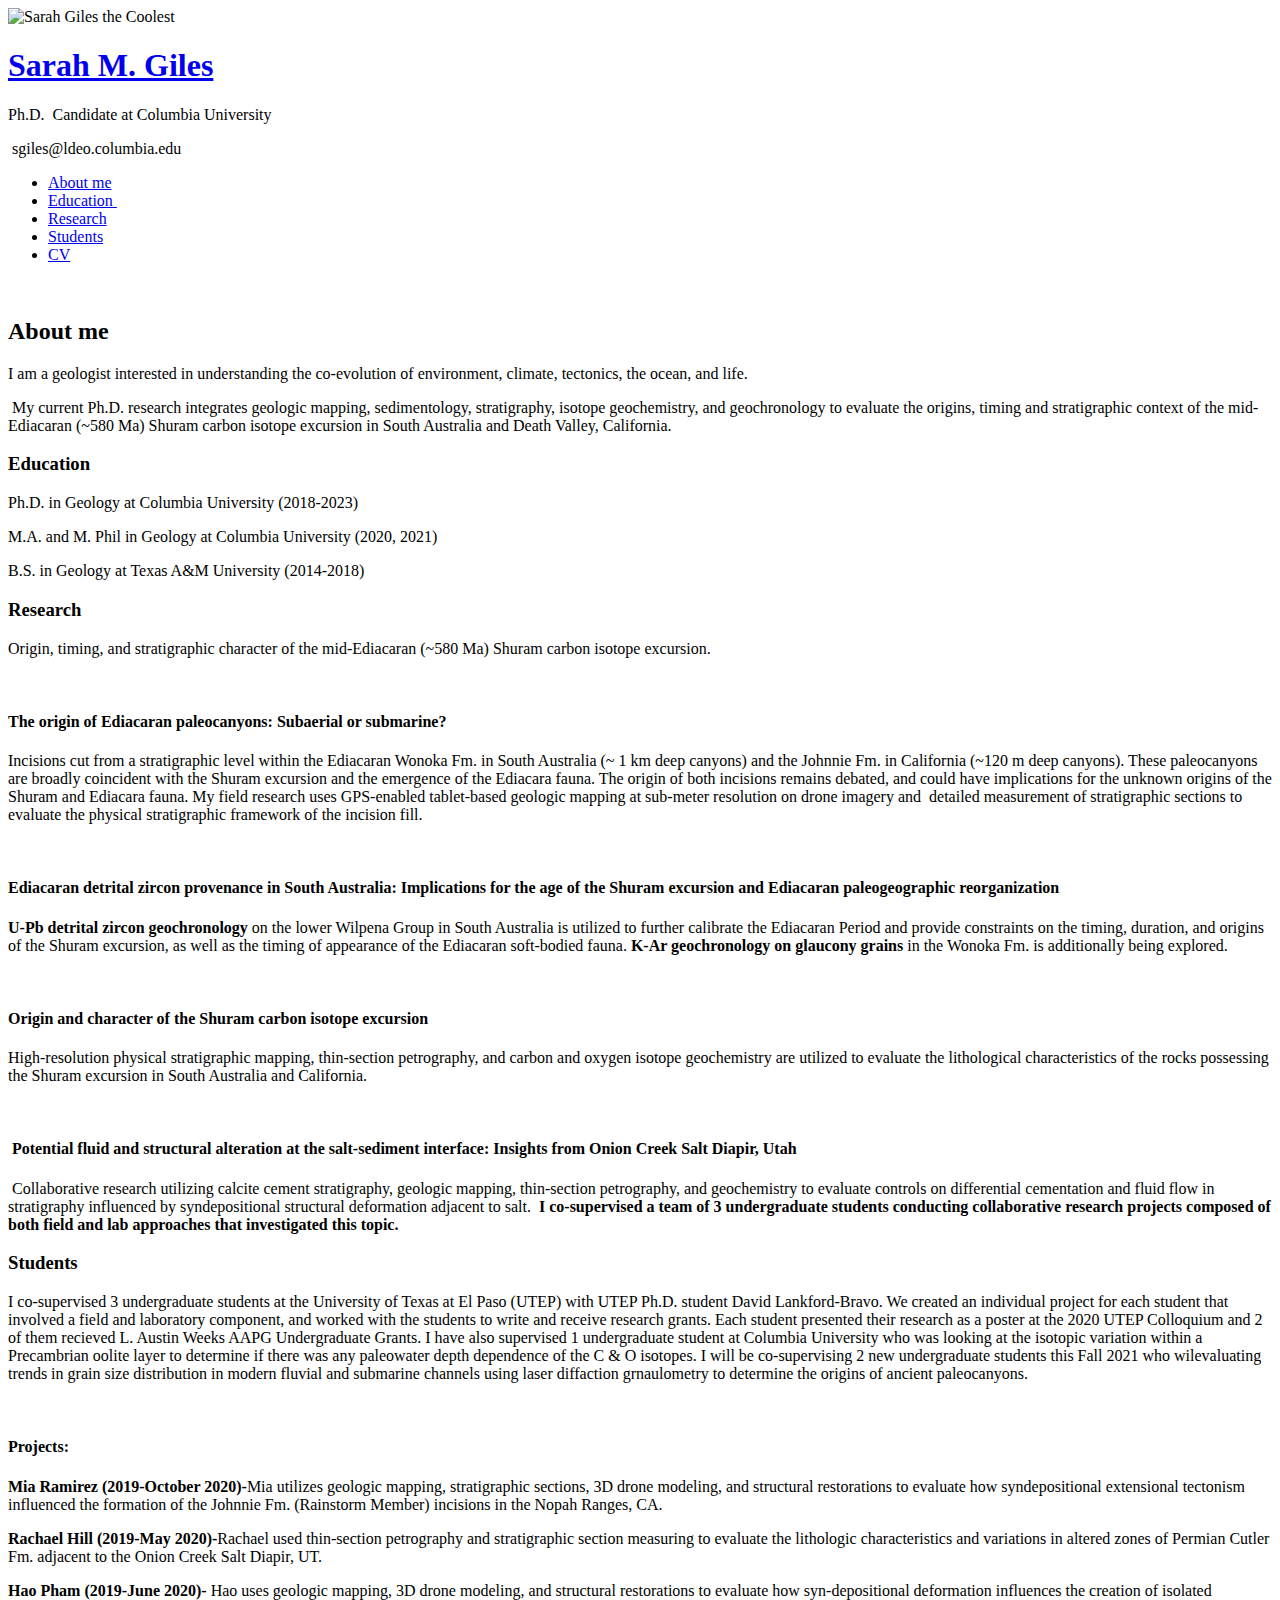
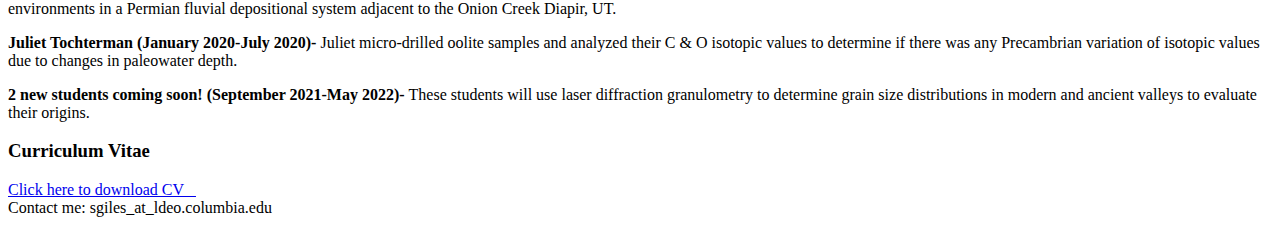
==== index.html @ fc3507e9 "Create index.html" ====
<!DOCTYPE HTML>
<!--
	Read Only by HTML5 UP
	html5up.net | @ajlkn
	Free for personal and commercial use under the CCA 3.0 license (html5up.net/license)
-->
<html>
	<head>
		<title>Read Only by HTML5 UP</title>
		<meta charset="utf-8" />
		<meta name="viewport" content="width=device-width, initial-scale=1, user-scalable=no" />
		<link rel="stylesheet" href="assets/css/main.css" />
	</head>
	<body class="is-preload">

		<!-- Header -->
			<section id="header">
				<header>
					<span class="image avatar"><img src="SG_Website_Photo_square2.jpg" alt="Sarah Giles the Coolest" width="600" height="130" /></span>
					<h1 id="logo"><a href="#">Sarah M. Giles</a></h1>
				  <p>Ph.D.&nbsp; Candidate at Columbia University</p>
					<p>&nbsp;sgiles@ldeo.columbia.edu</p>
                </header>
				<nav id="nav">
					<ul>
						<li><a href="#one" class="active">About me</a></li>
						<li><a href="#two">Education&nbsp;</a></li>
						<li><a href="#three">Research</a></li>
						<li><a href="#four">Students</a></li>
						<li><a href="#five">CV</a></li>
					</ul>
				</nav>
				
					</ul>
				</footer>
			</section>

		<!-- Wrapper -->
			<div id="wrapper">

				<!-- Main -->
					<div id="main">

						<!-- One -->
							<section id="one">
								<div class="image main" data-position="center">
									<img src="Aus_Drone_1.jpg" alt="" />
								</div>
								<div class="container">
									<header class="major">
									  <h2>About me</h2>
										<p>I am a geologist interested in understanding the co-evolution of environment, climate, tectonics, the ocean, and life.</p>
                                  </header>
									<p>&nbsp;My current Ph.D. research integrates geologic mapping, sedimentology, stratigraphy, isotope geochemistry, and geochronology to evaluate the origins, timing and stratigraphic context of the mid-Ediacaran (~580 Ma) Shuram carbon isotope excursion in South Australia and Death Valley, California.</p>
								</div>
							</section>

						<!-- Two -->
							<section id="two">
								<div class="container">
									<h3>Education</h3>
									<p>Ph.D. in Geology at Columbia University (2018-2023)</p>
									<p>M.A. and M. Phil in Geology at Columbia University (2020, 2021)</p>
								  <p>B.S. in Geology at Texas A&M University (2014-2018) </p>
									
									</ul>
								</div>
							</section>

						<!-- Three -->
							<section id="three">
								<div class="container">
									<h3>Research</h3>
									<p> Origin, timing, and stratigraphic character of the mid-Ediacaran (~580 Ma) Shuram carbon isotope excursion.</p>
									<div class="features">
										<article>
											<a href="#" class="image"><img src="SG_photo_inthefield.JPG" alt="" /></a>
										  <div class="inner">
											<h4>The origin of Ediacaran paleocanyons: Subaerial or submarine?</h4>
											  <p>Incisions cut from a stratigraphic level within the Ediacaran Wonoka Fm. in South Australia (~ 1 km deep canyons) and the Johnnie Fm. in California (~120 m deep canyons). These paleocanyons are broadly coincident with the Shuram excursion and the emergence of the Ediacara fauna. The origin of both incisions remains debated, and could have implications for the unknown origins of the Shuram and Ediacara fauna. My field research uses GPS-enabled tablet-based geologic mapping at sub-meter resolution on drone imagery and&nbsp; detailed measurement of stratigraphic sections to evaluate the physical stratigraphic framework of the incision fill. </p>
											</div>
										</article>
										<article>
											<a href="#" class="image"><img src="rocks.jpg" alt="" /></a>
										  <div class="inner">
											<h4>Ediacaran detrital zircon provenance in South Australia: Implications for the age of the Shuram excursion and Ediacaran paleogeographic reorganization &nbsp;</h4>
											  <p><strong>U-Pb detrital zircon geochronology</strong> on the lower Wilpena Group in South Australia is utilized to further calibrate the Ediacaran Period and provide constraints on the timing, duration, and origins of the Shuram excursion, as well as the timing of appearance of the Ediacaran soft-bodied fauna. <strong>K-Ar geochronology on glaucony grains</strong> in the Wonoka Fm. is additionally being explored.  &nbsp; &nbsp;</p>
										  </div>
										</article>
										<article>
											<a href="#" class="image"><img src="thin section.jpg" alt="" /></a>
											<div class="inner">
												<h4>Origin and character of the Shuram carbon isotope excursion</h4>
												<p>High-resolution physical stratigraphic mapping, thin-section petrography, and carbon and oxygen isotope geochemistry are utilized to evaluate the lithological characteristics of the rocks possessing the Shuram excursion in South Australia and California.</p>
										    </div>
										</article>
										<article>
											<a href="#" class="image"><img src="Picture1.jpg" alt="" /></a>
										  <div class="inner">
											<h4>&nbsp;Potential fluid and structural alteration at the salt-sediment interface: Insights from Onion Creek Salt Diapir, Utah</h4>
											  <p>&nbsp;Collaborative research utilizing calcite cement stratigraphy, geologic mapping, thin-section petrography, and geochemistry to evaluate controls on differential cementation and fluid flow in stratigraphy influenced by syndepositional structural deformation adjacent to salt.&nbsp; <strong>I co-supervised a team of 3 undergraduate students conducting collaborative research projects composed of both field and lab approaches that investigated this topic. </strong></p>
										  </div>
										</article>
										<article>
											</div>
										</article>
							  </div>
								</div>
							</section>

						<!-- Four -->
							<section id="four">
								<div class="container">
	<h3>Students&nbsp;</h3>
									<p>I co-supervised 3 undergraduate students at the University of Texas at El Paso (UTEP) with UTEP Ph.D. student David Lankford-Bravo. We created an individual project for each student that involved a field and laboratory component, and worked with the students to write and receive research grants. Each student presented their research as a poster at the 2020 UTEP Colloquium and 2 of them recieved L. Austin Weeks AAPG Undergraduate Grants. 
									I have also supervised 1 undergraduate student at Columbia University who was looking at the isotopic variation within a Precambrian oolite layer to determine if there was any paleowater depth dependence of the C &amp; O isotopes. 
									
									I will be co-supervising 2 new undergraduate students this Fall 2021 who wilevaluating trends in grain size distribution in modern fluvial and submarine channels using laser diffaction grnaulometry to determine the origins of ancient paleocanyons.&nbsp; &nbsp; &nbsp; &nbsp; </p>
									<div class="features">
										<article>
										  <a href="#" class="image"><img src="Students.jpg" alt="" /></a>
											<div class="inner">
												<h4>Projects:&nbsp;&nbsp; </h4> 
											  <p><strong> Mia Ramirez (2019-October 2020)-</strong>Mia utilizes geologic mapping, stratigraphic sections, 3D drone modeling, and structural restorations to evaluate how syndepositional extensional tectonism influenced the formation of the Johnnie Fm. (Rainstorm Member) incisions in the Nopah Ranges, CA.&nbsp;</p>
											  <p><strong>Rachael Hill (2019-May 2020)-</strong>Rachael used thin-section petrography and stratigraphic section measuring to evaluate the lithologic characteristics and variations in altered zones of Permian Cutler Fm. adjacent to the Onion Creek Salt Diapir, UT.&nbsp;</p>
												<p><strong>Hao Pham (2019-June 2020)- </strong>Hao uses geologic mapping, 3D drone modeling, and structural restorations to evaluate how syn-depositional deformation influences the creation of isolated environments in a Permian fluvial depositional system adjacent to the Onion Creek Diapir, UT.</p>
												<p><strong>Juliet Tochterman (January 2020-July 2020)- </strong>Juliet micro-drilled oolite samples and analyzed their C & O isotopic values to determine if there was any Precambrian variation of isotopic values due to changes in paleowater depth. </p>
												<p><strong> 2 new students coming soon! (September 2021-May 2022)- </strong>These students will use laser diffraction granulometry to determine grain size distributions in modern and ancient valleys to evaluate their origins. </p>
                                            </div>
	</article>
										<article>
											</div>
										</div>
									</form>
								</div>
							</section>
             <!-- Five -->
							<section id="two">
							  <div class="container">
								<h3>Curriculum Vitae</h3>
									<a href="Giles_CV_2020_Web.docx">Click here to download CV&nbsp; &nbsp;</a>
									
									
								  </ul>
								</div>
							</section>

						<!-- Five -->
						<!--
							<section id="five">
								<div class="container">
									<h3>Elements</h3>

									<section>
										<h4>Text</h4>
										<p>This is <b>bold</b> and this is <strong>strong</strong>. This is <i>italic</i> and this is <em>emphasized</em>.
										This is <sup>superscript</sup> text and this is <sub>subscript</sub> text.
										This is <u>underlined</u> and this is code: <code>for (;;) { ... }</code>. Finally, <a href="#">this is a link</a>.</p>
										<hr />
										<header>
											<h4>Heading with a Subtitle</h4>
											<p>Lorem ipsum dolor sit amet nullam id egestas urna aliquam</p>
										</header>
										<p>Nunc lacinia ante nunc ac lobortis. Interdum adipiscing gravida odio porttitor sem non mi integer non faucibus ornare mi ut ante amet placerat aliquet. Volutpat eu sed ante lacinia sapien lorem accumsan varius montes viverra nibh in adipiscing blandit tempus accumsan.</p>
										<header>
											<h5>Heading with a Subtitle</h5>
											<p>Lorem ipsum dolor sit amet nullam id egestas urna aliquam</p>
										</header>
										<p>Nunc lacinia ante nunc ac lobortis. Interdum adipiscing gravida odio porttitor sem non mi integer non faucibus ornare mi ut ante amet placerat aliquet. Volutpat eu sed ante lacinia sapien lorem accumsan varius montes viverra nibh in adipiscing blandit tempus accumsan.</p>
										<hr />
										<h2>Heading Level 2</h2>
										<h3>Heading Level 3</h3>
										<h4>Heading Level 4</h4>
										<h5>Heading Level 5</h5>
										<h6>Heading Level 6</h6>
										<hr />
										<h5>Blockquote</h5>
										<blockquote>Fringilla nisl. Donec accumsan interdum nisi, quis tincidunt felis sagittis eget tempus euismod. Vestibulum ante ipsum primis in faucibus vestibulum. Blandit adipiscing eu felis iaculis volutpat ac adipiscing accumsan faucibus. Vestibulum ante ipsum primis in faucibus lorem ipsum dolor sit amet nullam adipiscing eu felis.</blockquote>
										<h5>Preformatted</h5>
										<pre><code>i = 0;

while (!deck.isInOrder()) {
    print 'Iteration ' + i;
    deck.shuffle();
    i++;
}

print 'It took ' + i + ' iterations to sort the deck.';</code></pre>
									</section>

									<section>
										<h4>Lists</h4>
										<div class="row">
											<div class="col-6 col-12-xsmall">
												<h5>Unordered</h5>
												<ul>
													<li>Dolor pulvinar etiam magna etiam.</li>
													<li>Sagittis adipiscing lorem eleifend.</li>
													<li>Felis enim feugiat dolore viverra.</li>
												</ul>
												<h5>Alternate</h5>
												<ul class="alt">
													<li>Dolor pulvinar etiam magna etiam.</li>
													<li>Sagittis adipiscing lorem eleifend.</li>
													<li>Felis enim feugiat dolore viverra.</li>
												</ul>
											</div>
											<div class="col-6 col-12-xsmall">
												<h5>Ordered</h5>
												<ol>
													<li>Dolor pulvinar etiam magna etiam.</li>
													<li>Etiam vel felis at lorem sed viverra.</li>
													<li>Felis enim feugiat dolore viverra.</li>
													<li>Dolor pulvinar etiam magna etiam.</li>
													<li>Etiam vel felis at lorem sed viverra.</li>
													<li>Felis enim feugiat dolore viverra.</li>
												</ol>
												<h5>Icons</h5>
												<ul class="icons">
													<li><a href="#" class="icon brands fa-twitter"><span class="label">Twitter</span></a></li>
													<li><a href="#" class="icon brands fa-facebook-f"><span class="label">Facebook</span></a></li>
													<li><a href="#" class="icon brands fa-instagram"><span class="label">Instagram</span></a></li>
													<li><a href="#" class="icon brands fa-github"><span class="label">Github</span></a></li>
													<li><a href="#" class="icon brands fa-dribbble"><span class="label">Dribbble</span></a></li>
													<li><a href="#" class="icon brands fa-tumblr"><span class="label">Tumblr</span></a></li>
												</ul>
											</div>
										</div>
										<h5>Actions</h5>
										<ul class="actions">
											<li><a href="#" class="button primary">Default</a></li>
											<li><a href="#" class="button">Default</a></li>
											<li><a href="#" class="button alt">Default</a></li>
										</ul>
										<ul class="actions small">
											<li><a href="#" class="button primary small">Small</a></li>
											<li><a href="#" class="button small">Small</a></li>
											<li><a href="#" class="button alt small">Small</a></li>
										</ul>
										<div class="row">
											<div class="col-3 col-6-medium col-12-xsmall">
												<ul class="actions stacked">
													<li><a href="#" class="button primary">Default</a></li>
													<li><a href="#" class="button">Default</a></li>
													<li><a href="#" class="button alt">Default</a></li>
												</ul>
											</div>
											<div class="col-3 col-6 col-12-xsmall">
												<ul class="actions stacked">
													<li><a href="#" class="button primary small">Small</a></li>
													<li><a href="#" class="button small">Small</a></li>
													<li><a href="#" class="button alt small">Small</a></li>
												</ul>
											</div>
											<div class="col-3 col-6-medium col-12-xsmall">
												<ul class="actions stacked">
													<li><a href="#" class="button primary fit">Default</a></li>
													<li><a href="#" class="button fit">Default</a></li>
													<li><a href="#" class="button alt fit">Default</a></li>
												</ul>
											</div>
											<div class="col-3 col-6-medium col-12-xsmall">
												<ul class="actions stacked">
													<li><a href="#" class="button primary small fit">Small</a></li>
													<li><a href="#" class="button small fit">Small</a></li>
													<li><a href="#" class="button alt small fit">Small</a></li>
												</ul>
											</div>
										</div>
									</section>

									<section>
										<h4>Table</h4>
										<h5>Default</h5>
										<div class="table-wrapper">
											<table>
												<thead>
													<tr>
														<th>Name</th>
														<th>Description</th>
														<th>Price</th>
													</tr>
												</thead>
												<tbody>
													<tr>
														<td>Item One</td>
														<td>Ante turpis integer aliquet porttitor.</td>
														<td>29.99</td>
													</tr>
													<tr>
														<td>Item Two</td>
														<td>Vis ac commodo adipiscing arcu aliquet.</td>
														<td>19.99</td>
													</tr>
													<tr>
														<td>Item Three</td>
														<td> Morbi faucibus arcu accumsan lorem.</td>
														<td>29.99</td>
													</tr>
													<tr>
														<td>Item Four</td>
														<td>Vitae integer tempus condimentum.</td>
														<td>19.99</td>
													</tr>
													<tr>
														<td>Item Five</td>
														<td>Ante turpis integer aliquet porttitor.</td>
														<td>29.99</td>
													</tr>
												</tbody>
												<tfoot>
													<tr>
														<td colspan="2"></td>
														<td>100.00</td>
													</tr>
												</tfoot>
											</table>
										</div>

										<h5>Alternate</h5>
										<div class="table-wrapper">
											<table class="alt">
												<thead>
													<tr>
														<th>Name</th>
														<th>Description</th>
														<th>Price</th>
													</tr>
												</thead>
												<tbody>
													<tr>
														<td>Item One</td>
														<td>Ante turpis integer aliquet porttitor.</td>
														<td>29.99</td>
													</tr>
													<tr>
														<td>Item Two</td>
														<td>Vis ac commodo adipiscing arcu aliquet.</td>
														<td>19.99</td>
													</tr>
													<tr>
														<td>Item Three</td>
														<td> Morbi faucibus arcu accumsan lorem.</td>
														<td>29.99</td>
													</tr>
													<tr>
														<td>Item Four</td>
														<td>Vitae integer tempus condimentum.</td>
														<td>19.99</td>
													</tr>
													<tr>
														<td>Item Five</td>
														<td>Ante turpis integer aliquet porttitor.</td>
														<td>29.99</td>
													</tr>
												</tbody>
												<tfoot>
													<tr>
														<td colspan="2"></td>
														<td>100.00</td>
													</tr>
												</tfoot>
											</table>
										</div>
									</section>

									<section>
										<h4>Buttons</h4>
										<ul class="actions">
											<li><a href="#" class="button primary">Primary</a></li>
											<li><a href="#" class="button">Default</a></li>
											<li><a href="#" class="button alt">Alternate</a></li>
										</ul>
										<ul class="actions">
											<li><a href="#" class="button primary large">Large</a></li>
											<li><a href="#" class="button">Default</a></li>
											<li><a href="#" class="button alt small">Small</a></li>
										</ul>
										<ul class="actions fit">
											<li><a href="#" class="button primary fit">Fit</a></li>
											<li><a href="#" class="button fit">Fit</a></li>
											<li><a href="#" class="button alt fit">Fit</a></li>
										</ul>
										<ul class="actions fit small">
											<li><a href="#" class="button primary fit small">Fit + Small</a></li>
											<li><a href="#" class="button fit small">Fit + Small</a></li>
											<li><a href="#" class="button alt fit small">Fit + Small</a></li>
										</ul>
										<ul class="actions">
											<li><a href="#" class="button primary icon solid fa-download">Icon</a></li>
											<li><a href="#" class="button icon solid fa-download">Icon</a></li>
											<li><a href="#" class="button alt icon solid fa-check">Icon</a></li>
										</ul>
										<ul class="actions">
											<li><span class="button primary disabled">Primary</span></li>
											<li><span class="button disabled">Default</span></li>
											<li><span class="button alt disabled">Alternate</span></li>
										</ul>
									</section>

									<section>
										<h4>Form</h4>
										<form method="post" action="#">
											<div class="row gtr-uniform">
												<div class="col-6 col-12-xsmall">
													<input type="text" name="demo-name" id="demo-name" value="" placeholder="Name" />
												</div>
												<div class="col-6 col-12-xsmall">
													<input type="email" name="demo-email" id="demo-email" value="" placeholder="Email" />
												</div>
												<div class="col-12">
													<select name="demo-category" id="demo-category">
														<option value="">- Category -</option>
														<option value="1">Manufacturing</option>
														<option value="1">Shipping</option>
														<option value="1">Administration</option>
														<option value="1">Human Resources</option>
													</select>
												</div>
												<div class="col-4 col-12-medium">
													<input type="radio" id="demo-priority-low" name="demo-priority" checked>
													<label for="demo-priority-low">Low Priority</label>
												</div>
												<div class="col-4 col-12-medium">
													<input type="radio" id="demo-priority-normal" name="demo-priority">
													<label for="demo-priority-normal">Normal Priority</label>
												</div>
												<div class="col-4 col-12-medium">
													<input type="radio" id="demo-priority-high" name="demo-priority">
													<label for="demo-priority-high">High Priority</label>
												</div>
												<div class="col-6 col-12-medium">
													<input type="checkbox" id="demo-copy" name="demo-copy">
													<label for="demo-copy">Email me a copy of this message</label>
												</div>
												<div class="col-6 col-12-medium">
													<input type="checkbox" id="demo-human" name="demo-human" checked>
													<label for="demo-human">I am a human and not a robot</label>
												</div>
												<div class="col-12">
													<textarea name="demo-message" id="demo-message" placeholder="Enter your message" rows="6"></textarea>
												</div>
												<div class="col-12">
													<ul class="actions">
														<li><input type="submit" value="Send Message" /></li>
														<li><input type="reset" value="Reset" class="alt" /></li>
													</ul>
												</div>
											</div>
										</form>
									</section>

									<section>
										<h4>Image</h4>
										<h5>Fit</h5>
										<span class="image fit"><img src="images/banner.jpg" alt="" /></span>
										<div class="box alt">
											<div class="row gtr-50 gtr-uniform">
												<div class="col-4"><span class="image fit"><img src="images/pic01.jpg" alt="" /></span></div>
												<div class="col-4"><span class="image fit"><img src="images/pic02.jpg" alt="" /></span></div>
												<div class="col-4"><span class="image fit"><img src="images/pic03.jpg" alt="" /></span></div>
												<div class="col-4"><span class="image fit"><img src="images/pic02.jpg" alt="" /></span></div>
												<div class="col-4"><span class="image fit"><img src="images/pic03.jpg" alt="" /></span></div>
												<div class="col-4"><span class="image fit"><img src="images/pic01.jpg" alt="" /></span></div>
												<div class="col-4"><span class="image fit"><img src="images/pic03.jpg" alt="" /></span></div>
												<div class="col-4"><span class="image fit"><img src="images/pic01.jpg" alt="" /></span></div>
												<div class="col-4"><span class="image fit"><img src="images/pic02.jpg" alt="" /></span></div>
											</div>
										</div>
										<h5>Left &amp; Right</h5>
										<p><span class="image left"><img src="images/avatar.jpg" alt="" /></span>Fringilla nisl. Donec accumsan interdum nisi, quis tincidunt felis sagittis eget. tempus euismod. Vestibulum ante ipsum primis in faucibus vestibulum. Blandit adipiscing eu felis iaculis volutpat ac adipiscing accumsan eu faucibus. Integer ac pellentesque praesent tincidunt felis sagittis eget. tempus euismod. Vestibulum ante ipsum primis in faucibus vestibulum. Blandit adipiscing eu felis iaculis volutpat ac adipiscing accumsan eu faucibus. Integer ac pellentesque praesent. Donec accumsan interdum nisi, quis tincidunt felis sagittis eget. tempus euismod. Vestibulum ante ipsum primis in faucibus vestibulum. Blandit adipiscing eu felis iaculis volutpat ac adipiscing accumsan eu faucibus. Integer ac pellentesque praesent tincidunt felis sagittis eget. tempus euismod. Vestibulum ante ipsum primis in faucibus vestibulum. Blandit adipiscing eu felis iaculis volutpat ac adipiscing accumsan eu faucibus. Integer ac pellentesque praesent.</p>
										<p><span class="image right"><img src="images/avatar.jpg" alt="" /></span>Fringilla nisl. Donec accumsan interdum nisi, quis tincidunt felis sagittis eget. tempus euismod. Vestibulum ante ipsum primis in faucibus vestibulum. Blandit adipiscing eu felis iaculis volutpat ac adipiscing accumsan eu faucibus. Integer ac pellentesque praesent tincidunt felis sagittis eget. tempus euismod. Vestibulum ante ipsum primis in faucibus vestibulum. Blandit adipiscing eu felis iaculis volutpat ac adipiscing accumsan eu faucibus. Integer ac pellentesque praesent. Donec accumsan interdum nisi, quis tincidunt felis sagittis eget. tempus euismod. Vestibulum ante ipsum primis in faucibus vestibulum. Blandit adipiscing eu felis iaculis volutpat ac adipiscing accumsan eu faucibus. Integer ac pellentesque praesent tincidunt felis sagittis eget. tempus euismod. Vestibulum ante ipsum primis in faucibus vestibulum. Blandit adipiscing eu felis iaculis volutpat ac adipiscing accumsan eu faucibus. Integer ac pellentesque praesent.</p>
									</section>

								</div>
							</section>
						-->

					</div>

				<!-- Footer -->
					<section id="footer">Contact me: sgiles_at_ldeo.columbia.edu
						<div class="container"> </div>
					</section>

			</div>

		<!-- Scripts -->
			<script src="assets/js/jquery.min.js"></script>
			<script src="assets/js/jquery.scrollex.min.js"></script>
			<script src="assets/js/jquery.scrolly.min.js"></script>
			<script src="assets/js/browser.min.js"></script>
			<script src="assets/js/breakpoints.min.js"></script>
			<script src="assets/js/util.js"></script>
			<script src="assets/js/main.js"></script>

	</body>
</html>
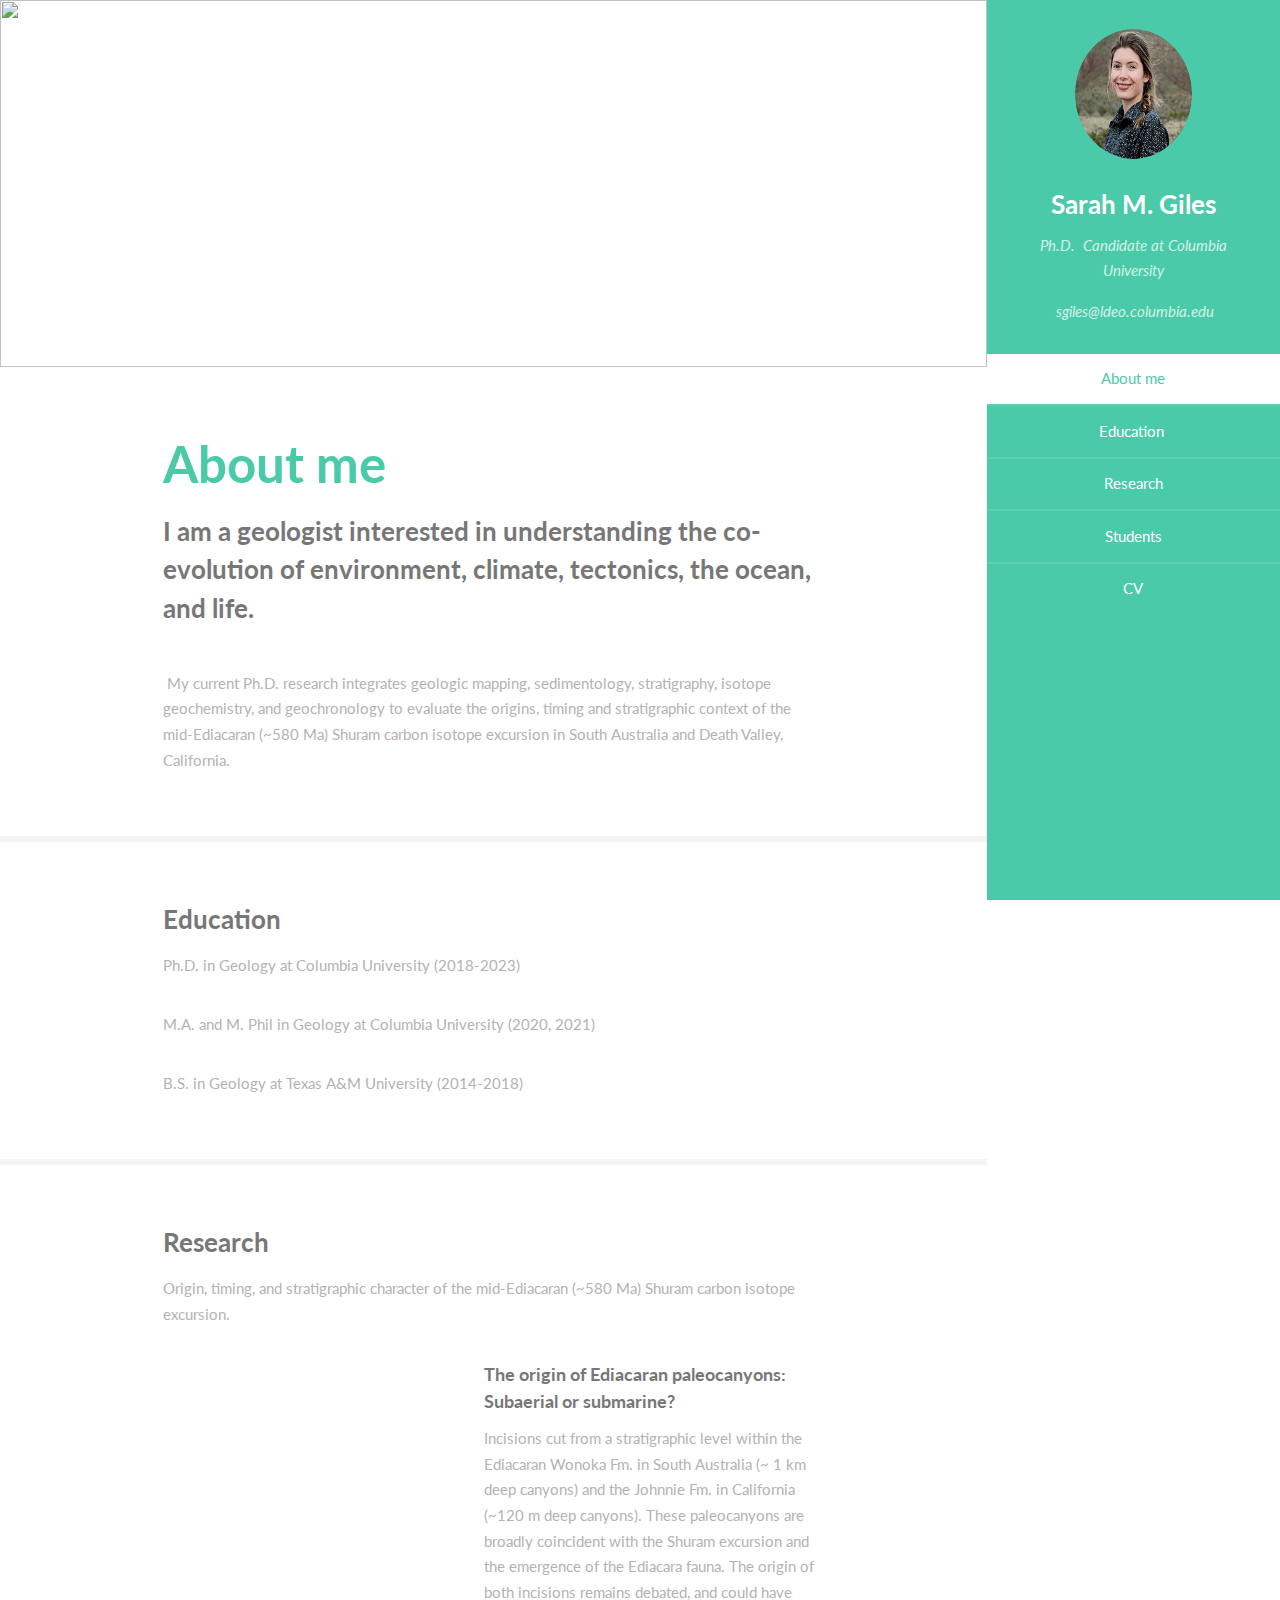
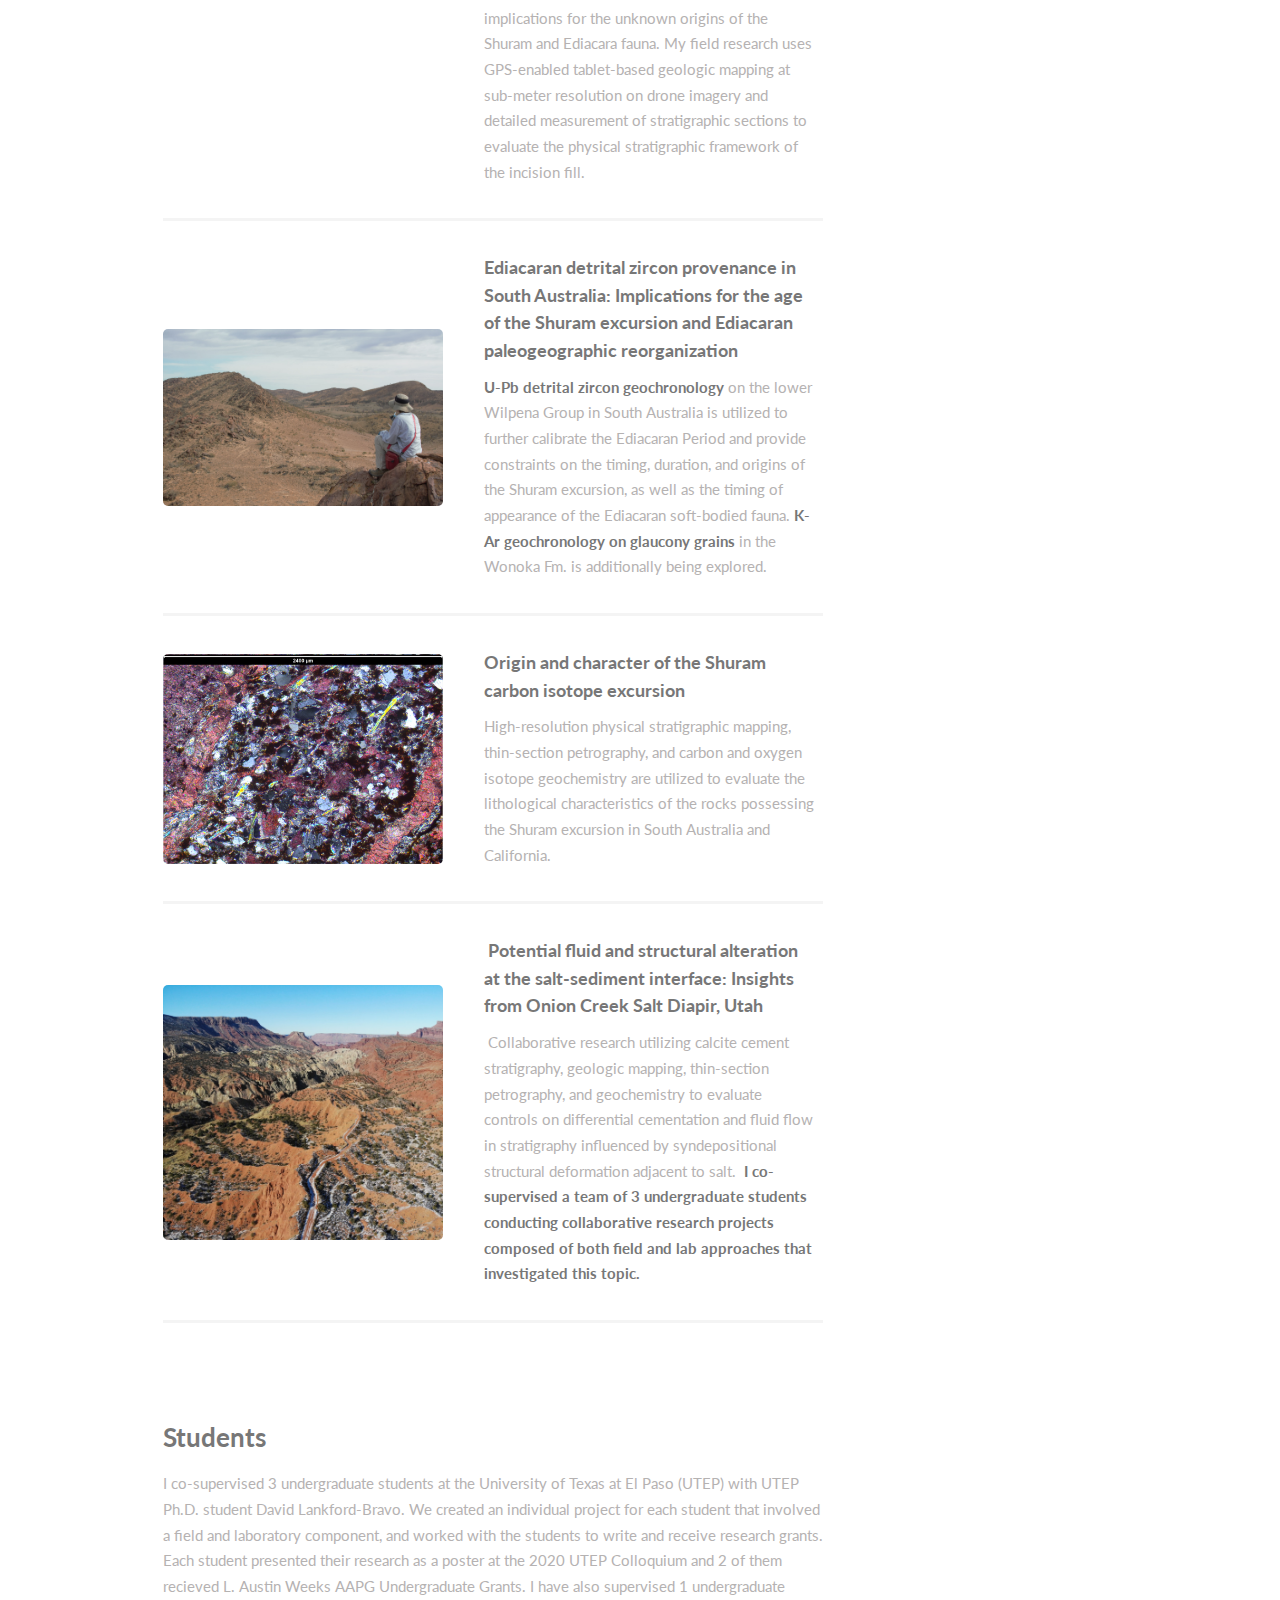
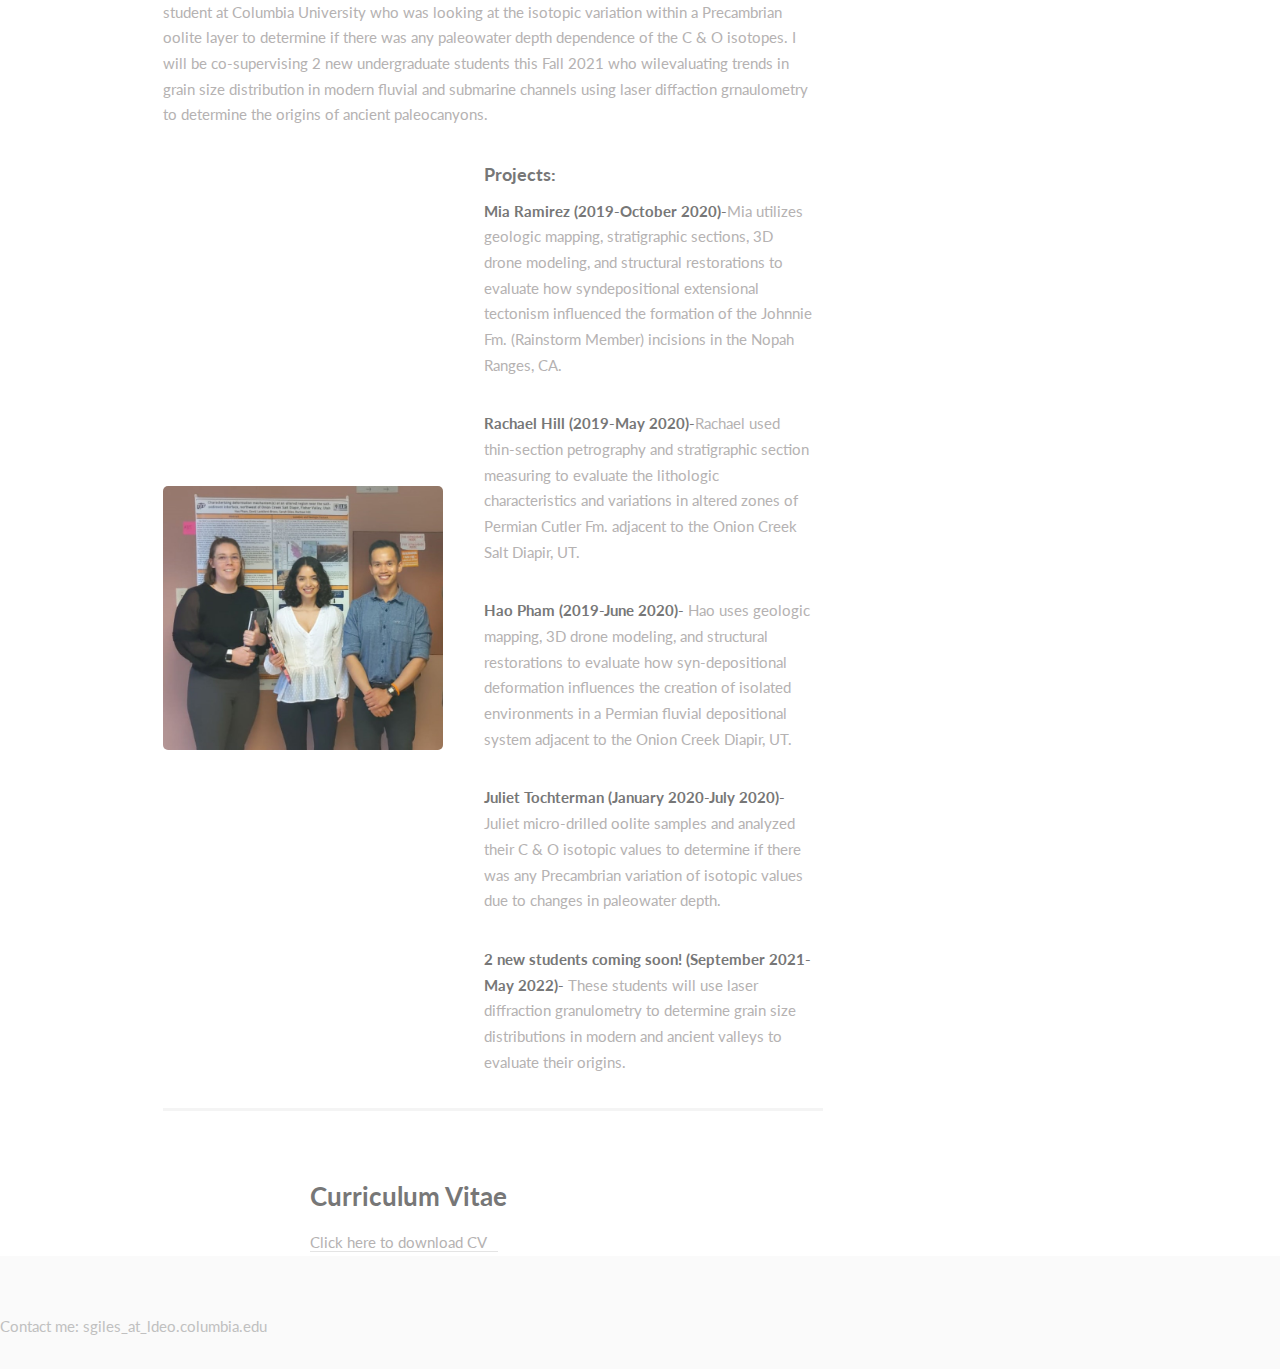
==== commit 61355de7: "Update index.html" ====
--- a/index.html
+++ b/index.html
@@ -6,7 +6,7 @@
 -->
 <html>
 	<head>
-		<title>Read Only by HTML5 UP</title>
+		<title>Sarah Giles</title>
 		<meta charset="utf-8" />
 		<meta name="viewport" content="width=device-width, initial-scale=1, user-scalable=no" />
 		<link rel="stylesheet" href="assets/css/main.css" />
--- a/assets/css/main.css
+++ b/assets/css/main.css
@@ -0,0 +1,3316 @@
+@import url("fontawesome-all.min.css");
+@import url("https://fonts.googleapis.com/css?family=Lato:400,400italic,700,700italic|Source+Code+Pro:400");
+
+/*
+	Read Only by HTML5 UP
+	html5up.net | @ajlkn
+	Free for personal and commercial use under the CCA 3.0 license (html5up.net/license)
+*/
+
+html, body, div, span, applet, object,
+iframe, h1, h2, h3, h4, h5, h6, p, blockquote,
+pre, a, abbr, acronym, address, big, cite,
+code, del, dfn, em, img, ins, kbd, q, s, samp,
+small, strike, strong, sub, sup, tt, var, b,
+u, i, center, dl, dt, dd, ol, ul, li, fieldset,
+form, label, legend, table, caption, tbody,
+tfoot, thead, tr, th, td, article, aside,
+canvas, details, embed, figure, figcaption,
+footer, header, hgroup, menu, nav, output, ruby,
+section, summary, time, mark, audio, video {
+	margin: 0;
+	padding: 0;
+	border: 0;
+	font-size: 100%;
+	font: inherit;
+	vertical-align: baseline;}
+
+article, aside, details, figcaption, figure,
+footer, header, hgroup, menu, nav, section {
+	display: block;}
+
+body {
+	line-height: 1;
+}
+
+ol, ul {
+	list-style: none;
+}
+
+blockquote, q {
+	quotes: none;
+}
+
+	blockquote:before, blockquote:after, q:before, q:after {
+		content: '';
+		content: none;
+	}
+
+table {
+	border-collapse: collapse;
+	border-spacing: 0;
+}
+
+body {
+	-webkit-text-size-adjust: none;
+}
+
+mark {
+	background-color: transparent;
+	color: inherit;
+}
+
+input::-moz-focus-inner {
+	border: 0;
+	padding: 0;
+}
+
+input, select, textarea {
+	-moz-appearance: none;
+	-webkit-appearance: none;
+	-ms-appearance: none;
+	appearance: none;
+}
+
+/* Basic */
+
+	html {
+		box-sizing: border-box;
+	}
+
+	*, *:before, *:after {
+		box-sizing: inherit;
+	}
+
+	body {
+		background: #fff;
+	}
+
+		body.is-preload *, body.is-preload *:before, body.is-preload *:after {
+			-moz-animation: none !important;
+			-webkit-animation: none !important;
+			-ms-animation: none !important;
+			animation: none !important;
+			-moz-transition: none !important;
+			-webkit-transition: none !important;
+			-ms-transition: none !important;
+			transition: none !important;
+		}
+
+	body, input, select, textarea {
+	color: #B5B2B2;
+	font-family: "Lato", sans-serif;
+	font-size: 16pt;
+	font-weight: 400;
+	line-height: 1.75em;
+	}
+
+	a {
+		-moz-transition: color 0.2s ease-in-out, border-color 0.2s ease-in-out;
+		-webkit-transition: color 0.2s ease-in-out, border-color 0.2s ease-in-out;
+		-ms-transition: color 0.2s ease-in-out, border-color 0.2s ease-in-out;
+		transition: color 0.2s ease-in-out, border-color 0.2s ease-in-out;
+		border-bottom: solid 1px #e4e4e4;
+		color: inherit;
+		text-decoration: none;
+	}
+
+		a:hover {
+			border-bottom-color: transparent;
+			color: #4acaa8 !important;
+		}
+
+	strong, b {
+		color: #777;
+		font-weight: 700;
+	}
+
+	em, i {
+		font-style: italic;
+	}
+
+	p {
+		margin: 0 0 2.25em 0;
+	}
+
+	h1, h2, h3, h4, h5, h6 {
+		color: #777;
+		font-weight: 700;
+		line-height: 1em;
+		margin: 0 0 0.5625em 0;
+	}
+
+		h1 a, h2 a, h3 a, h4 a, h5 a, h6 a {
+			border: 0;
+			color: inherit;
+			text-decoration: none;
+		}
+
+	h2 {
+		font-size: 2em;
+		line-height: 1.5em;
+	}
+
+	h3 {
+		font-size: 1.75em;
+		line-height: 1.5em;
+	}
+
+	h4 {
+		font-size: 1.25em;
+		line-height: 1.5em;
+	}
+
+	h5 {
+		font-size: 0.9em;
+		line-height: 1.5em;
+	}
+
+	h6 {
+		font-size: 0.7em;
+		line-height: 1.5em;
+	}
+
+	sub {
+		font-size: 0.8em;
+		position: relative;
+		top: 0.5em;
+	}
+
+	sup {
+		font-size: 0.8em;
+		position: relative;
+		top: -0.5em;
+	}
+
+	hr {
+		border: 0;
+		border-bottom: solid 2px #f4f4f4;
+		margin: 2.25em 0;
+	}
+
+		hr.major {
+			margin: 3.375em 0;
+		}
+
+	blockquote {
+		border-left: solid 8px #e4e4e4;
+		font-style: italic;
+		margin: 0 0 2.25em 0;
+		padding: 0.5em 0 0.5em 2em;
+	}
+
+	code {
+		background: #555;
+		border-radius: 5px;
+		color: #fff;
+		font-family: "Source Code Pro", monospace;
+		font-size: 0.9em;
+		margin: 0 0.25em;
+		padding: 0.25em 0.65em;
+	}
+
+	pre {
+		font-family: "Source Code Pro", monospace;
+		font-size: 0.9em;
+		margin: 0 0 2.25em 0;
+	}
+
+		pre code {
+			-webkit-overflow-scrolling: touch;
+			display: block;
+			line-height: 1.5em;
+			overflow-x: auto;
+			padding: 1em 1.5em;
+		}
+
+	.align-left {
+		text-align: left;
+	}
+
+	.align-center {
+		text-align: center;
+	}
+
+	.align-right {
+		text-align: right;
+	}
+
+/* Row */
+
+	.row {
+		display: flex;
+		flex-wrap: wrap;
+		box-sizing: border-box;
+		align-items: stretch;
+	}
+
+		.row > * {
+			box-sizing: border-box;
+		}
+
+		.row.gtr-uniform > * > :last-child {
+			margin-bottom: 0;
+		}
+
+		.row.aln-left {
+			justify-content: flex-start;
+		}
+
+		.row.aln-center {
+			justify-content: center;
+		}
+
+		.row.aln-right {
+			justify-content: flex-end;
+		}
+
+		.row.aln-top {
+			align-items: flex-start;
+		}
+
+		.row.aln-middle {
+			align-items: center;
+		}
+
+		.row.aln-bottom {
+			align-items: flex-end;
+		}
+
+		.row > .imp {
+			order: -1;
+		}
+
+		.row > .col-1 {
+			width: 8.33333%;
+		}
+
+		.row > .off-1 {
+			margin-left: 8.33333%;
+		}
+
+		.row > .col-2 {
+			width: 16.66667%;
+		}
+
+		.row > .off-2 {
+			margin-left: 16.66667%;
+		}
+
+		.row > .col-3 {
+			width: 25%;
+		}
+
+		.row > .off-3 {
+			margin-left: 25%;
+		}
+
+		.row > .col-4 {
+			width: 33.33333%;
+		}
+
+		.row > .off-4 {
+			margin-left: 33.33333%;
+		}
+
+		.row > .col-5 {
+			width: 41.66667%;
+		}
+
+		.row > .off-5 {
+			margin-left: 41.66667%;
+		}
+
+		.row > .col-6 {
+			width: 50%;
+		}
+
+		.row > .off-6 {
+			margin-left: 50%;
+		}
+
+		.row > .col-7 {
+			width: 58.33333%;
+		}
+
+		.row > .off-7 {
+			margin-left: 58.33333%;
+		}
+
+		.row > .col-8 {
+			width: 66.66667%;
+		}
+
+		.row > .off-8 {
+			margin-left: 66.66667%;
+		}
+
+		.row > .col-9 {
+			width: 75%;
+		}
+
+		.row > .off-9 {
+			margin-left: 75%;
+		}
+
+		.row > .col-10 {
+			width: 83.33333%;
+		}
+
+		.row > .off-10 {
+			margin-left: 83.33333%;
+		}
+
+		.row > .col-11 {
+			width: 91.66667%;
+		}
+
+		.row > .off-11 {
+			margin-left: 91.66667%;
+		}
+
+		.row > .col-12 {
+			width: 100%;
+		}
+
+		.row > .off-12 {
+			margin-left: 100%;
+		}
+
+		.row.gtr-0 {
+			margin-top: 0;
+			margin-left: 0em;
+		}
+
+			.row.gtr-0 > * {
+				padding: 0 0 0 0em;
+			}
+
+			.row.gtr-0.gtr-uniform {
+				margin-top: 0em;
+			}
+
+				.row.gtr-0.gtr-uniform > * {
+					padding-top: 0em;
+				}
+
+		.row.gtr-25 {
+			margin-top: 0;
+			margin-left: -0.5em;
+		}
+
+			.row.gtr-25 > * {
+				padding: 0 0 0 0.5em;
+			}
+
+			.row.gtr-25.gtr-uniform {
+				margin-top: -0.5em;
+			}
+
+				.row.gtr-25.gtr-uniform > * {
+					padding-top: 0.5em;
+				}
+
+		.row.gtr-50 {
+			margin-top: 0;
+			margin-left: -1em;
+		}
+
+			.row.gtr-50 > * {
+				padding: 0 0 0 1em;
+			}
+
+			.row.gtr-50.gtr-uniform {
+				margin-top: -1em;
+			}
+
+				.row.gtr-50.gtr-uniform > * {
+					padding-top: 1em;
+				}
+
+		.row {
+			margin-top: 0;
+			margin-left: -2em;
+		}
+
+			.row > * {
+				padding: 0 0 0 2em;
+			}
+
+			.row.gtr-uniform {
+				margin-top: -2em;
+			}
+
+				.row.gtr-uniform > * {
+					padding-top: 2em;
+				}
+
+		.row.gtr-150 {
+			margin-top: 0;
+			margin-left: -3em;
+		}
+
+			.row.gtr-150 > * {
+				padding: 0 0 0 3em;
+			}
+
+			.row.gtr-150.gtr-uniform {
+				margin-top: -3em;
+			}
+
+				.row.gtr-150.gtr-uniform > * {
+					padding-top: 3em;
+				}
+
+		.row.gtr-200 {
+			margin-top: 0;
+			margin-left: -4em;
+		}
+
+			.row.gtr-200 > * {
+				padding: 0 0 0 4em;
+			}
+
+			.row.gtr-200.gtr-uniform {
+				margin-top: -4em;
+			}
+
+				.row.gtr-200.gtr-uniform > * {
+					padding-top: 4em;
+				}
+
+		@media screen and (max-width: 1680px) {
+
+			.row {
+				display: flex;
+				flex-wrap: wrap;
+				box-sizing: border-box;
+				align-items: stretch;
+			}
+
+				.row > * {
+					box-sizing: border-box;
+				}
+
+				.row.gtr-uniform > * > :last-child {
+					margin-bottom: 0;
+				}
+
+				.row.aln-left {
+					justify-content: flex-start;
+				}
+
+				.row.aln-center {
+					justify-content: center;
+				}
+
+				.row.aln-right {
+					justify-content: flex-end;
+				}
+
+				.row.aln-top {
+					align-items: flex-start;
+				}
+
+				.row.aln-middle {
+					align-items: center;
+				}
+
+				.row.aln-bottom {
+					align-items: flex-end;
+				}
+
+				.row > .imp-xlarge {
+					order: -1;
+				}
+
+				.row > .col-1-xlarge {
+					width: 8.33333%;
+				}
+
+				.row > .off-1-xlarge {
+					margin-left: 8.33333%;
+				}
+
+				.row > .col-2-xlarge {
+					width: 16.66667%;
+				}
+
+				.row > .off-2-xlarge {
+					margin-left: 16.66667%;
+				}
+
+				.row > .col-3-xlarge {
+					width: 25%;
+				}
+
+				.row > .off-3-xlarge {
+					margin-left: 25%;
+				}
+
+				.row > .col-4-xlarge {
+					width: 33.33333%;
+				}
+
+				.row > .off-4-xlarge {
+					margin-left: 33.33333%;
+				}
+
+				.row > .col-5-xlarge {
+					width: 41.66667%;
+				}
+
+				.row > .off-5-xlarge {
+					margin-left: 41.66667%;
+				}
+
+				.row > .col-6-xlarge {
+					width: 50%;
+				}
+
+				.row > .off-6-xlarge {
+					margin-left: 50%;
+				}
+
+				.row > .col-7-xlarge {
+					width: 58.33333%;
+				}
+
+				.row > .off-7-xlarge {
+					margin-left: 58.33333%;
+				}
+
+				.row > .col-8-xlarge {
+					width: 66.66667%;
+				}
+
+				.row > .off-8-xlarge {
+					margin-left: 66.66667%;
+				}
+
+				.row > .col-9-xlarge {
+					width: 75%;
+				}
+
+				.row > .off-9-xlarge {
+					margin-left: 75%;
+				}
+
+				.row > .col-10-xlarge {
+					width: 83.33333%;
+				}
+
+				.row > .off-10-xlarge {
+					margin-left: 83.33333%;
+				}
+
+				.row > .col-11-xlarge {
+					width: 91.66667%;
+				}
+
+				.row > .off-11-xlarge {
+					margin-left: 91.66667%;
+				}
+
+				.row > .col-12-xlarge {
+					width: 100%;
+				}
+
+				.row > .off-12-xlarge {
+					margin-left: 100%;
+				}
+
+				.row.gtr-0 {
+					margin-top: 0;
+					margin-left: 0em;
+				}
+
+					.row.gtr-0 > * {
+						padding: 0 0 0 0em;
+					}
+
+					.row.gtr-0.gtr-uniform {
+						margin-top: 0em;
+					}
+
+						.row.gtr-0.gtr-uniform > * {
+							padding-top: 0em;
+						}
+
+				.row.gtr-25 {
+					margin-top: 0;
+					margin-left: -0.5em;
+				}
+
+					.row.gtr-25 > * {
+						padding: 0 0 0 0.5em;
+					}
+
+					.row.gtr-25.gtr-uniform {
+						margin-top: -0.5em;
+					}
+
+						.row.gtr-25.gtr-uniform > * {
+							padding-top: 0.5em;
+						}
+
+				.row.gtr-50 {
+					margin-top: 0;
+					margin-left: -1em;
+				}
+
+					.row.gtr-50 > * {
+						padding: 0 0 0 1em;
+					}
+
+					.row.gtr-50.gtr-uniform {
+						margin-top: -1em;
+					}
+
+						.row.gtr-50.gtr-uniform > * {
+							padding-top: 1em;
+						}
+
+				.row {
+					margin-top: 0;
+					margin-left: -2em;
+				}
+
+					.row > * {
+						padding: 0 0 0 2em;
+					}
+
+					.row.gtr-uniform {
+						margin-top: -2em;
+					}
+
+						.row.gtr-uniform > * {
+							padding-top: 2em;
+						}
+
+				.row.gtr-150 {
+					margin-top: 0;
+					margin-left: -3em;
+				}
+
+					.row.gtr-150 > * {
+						padding: 0 0 0 3em;
+					}
+
+					.row.gtr-150.gtr-uniform {
+						margin-top: -3em;
+					}
+
+						.row.gtr-150.gtr-uniform > * {
+							padding-top: 3em;
+						}
+
+				.row.gtr-200 {
+					margin-top: 0;
+					margin-left: -4em;
+				}
+
+					.row.gtr-200 > * {
+						padding: 0 0 0 4em;
+					}
+
+					.row.gtr-200.gtr-uniform {
+						margin-top: -4em;
+					}
+
+						.row.gtr-200.gtr-uniform > * {
+							padding-top: 4em;
+						}
+
+		}
+
+		@media screen and (max-width: 1280px) {
+
+			.row {
+				display: flex;
+				flex-wrap: wrap;
+				box-sizing: border-box;
+				align-items: stretch;
+			}
+
+				.row > * {
+					box-sizing: border-box;
+				}
+
+				.row.gtr-uniform > * > :last-child {
+					margin-bottom: 0;
+				}
+
+				.row.aln-left {
+					justify-content: flex-start;
+				}
+
+				.row.aln-center {
+					justify-content: center;
+				}
+
+				.row.aln-right {
+					justify-content: flex-end;
+				}
+
+				.row.aln-top {
+					align-items: flex-start;
+				}
+
+				.row.aln-middle {
+					align-items: center;
+				}
+
+				.row.aln-bottom {
+					align-items: flex-end;
+				}
+
+				.row > .imp-large {
+					order: -1;
+				}
+
+				.row > .col-1-large {
+					width: 8.33333%;
+				}
+
+				.row > .off-1-large {
+					margin-left: 8.33333%;
+				}
+
+				.row > .col-2-large {
+					width: 16.66667%;
+				}
+
+				.row > .off-2-large {
+					margin-left: 16.66667%;
+				}
+
+				.row > .col-3-large {
+					width: 25%;
+				}
+
+				.row > .off-3-large {
+					margin-left: 25%;
+				}
+
+				.row > .col-4-large {
+					width: 33.33333%;
+				}
+
+				.row > .off-4-large {
+					margin-left: 33.33333%;
+				}
+
+				.row > .col-5-large {
+					width: 41.66667%;
+				}
+
+				.row > .off-5-large {
+					margin-left: 41.66667%;
+				}
+
+				.row > .col-6-large {
+					width: 50%;
+				}
+
+				.row > .off-6-large {
+					margin-left: 50%;
+				}
+
+				.row > .col-7-large {
+					width: 58.33333%;
+				}
+
+				.row > .off-7-large {
+					margin-left: 58.33333%;
+				}
+
+				.row > .col-8-large {
+					width: 66.66667%;
+				}
+
+				.row > .off-8-large {
+					margin-left: 66.66667%;
+				}
+
+				.row > .col-9-large {
+					width: 75%;
+				}
+
+				.row > .off-9-large {
+					margin-left: 75%;
+				}
+
+				.row > .col-10-large {
+					width: 83.33333%;
+				}
+
+				.row > .off-10-large {
+					margin-left: 83.33333%;
+				}
+
+				.row > .col-11-large {
+					width: 91.66667%;
+				}
+
+				.row > .off-11-large {
+					margin-left: 91.66667%;
+				}
+
+				.row > .col-12-large {
+					width: 100%;
+				}
+
+				.row > .off-12-large {
+					margin-left: 100%;
+				}
+
+				.row.gtr-0 {
+					margin-top: 0;
+					margin-left: 0em;
+				}
+
+					.row.gtr-0 > * {
+						padding: 0 0 0 0em;
+					}
+
+					.row.gtr-0.gtr-uniform {
+						margin-top: 0em;
+					}
+
+						.row.gtr-0.gtr-uniform > * {
+							padding-top: 0em;
+						}
+
+				.row.gtr-25 {
+					margin-top: 0;
+					margin-left: -0.375em;
+				}
+
+					.row.gtr-25 > * {
+						padding: 0 0 0 0.375em;
+					}
+
+					.row.gtr-25.gtr-uniform {
+						margin-top: -0.375em;
+					}
+
+						.row.gtr-25.gtr-uniform > * {
+							padding-top: 0.375em;
+						}
+
+				.row.gtr-50 {
+					margin-top: 0;
+					margin-left: -0.75em;
+				}
+
+					.row.gtr-50 > * {
+						padding: 0 0 0 0.75em;
+					}
+
+					.row.gtr-50.gtr-uniform {
+						margin-top: -0.75em;
+					}
+
+						.row.gtr-50.gtr-uniform > * {
+							padding-top: 0.75em;
+						}
+
+				.row {
+					margin-top: 0;
+					margin-left: -1.5em;
+				}
+
+					.row > * {
+						padding: 0 0 0 1.5em;
+					}
+
+					.row.gtr-uniform {
+						margin-top: -1.5em;
+					}
+
+						.row.gtr-uniform > * {
+							padding-top: 1.5em;
+						}
+
+				.row.gtr-150 {
+					margin-top: 0;
+					margin-left: -2.25em;
+				}
+
+					.row.gtr-150 > * {
+						padding: 0 0 0 2.25em;
+					}
+
+					.row.gtr-150.gtr-uniform {
+						margin-top: -2.25em;
+					}
+
+						.row.gtr-150.gtr-uniform > * {
+							padding-top: 2.25em;
+						}
+
+				.row.gtr-200 {
+					margin-top: 0;
+					margin-left: -3em;
+				}
+
+					.row.gtr-200 > * {
+						padding: 0 0 0 3em;
+					}
+
+					.row.gtr-200.gtr-uniform {
+						margin-top: -3em;
+					}
+
+						.row.gtr-200.gtr-uniform > * {
+							padding-top: 3em;
+						}
+
+		}
+
+		@media screen and (max-width: 1024px) {
+
+			.row {
+				display: flex;
+				flex-wrap: wrap;
+				box-sizing: border-box;
+				align-items: stretch;
+			}
+
+				.row > * {
+					box-sizing: border-box;
+				}
+
+				.row.gtr-uniform > * > :last-child {
+					margin-bottom: 0;
+				}
+
+				.row.aln-left {
+					justify-content: flex-start;
+				}
+
+				.row.aln-center {
+					justify-content: center;
+				}
+
+				.row.aln-right {
+					justify-content: flex-end;
+				}
+
+				.row.aln-top {
+					align-items: flex-start;
+				}
+
+				.row.aln-middle {
+					align-items: center;
+				}
+
+				.row.aln-bottom {
+					align-items: flex-end;
+				}
+
+				.row > .imp-medium {
+					order: -1;
+				}
+
+				.row > .col-1-medium {
+					width: 8.33333%;
+				}
+
+				.row > .off-1-medium {
+					margin-left: 8.33333%;
+				}
+
+				.row > .col-2-medium {
+					width: 16.66667%;
+				}
+
+				.row > .off-2-medium {
+					margin-left: 16.66667%;
+				}
+
+				.row > .col-3-medium {
+					width: 25%;
+				}
+
+				.row > .off-3-medium {
+					margin-left: 25%;
+				}
+
+				.row > .col-4-medium {
+					width: 33.33333%;
+				}
+
+				.row > .off-4-medium {
+					margin-left: 33.33333%;
+				}
+
+				.row > .col-5-medium {
+					width: 41.66667%;
+				}
+
+				.row > .off-5-medium {
+					margin-left: 41.66667%;
+				}
+
+				.row > .col-6-medium {
+					width: 50%;
+				}
+
+				.row > .off-6-medium {
+					margin-left: 50%;
+				}
+
+				.row > .col-7-medium {
+					width: 58.33333%;
+				}
+
+				.row > .off-7-medium {
+					margin-left: 58.33333%;
+				}
+
+				.row > .col-8-medium {
+					width: 66.66667%;
+				}
+
+				.row > .off-8-medium {
+					margin-left: 66.66667%;
+				}
+
+				.row > .col-9-medium {
+					width: 75%;
+				}
+
+				.row > .off-9-medium {
+					margin-left: 75%;
+				}
+
+				.row > .col-10-medium {
+					width: 83.33333%;
+				}
+
+				.row > .off-10-medium {
+					margin-left: 83.33333%;
+				}
+
+				.row > .col-11-medium {
+					width: 91.66667%;
+				}
+
+				.row > .off-11-medium {
+					margin-left: 91.66667%;
+				}
+
+				.row > .col-12-medium {
+					width: 100%;
+				}
+
+				.row > .off-12-medium {
+					margin-left: 100%;
+				}
+
+				.row.gtr-0 {
+					margin-top: 0;
+					margin-left: 0em;
+				}
+
+					.row.gtr-0 > * {
+						padding: 0 0 0 0em;
+					}
+
+					.row.gtr-0.gtr-uniform {
+						margin-top: 0em;
+					}
+
+						.row.gtr-0.gtr-uniform > * {
+							padding-top: 0em;
+						}
+
+				.row.gtr-25 {
+					margin-top: 0;
+					margin-left: -0.375em;
+				}
+
+					.row.gtr-25 > * {
+						padding: 0 0 0 0.375em;
+					}
+
+					.row.gtr-25.gtr-uniform {
+						margin-top: -0.375em;
+					}
+
+						.row.gtr-25.gtr-uniform > * {
+							padding-top: 0.375em;
+						}
+
+				.row.gtr-50 {
+					margin-top: 0;
+					margin-left: -0.75em;
+				}
+
+					.row.gtr-50 > * {
+						padding: 0 0 0 0.75em;
+					}
+
+					.row.gtr-50.gtr-uniform {
+						margin-top: -0.75em;
+					}
+
+						.row.gtr-50.gtr-uniform > * {
+							padding-top: 0.75em;
+						}
+
+				.row {
+					margin-top: 0;
+					margin-left: -1.5em;
+				}
+
+					.row > * {
+						padding: 0 0 0 1.5em;
+					}
+
+					.row.gtr-uniform {
+						margin-top: -1.5em;
+					}
+
+						.row.gtr-uniform > * {
+							padding-top: 1.5em;
+						}
+
+				.row.gtr-150 {
+					margin-top: 0;
+					margin-left: -2.25em;
+				}
+
+					.row.gtr-150 > * {
+						padding: 0 0 0 2.25em;
+					}
+
+					.row.gtr-150.gtr-uniform {
+						margin-top: -2.25em;
+					}
+
+						.row.gtr-150.gtr-uniform > * {
+							padding-top: 2.25em;
+						}
+
+				.row.gtr-200 {
+					margin-top: 0;
+					margin-left: -3em;
+				}
+
+					.row.gtr-200 > * {
+						padding: 0 0 0 3em;
+					}
+
+					.row.gtr-200.gtr-uniform {
+						margin-top: -3em;
+					}
+
+						.row.gtr-200.gtr-uniform > * {
+							padding-top: 3em;
+						}
+
+		}
+
+		@media screen and (max-width: 736px) {
+
+			.row {
+				display: flex;
+				flex-wrap: wrap;
+				box-sizing: border-box;
+				align-items: stretch;
+			}
+
+				.row > * {
+					box-sizing: border-box;
+				}
+
+				.row.gtr-uniform > * > :last-child {
+					margin-bottom: 0;
+				}
+
+				.row.aln-left {
+					justify-content: flex-start;
+				}
+
+				.row.aln-center {
+					justify-content: center;
+				}
+
+				.row.aln-right {
+					justify-content: flex-end;
+				}
+
+				.row.aln-top {
+					align-items: flex-start;
+				}
+
+				.row.aln-middle {
+					align-items: center;
+				}
+
+				.row.aln-bottom {
+					align-items: flex-end;
+				}
+
+				.row > .imp-small {
+					order: -1;
+				}
+
+				.row > .col-1-small {
+					width: 8.33333%;
+				}
+
+				.row > .off-1-small {
+					margin-left: 8.33333%;
+				}
+
+				.row > .col-2-small {
+					width: 16.66667%;
+				}
+
+				.row > .off-2-small {
+					margin-left: 16.66667%;
+				}
+
+				.row > .col-3-small {
+					width: 25%;
+				}
+
+				.row > .off-3-small {
+					margin-left: 25%;
+				}
+
+				.row > .col-4-small {
+					width: 33.33333%;
+				}
+
+				.row > .off-4-small {
+					margin-left: 33.33333%;
+				}
+
+				.row > .col-5-small {
+					width: 41.66667%;
+				}
+
+				.row > .off-5-small {
+					margin-left: 41.66667%;
+				}
+
+				.row > .col-6-small {
+					width: 50%;
+				}
+
+				.row > .off-6-small {
+					margin-left: 50%;
+				}
+
+				.row > .col-7-small {
+					width: 58.33333%;
+				}
+
+				.row > .off-7-small {
+					margin-left: 58.33333%;
+				}
+
+				.row > .col-8-small {
+					width: 66.66667%;
+				}
+
+				.row > .off-8-small {
+					margin-left: 66.66667%;
+				}
+
+				.row > .col-9-small {
+					width: 75%;
+				}
+
+				.row > .off-9-small {
+					margin-left: 75%;
+				}
+
+				.row > .col-10-small {
+					width: 83.33333%;
+				}
+
+				.row > .off-10-small {
+					margin-left: 83.33333%;
+				}
+
+				.row > .col-11-small {
+					width: 91.66667%;
+				}
+
+				.row > .off-11-small {
+					margin-left: 91.66667%;
+				}
+
+				.row > .col-12-small {
+					width: 100%;
+				}
+
+				.row > .off-12-small {
+					margin-left: 100%;
+				}
+
+				.row.gtr-0 {
+					margin-top: 0;
+					margin-left: 0em;
+				}
+
+					.row.gtr-0 > * {
+						padding: 0 0 0 0em;
+					}
+
+					.row.gtr-0.gtr-uniform {
+						margin-top: 0em;
+					}
+
+						.row.gtr-0.gtr-uniform > * {
+							padding-top: 0em;
+						}
+
+				.row.gtr-25 {
+					margin-top: 0;
+					margin-left: -0.3125em;
+				}
+
+					.row.gtr-25 > * {
+						padding: 0 0 0 0.3125em;
+					}
+
+					.row.gtr-25.gtr-uniform {
+						margin-top: -0.3125em;
+					}
+
+						.row.gtr-25.gtr-uniform > * {
+							padding-top: 0.3125em;
+						}
+
+				.row.gtr-50 {
+					margin-top: 0;
+					margin-left: -0.625em;
+				}
+
+					.row.gtr-50 > * {
+						padding: 0 0 0 0.625em;
+					}
+
+					.row.gtr-50.gtr-uniform {
+						margin-top: -0.625em;
+					}
+
+						.row.gtr-50.gtr-uniform > * {
+							padding-top: 0.625em;
+						}
+
+				.row {
+					margin-top: 0;
+					margin-left: -1.25em;
+				}
+
+					.row > * {
+						padding: 0 0 0 1.25em;
+					}
+
+					.row.gtr-uniform {
+						margin-top: -1.25em;
+					}
+
+						.row.gtr-uniform > * {
+							padding-top: 1.25em;
+						}
+
+				.row.gtr-150 {
+					margin-top: 0;
+					margin-left: -1.875em;
+				}
+
+					.row.gtr-150 > * {
+						padding: 0 0 0 1.875em;
+					}
+
+					.row.gtr-150.gtr-uniform {
+						margin-top: -1.875em;
+					}
+
+						.row.gtr-150.gtr-uniform > * {
+							padding-top: 1.875em;
+						}
+
+				.row.gtr-200 {
+					margin-top: 0;
+					margin-left: -2.5em;
+				}
+
+					.row.gtr-200 > * {
+						padding: 0 0 0 2.5em;
+					}
+
+					.row.gtr-200.gtr-uniform {
+						margin-top: -2.5em;
+					}
+
+						.row.gtr-200.gtr-uniform > * {
+							padding-top: 2.5em;
+						}
+
+		}
+
+		@media screen and (max-width: 480px) {
+
+			.row {
+				display: flex;
+				flex-wrap: wrap;
+				box-sizing: border-box;
+				align-items: stretch;
+			}
+
+				.row > * {
+					box-sizing: border-box;
+				}
+
+				.row.gtr-uniform > * > :last-child {
+					margin-bottom: 0;
+				}
+
+				.row.aln-left {
+					justify-content: flex-start;
+				}
+
+				.row.aln-center {
+					justify-content: center;
+				}
+
+				.row.aln-right {
+					justify-content: flex-end;
+				}
+
+				.row.aln-top {
+					align-items: flex-start;
+				}
+
+				.row.aln-middle {
+					align-items: center;
+				}
+
+				.row.aln-bottom {
+					align-items: flex-end;
+				}
+
+				.row > .imp-xsmall {
+					order: -1;
+				}
+
+				.row > .col-1-xsmall {
+					width: 8.33333%;
+				}
+
+				.row > .off-1-xsmall {
+					margin-left: 8.33333%;
+				}
+
+				.row > .col-2-xsmall {
+					width: 16.66667%;
+				}
+
+				.row > .off-2-xsmall {
+					margin-left: 16.66667%;
+				}
+
+				.row > .col-3-xsmall {
+					width: 25%;
+				}
+
+				.row > .off-3-xsmall {
+					margin-left: 25%;
+				}
+
+				.row > .col-4-xsmall {
+					width: 33.33333%;
+				}
+
+				.row > .off-4-xsmall {
+					margin-left: 33.33333%;
+				}
+
+				.row > .col-5-xsmall {
+					width: 41.66667%;
+				}
+
+				.row > .off-5-xsmall {
+					margin-left: 41.66667%;
+				}
+
+				.row > .col-6-xsmall {
+					width: 50%;
+				}
+
+				.row > .off-6-xsmall {
+					margin-left: 50%;
+				}
+
+				.row > .col-7-xsmall {
+					width: 58.33333%;
+				}
+
+				.row > .off-7-xsmall {
+					margin-left: 58.33333%;
+				}
+
+				.row > .col-8-xsmall {
+					width: 66.66667%;
+				}
+
+				.row > .off-8-xsmall {
+					margin-left: 66.66667%;
+				}
+
+				.row > .col-9-xsmall {
+					width: 75%;
+				}
+
+				.row > .off-9-xsmall {
+					margin-left: 75%;
+				}
+
+				.row > .col-10-xsmall {
+					width: 83.33333%;
+				}
+
+				.row > .off-10-xsmall {
+					margin-left: 83.33333%;
+				}
+
+				.row > .col-11-xsmall {
+					width: 91.66667%;
+				}
+
+				.row > .off-11-xsmall {
+					margin-left: 91.66667%;
+				}
+
+				.row > .col-12-xsmall {
+					width: 100%;
+				}
+
+				.row > .off-12-xsmall {
+					margin-left: 100%;
+				}
+
+				.row.gtr-0 {
+					margin-top: 0;
+					margin-left: 0em;
+				}
+
+					.row.gtr-0 > * {
+						padding: 0 0 0 0em;
+					}
+
+					.row.gtr-0.gtr-uniform {
+						margin-top: 0em;
+					}
+
+						.row.gtr-0.gtr-uniform > * {
+							padding-top: 0em;
+						}
+
+				.row.gtr-25 {
+					margin-top: 0;
+					margin-left: -0.3125em;
+				}
+
+					.row.gtr-25 > * {
+						padding: 0 0 0 0.3125em;
+					}
+
+					.row.gtr-25.gtr-uniform {
+						margin-top: -0.3125em;
+					}
+
+						.row.gtr-25.gtr-uniform > * {
+							padding-top: 0.3125em;
+						}
+
+				.row.gtr-50 {
+					margin-top: 0;
+					margin-left: -0.625em;
+				}
+
+					.row.gtr-50 > * {
+						padding: 0 0 0 0.625em;
+					}
+
+					.row.gtr-50.gtr-uniform {
+						margin-top: -0.625em;
+					}
+
+						.row.gtr-50.gtr-uniform > * {
+							padding-top: 0.625em;
+						}
+
+				.row {
+					margin-top: 0;
+					margin-left: -1.25em;
+				}
+
+					.row > * {
+						padding: 0 0 0 1.25em;
+					}
+
+					.row.gtr-uniform {
+						margin-top: -1.25em;
+					}
+
+						.row.gtr-uniform > * {
+							padding-top: 1.25em;
+						}
+
+				.row.gtr-150 {
+					margin-top: 0;
+					margin-left: -1.875em;
+				}
+
+					.row.gtr-150 > * {
+						padding: 0 0 0 1.875em;
+					}
+
+					.row.gtr-150.gtr-uniform {
+						margin-top: -1.875em;
+					}
+
+						.row.gtr-150.gtr-uniform > * {
+							padding-top: 1.875em;
+						}
+
+				.row.gtr-200 {
+					margin-top: 0;
+					margin-left: -2.5em;
+				}
+
+					.row.gtr-200 > * {
+						padding: 0 0 0 2.5em;
+					}
+
+					.row.gtr-200.gtr-uniform {
+						margin-top: -2.5em;
+					}
+
+						.row.gtr-200.gtr-uniform > * {
+							padding-top: 2.5em;
+						}
+
+		}
+
+/* Container */
+
+	.container {
+		margin: 0 auto;
+		max-width: calc(100% - 4.5em);
+		width: 45em;
+	}
+
+		.container.xsmall {
+			width: 11.25em;
+		}
+
+		.container.small {
+			width: 22.5em;
+		}
+
+		.container.medium {
+			width: 33.75em;
+		}
+
+		.container.large {
+			width: 56.25em;
+		}
+
+		.container.xlarge {
+			width: 67.5em;
+		}
+
+		.container.max {
+			width: 100%;
+		}
+
+		@media screen and (max-width: 1024px) {
+
+			.container {
+				width: 100% !important;
+			}
+
+		}
+
+		@media screen and (max-width: 480px) {
+
+			.container {
+				max-width: calc(100% - 3.375em);
+			}
+
+		}
+
+/* Section/Article */
+
+	section.special, article.special {
+		text-align: center;
+	}
+
+	header p {
+		color: #aaa;
+		position: relative;
+		margin: 0 0 1.6875em 0;
+	}
+
+	header h2 + p {
+		font-size: 1.25em;
+		margin-top: -0.5em;
+		line-height: 1.5em;
+	}
+
+	header h3 + p {
+		font-size: 1.1em;
+		margin-top: -0.35em;
+		line-height: 1.5em;
+	}
+
+	header h4 + p,
+	header h5 + p,
+	header h6 + p {
+		font-size: 0.9em;
+		margin-top: -0.25em;
+		line-height: 1.5em;
+	}
+
+	header.major h2 {
+		color: #4acaa8;
+		font-size: 3.5em;
+	}
+
+		header.major h2 + p {
+			color: #777;
+			font-size: 1.75em;
+			font-weight: 700;
+			margin-top: -0.75em;
+		}
+
+/* Form */
+
+	form {
+		margin: 0 0 2.25em 0;
+	}
+
+	label {
+		color: #777;
+		display: block;
+		font-size: 0.9em;
+		font-weight: 700;
+		margin: 0 0 1.125em 0;
+	}
+
+	input::-moz-focus-inner {
+		border: 0;
+		padding: 0;
+	}
+
+	input[type="text"],
+	input[type="password"],
+	input[type="email"],
+	select,
+	textarea {
+		-moz-appearance: none;
+		-webkit-appearance: none;
+		-ms-appearance: none;
+		appearance: none;
+		border-radius: 5px;
+		border: none;
+		border: solid 2px #e4e4e4;
+		color: inherit;
+		display: block;
+		outline: 0;
+		padding: 0 1em;
+		text-decoration: none;
+		width: 100%;
+	}
+
+		input[type="text"]:invalid,
+		input[type="password"]:invalid,
+		input[type="email"]:invalid,
+		select:invalid,
+		textarea:invalid {
+			box-shadow: none;
+		}
+
+		input[type="text"]:focus,
+		input[type="password"]:focus,
+		input[type="email"]:focus,
+		select:focus,
+		textarea:focus {
+			border-color: #4acaa8;
+		}
+
+	select {
+		background-image: url("data:image/svg+xml;charset=utf8,%3Csvg xmlns='http://www.w3.org/2000/svg' width='40' height='40' preserveAspectRatio='none' viewBox='0 0 40 40'%3E%3Cpath d='M9.4,12.3l10.4,10.4l10.4-10.4c0.2-0.2,0.5-0.4,0.9-0.4c0.3,0,0.6,0.1,0.9,0.4l3.3,3.3c0.2,0.2,0.4,0.5,0.4,0.9 c0,0.4-0.1,0.6-0.4,0.9L20.7,31.9c-0.2,0.2-0.5,0.4-0.9,0.4c-0.3,0-0.6-0.1-0.9-0.4L4.3,17.3c-0.2-0.2-0.4-0.5-0.4-0.9 c0-0.4,0.1-0.6,0.4-0.9l3.3-3.3c0.2-0.2,0.5-0.4,0.9-0.4S9.1,12.1,9.4,12.3z' fill='%23e4e4e4' /%3E%3C/svg%3E");
+		background-size: 1.25em;
+		background-repeat: no-repeat;
+		background-position: calc(100% - 1em) center;
+		height: 2.75em;
+		padding-right: 2.75em;
+		text-overflow: ellipsis;
+	}
+
+		select option {
+			color: #777;
+			background: #fff;
+		}
+
+		select:focus::-ms-value {
+			background-color: transparent;
+		}
+
+		select::-ms-expand {
+			display: none;
+		}
+
+	input[type="text"],
+	input[type="password"],
+	input[type="email"],
+	select {
+		height: 2.75em;
+	}
+
+	textarea {
+		padding: 0.75em 1em;
+	}
+
+	input[type="checkbox"],
+	input[type="radio"] {
+		-moz-appearance: none;
+		-webkit-appearance: none;
+		-ms-appearance: none;
+		appearance: none;
+		display: block;
+		float: left;
+		margin-right: -2em;
+		opacity: 0;
+		width: 1em;
+		z-index: -1;
+	}
+
+		input[type="checkbox"] + label,
+		input[type="radio"] + label {
+			text-decoration: none;
+			color: #888;
+			cursor: pointer;
+			display: inline-block;
+			font-size: 1em;
+			font-weight: 400;
+			padding-left: 2.4em;
+			padding-right: 0.75em;
+			position: relative;
+		}
+
+			input[type="checkbox"] + label:before,
+			input[type="radio"] + label:before {
+				-moz-osx-font-smoothing: grayscale;
+				-webkit-font-smoothing: antialiased;
+				display: inline-block;
+				font-style: normal;
+				font-variant: normal;
+				text-rendering: auto;
+				line-height: 1;
+				text-transform: none !important;
+				font-family: 'Font Awesome 5 Free';
+				font-weight: 900;
+			}
+
+			input[type="checkbox"] + label:before,
+			input[type="radio"] + label:before {
+				background: #fafafa;
+				border-radius: 5px;
+				border: solid 2px #e4e4e4;
+				content: '';
+				display: inline-block;
+				font-size: 0.8em;
+				height: 2.0625em;
+				left: 0;
+				line-height: 2.0625em;
+				position: absolute;
+				text-align: center;
+				top: 0;
+				width: 2.0625em;
+			}
+
+		input[type="checkbox"]:checked + label:before,
+		input[type="radio"]:checked + label:before {
+			background: #989898;
+			border-color: #989898;
+			color: #ffffff;
+			content: '\f00c';
+		}
+
+		input[type="checkbox"]:focus + label:before,
+		input[type="radio"]:focus + label:before {
+			border-color: #4acaa8;
+		}
+
+	input[type="checkbox"] + label:before {
+		border-radius: 5px;
+	}
+
+	input[type="radio"] + label:before {
+		border-radius: 100%;
+	}
+
+	::-webkit-input-placeholder {
+		color: #aaa !important;
+		font-style: italic;
+		opacity: 1.0;
+	}
+
+	:-moz-placeholder {
+		color: #aaa !important;
+		font-style: italic;
+		opacity: 1.0;
+	}
+
+	::-moz-placeholder {
+		color: #aaa !important;
+		font-style: italic;
+		opacity: 1.0;
+	}
+
+	:-ms-input-placeholder {
+		color: #aaa !important;
+		font-style: italic;
+		opacity: 1.0;
+	}
+
+/* Box */
+
+	.box {
+		border-radius: 5px;
+		border: solid 2px #e4e4e4;
+		margin-bottom: 2.25em;
+		padding: 1.5em;
+	}
+
+		.box > :last-child,
+		.box > :last-child > :last-child,
+		.box > :last-child > :last-child > :last-child {
+			margin-bottom: 0;
+		}
+
+		.box.alt {
+			border: 0;
+			border-radius: 0;
+			padding: 0;
+		}
+
+/* Icon */
+
+	.icon {
+		text-decoration: none;
+		border-bottom: none;
+		position: relative;
+	}
+
+		.icon:before {
+			-moz-osx-font-smoothing: grayscale;
+			-webkit-font-smoothing: antialiased;
+			display: inline-block;
+			font-style: normal;
+			font-variant: normal;
+			text-rendering: auto;
+			line-height: 1;
+			text-transform: none !important;
+			font-family: 'Font Awesome 5 Free';
+			font-weight: 400;
+		}
+
+		.icon > .label {
+			display: none;
+		}
+
+		.icon:before {
+			line-height: inherit;
+		}
+
+		.icon.solid:before {
+			font-weight: 900;
+		}
+
+		.icon.brands:before {
+			font-family: 'Font Awesome 5 Brands';
+		}
+
+/* Image */
+
+	.image {
+		border-radius: 5px;
+		border: 0;
+		display: inline-block;
+		position: relative;
+	}
+
+		.image[data-position] img {
+			-moz-object-fit: cover;
+			-webkit-object-fit: cover;
+			-ms-object-fit: cover;
+			object-fit: cover;
+			display: block;
+			position: absolute;
+			top: 0;
+			left: 0;
+			width: 100%;
+			height: 100%;
+		}
+
+		.image[data-position="top left"] img {
+			-moz-object-position: top left;
+			-webkit-object-position: top left;
+			-ms-object-position: top left;
+			object-position: top left;
+		}
+
+		.image[data-position="top"] img {
+			-moz-object-position: top;
+			-webkit-object-position: top;
+			-ms-object-position: top;
+			object-position: top;
+		}
+
+		.image[data-position="top right"] img {
+			-moz-object-position: top right;
+			-webkit-object-position: top right;
+			-ms-object-position: top right;
+			object-position: top right;
+		}
+
+		.image[data-position="right"] img {
+			-moz-object-position: right;
+			-webkit-object-position: right;
+			-ms-object-position: right;
+			object-position: right;
+		}
+
+		.image[data-position="bottom right"] img {
+			-moz-object-position: bottom right;
+			-webkit-object-position: bottom right;
+			-ms-object-position: bottom right;
+			object-position: bottom right;
+		}
+
+		.image[data-position="bottom"] img {
+			-moz-object-position: bottom;
+			-webkit-object-position: bottom;
+			-ms-object-position: bottom;
+			object-position: bottom;
+		}
+
+		.image[data-position="bottom left"] img {
+			-moz-object-position: bottom left;
+			-webkit-object-position: bottom left;
+			-ms-object-position: bottom left;
+			object-position: bottom left;
+		}
+
+		.image[data-position="left"] img {
+			-moz-object-position: left;
+			-webkit-object-position: left;
+			-ms-object-position: left;
+			object-position: left;
+		}
+
+		.image[data-position="center"] img {
+			-moz-object-position: center;
+			-webkit-object-position: center;
+			-ms-object-position: center;
+			object-position: center;
+		}
+
+		.image[data-position="25% 25%"] img {
+			-moz-object-position: 25% 25%;
+			-webkit-object-position: 25% 25%;
+			-ms-object-position: 25% 25%;
+			object-position: 25% 25%;
+		}
+
+		.image[data-position="75% 25%"] img {
+			-moz-object-position: 75% 25%;
+			-webkit-object-position: 75% 25%;
+			-ms-object-position: 75% 25%;
+			object-position: 75% 25%;
+		}
+
+		.image[data-position="75% 75%"] img {
+			-moz-object-position: 75% 75%;
+			-webkit-object-position: 75% 75%;
+			-ms-object-position: 75% 75%;
+			object-position: 75% 75%;
+		}
+
+		.image[data-position="25% 75%"] img {
+			-moz-object-position: 25% 75%;
+			-webkit-object-position: 25% 75%;
+			-ms-object-position: 25% 75%;
+			object-position: 25% 75%;
+		}
+
+		.image img {
+			border-radius: 5px;
+			display: block;
+		}
+
+		.image.left {
+			float: left;
+			margin: 0 2.5em 2em 0;
+			top: 0.25em;
+		}
+
+		.image.right {
+			float: right;
+			margin: 0 0 2em 2.5em;
+			top: 0.0em;
+		}
+
+		.image.fit {
+			display: block;
+			margin: 0 0 2.25em 0;
+			width: 100%;
+		}
+
+			.image.fit img {
+				display: block;
+				width: 100%;
+			}
+
+		.image.avatar {
+			border-radius: 100%;
+			overflow: hidden;
+		}
+
+			.image.avatar img {
+	border-radius: 100%;
+	display: block;
+	width: 100%;
+			}
+
+		.image.main {
+	display: block;
+	height: 25em;
+	border-radius: 0;
+		}
+
+			.image.main img {
+				border-radius: 0;
+			}
+
+/* List */
+
+	ol {
+		list-style: decimal;
+		margin: 0 0 2.25em 0;
+		padding-left: 1.25em;
+	}
+
+		ol li {
+			padding-left: 0.25em;
+		}
+
+	ul {
+		list-style: disc;
+		margin: 0 0 2.25em 0;
+		padding-left: 1em;
+	}
+
+		ul li {
+			padding-left: 0.5em;
+		}
+
+		ul.alt {
+			list-style: none;
+			padding-left: 0;
+		}
+
+			ul.alt li {
+				border-top: solid 2px #f4f4f4;
+				padding: 0.5em 0;
+			}
+
+				ul.alt li:first-child {
+					border-top: 0;
+					padding-top: 0;
+				}
+
+	dl {
+		margin: 0 0 2.25em 0;
+	}
+
+/* Actions */
+
+	ul.actions {
+		display: -moz-flex;
+		display: -webkit-flex;
+		display: -ms-flex;
+		display: flex;
+		cursor: default;
+		list-style: none;
+		margin-left: -1.125em;
+		padding-left: 0;
+	}
+
+		ul.actions li {
+			padding: 0 0 0 1.125em;
+			vertical-align: middle;
+		}
+
+		ul.actions.special {
+			-moz-justify-content: center;
+			-webkit-justify-content: center;
+			-ms-justify-content: center;
+			justify-content: center;
+			width: 100%;
+			margin-left: 0;
+		}
+
+			ul.actions.special li:first-child {
+				padding-left: 0;
+			}
+
+		ul.actions.stacked {
+			-moz-flex-direction: column;
+			-webkit-flex-direction: column;
+			-ms-flex-direction: column;
+			flex-direction: column;
+			margin-left: 0;
+		}
+
+			ul.actions.stacked li {
+				padding: 1.125em 0 0 0;
+			}
+
+				ul.actions.stacked li:first-child {
+					padding-top: 0;
+				}
+
+		ul.actions.fit {
+			width: calc(100% + 1.125em);
+		}
+
+			ul.actions.fit li {
+				-moz-flex-grow: 1;
+				-webkit-flex-grow: 1;
+				-ms-flex-grow: 1;
+				flex-grow: 1;
+				-moz-flex-shrink: 1;
+				-webkit-flex-shrink: 1;
+				-ms-flex-shrink: 1;
+				flex-shrink: 1;
+				width: 100%;
+			}
+
+				ul.actions.fit li > * {
+					width: 100%;
+				}
+
+			ul.actions.fit.stacked {
+				width: 100%;
+			}
+
+		@media screen and (max-width: 480px) {
+
+			ul.actions:not(.fixed) {
+				-moz-flex-direction: column;
+				-webkit-flex-direction: column;
+				-ms-flex-direction: column;
+				flex-direction: column;
+				margin-left: 0;
+				width: 100% !important;
+			}
+
+				ul.actions:not(.fixed) li {
+					-moz-flex-grow: 1;
+					-webkit-flex-grow: 1;
+					-ms-flex-grow: 1;
+					flex-grow: 1;
+					-moz-flex-shrink: 1;
+					-webkit-flex-shrink: 1;
+					-ms-flex-shrink: 1;
+					flex-shrink: 1;
+					padding: 1.125em 0 0 0;
+					text-align: center;
+					width: 100%;
+				}
+
+					ul.actions:not(.fixed) li > * {
+						width: 100%;
+					}
+
+					ul.actions:not(.fixed) li:first-child {
+						padding-top: 0;
+					}
+
+					ul.actions:not(.fixed) li input[type="submit"],
+					ul.actions:not(.fixed) li input[type="reset"],
+					ul.actions:not(.fixed) li input[type="button"],
+					ul.actions:not(.fixed) li button,
+					ul.actions:not(.fixed) li .button {
+						width: 100%;
+					}
+
+						ul.actions:not(.fixed) li input[type="submit"].icon:before,
+						ul.actions:not(.fixed) li input[type="reset"].icon:before,
+						ul.actions:not(.fixed) li input[type="button"].icon:before,
+						ul.actions:not(.fixed) li button.icon:before,
+						ul.actions:not(.fixed) li .button.icon:before {
+							margin-left: -0.5rem;
+						}
+
+		}
+
+/* Feature Icons */
+
+	ul.feature-icons {
+		list-style: none;
+		padding-left: 0;
+	}
+
+		ul.feature-icons li {
+			text-decoration: none;
+			display: inline-block;
+			margin: 0 0 1.6875em 0;
+			padding: 0.35em 0 0 3.5em;
+			position: relative;
+			vertical-align: top;
+			width: 48%;
+		}
+
+			ul.feature-icons li:before {
+				-moz-osx-font-smoothing: grayscale;
+				-webkit-font-smoothing: antialiased;
+				display: inline-block;
+				font-style: normal;
+				font-variant: normal;
+				text-rendering: auto;
+				line-height: 1;
+				text-transform: none !important;
+				font-family: 'Font Awesome 5 Free';
+				font-weight: 400;
+			}
+
+			ul.feature-icons li:before {
+				background: #4acaa8;
+				border-radius: 100%;
+				color: #ffffff;
+				display: block;
+				height: 2.5em;
+				left: 0;
+				line-height: 2.5em;
+				position: absolute;
+				text-align: center;
+				top: 0;
+				width: 2.5em;
+			}
+
+/* Icons */
+
+	ul.icons {
+		cursor: default;
+		list-style: none;
+		padding-left: 0;
+	}
+
+		ul.icons li {
+			display: inline-block;
+			padding: 0 1em 0 0;
+		}
+
+			ul.icons li:last-child {
+				padding-right: 0 !important;
+			}
+
+			ul.icons li .icon:before {
+				font-size: 1.25em;
+			}
+
+/* Table */
+
+	.table-wrapper {
+		-webkit-overflow-scrolling: touch;
+		overflow-x: auto;
+	}
+
+	table {
+		margin: 0 0 2.25em 0;
+		width: 100%;
+	}
+
+		table tbody tr {
+			border: solid 2px #f4f4f4;
+			border-left: 0;
+			border-right: 0;
+		}
+
+			table tbody tr:nth-child(2n + 1) {
+				background-color: #fafafa;
+			}
+
+		table td {
+			padding: 0.75em 0.75em;
+		}
+
+		table th {
+			color: #777;
+			font-size: 0.9em;
+			font-weight: 700;
+			padding: 0 0.75em 0.75em 0.75em;
+			text-align: left;
+		}
+
+		table thead {
+			border-bottom: solid 4px #e4e4e4;
+		}
+
+		table tfoot {
+			border-top: solid 4px #e4e4e4;
+		}
+
+		table.alt {
+			border-collapse: separate;
+		}
+
+			table.alt tbody tr td {
+				border: solid 2px #e4e4e4;
+				border-left-width: 0;
+				border-top-width: 0;
+			}
+
+				table.alt tbody tr td:first-child {
+					border-left-width: 2px;
+				}
+
+			table.alt tbody tr:first-child td {
+				border-top-width: 2px;
+			}
+
+			table.alt thead {
+				border-bottom: 0;
+			}
+
+			table.alt tfoot {
+				border-top: 0;
+			}
+
+/* Button */
+
+	input[type="submit"],
+	input[type="reset"],
+	input[type="button"],
+	.button {
+		-moz-appearance: none;
+		-webkit-appearance: none;
+		-ms-appearance: none;
+		appearance: none;
+		-moz-transition: background-color 0.2s ease-in-out, color 0.2s ease-in-out;
+		-webkit-transition: background-color 0.2s ease-in-out, color 0.2s ease-in-out;
+		-ms-transition: background-color 0.2s ease-in-out, color 0.2s ease-in-out;
+		transition: background-color 0.2s ease-in-out, color 0.2s ease-in-out;
+		background-color: #989898;
+		border-radius: 5px;
+		border: 0;
+		color: #ffffff !important;
+		cursor: pointer;
+		display: inline-block;
+		font-weight: 700;
+		height: 2.75em;
+		line-height: 2.75em;
+		padding: 0 1.5em;
+		text-align: center;
+		text-decoration: none;
+		white-space: nowrap;
+	}
+
+		input[type="submit"]:hover,
+		input[type="reset"]:hover,
+		input[type="button"]:hover,
+		.button:hover {
+			background-color: #a5a5a5;
+			color: #ffffff !important;
+		}
+
+		input[type="submit"]:active,
+		input[type="reset"]:active,
+		input[type="button"]:active,
+		.button:active {
+			background-color: #8b8b8b;
+		}
+
+		input[type="submit"].icon,
+		input[type="reset"].icon,
+		input[type="button"].icon,
+		.button.icon {
+			padding-left: 1.35em;
+		}
+
+			input[type="submit"].icon:before,
+			input[type="reset"].icon:before,
+			input[type="button"].icon:before,
+			.button.icon:before {
+				margin-right: 0.5em;
+			}
+
+		input[type="submit"].fit,
+		input[type="reset"].fit,
+		input[type="button"].fit,
+		.button.fit {
+			width: 100%;
+		}
+
+		input[type="submit"].small,
+		input[type="reset"].small,
+		input[type="button"].small,
+		.button.small {
+			font-size: 0.8em;
+		}
+
+		input[type="submit"].large,
+		input[type="reset"].large,
+		input[type="button"].large,
+		.button.large {
+			font-size: 1.35em;
+		}
+
+		input[type="submit"].alt,
+		input[type="reset"].alt,
+		input[type="button"].alt,
+		.button.alt {
+			background-color: transparent;
+			box-shadow: inset 0 0 0 2px #e4e4e4;
+			color: #777 !important;
+		}
+
+			input[type="submit"].alt:hover,
+			input[type="reset"].alt:hover,
+			input[type="button"].alt:hover,
+			.button.alt:hover {
+				background-color: #f4f4f4;
+				color: #777 !important;
+			}
+
+			input[type="submit"].alt:active,
+			input[type="reset"].alt:active,
+			input[type="button"].alt:active,
+			.button.alt:active {
+				background-color: #eaeaea;
+			}
+
+			input[type="submit"].alt.icon:before,
+			input[type="reset"].alt.icon:before,
+			input[type="button"].alt.icon:before,
+			.button.alt.icon:before {
+				color: #aaa;
+			}
+
+		input[type="submit"].primary,
+		input[type="reset"].primary,
+		input[type="button"].primary,
+		.button.primary {
+			background-color: #4acaa8;
+			color: #ffffff !important;
+		}
+
+			input[type="submit"].primary:hover,
+			input[type="reset"].primary:hover,
+			input[type="button"].primary:hover,
+			.button.primary:hover {
+				background-color: #5ed0b1;
+			}
+
+			input[type="submit"].primary:active,
+			input[type="reset"].primary:active,
+			input[type="button"].primary:active,
+			.button.primary:active {
+				background-color: #39c29d;
+			}
+
+		input[type="submit"].disabled, input[type="submit"]:disabled,
+		input[type="reset"].disabled,
+		input[type="reset"]:disabled,
+		input[type="button"].disabled,
+		input[type="button"]:disabled,
+		.button.disabled,
+		.button:disabled {
+			background-color: #888 !important;
+			box-shadow: inset 0 -0.15em 0 0 rgba(0, 0, 0, 0.15);
+			color: #fff !important;
+			cursor: default;
+			opacity: 0.25;
+		}
+
+/* Features */
+
+	.features article {
+		border-top: solid 3px #f4f4f4;
+		margin-bottom: 2.25em;
+		padding-top: 2.25em;
+	}
+
+		.features article:first-child {
+			border-top: 0;
+			padding-top: 0;
+		}
+
+		.features article .image {
+			display: inline-block;
+			padding-right: 2.5em;
+			vertical-align: middle;
+			width: 48%;
+		}
+
+			.features article .image img {
+				display: block;
+				width: 100%;
+			}
+
+		.features article .inner {
+			display: inline-block;
+			vertical-align: middle;
+			width: 50%;
+		}
+
+			.features article .inner > :last-child {
+				margin-bottom: 0;
+			}
+
+/* Header */
+
+	#header {
+		display: -moz-flex;
+		display: -webkit-flex;
+		display: -ms-flex;
+		display: flex;
+		-moz-flex-direction: column;
+		-webkit-flex-direction: column;
+		-ms-flex-direction: column;
+		flex-direction: column;
+		-moz-justify-content: space-between;
+		-webkit-justify-content: space-between;
+		-ms-justify-content: space-between;
+		justify-content: space-between;
+		background: #4acaa8;
+		color: #d2f2e9;
+		height: 100%;
+		overflow-y: auto;
+		position: fixed;
+		text-align: center;
+		top: 0;
+		width: 23em;
+		right: 0;
+	}
+
+		#header h1, #header h2, #header h3, #header h4, #header h5, #header h6 {
+			color: #ffffff;
+		}
+
+			#header h1 a, #header h2 a, #header h3 a, #header h4 a, #header h5 a, #header h6 a {
+				color: #ffffff;
+			}
+
+		#header header p {
+			color: #b7eadc;
+		}
+
+		#header a {
+			color: #d2f2e9;
+		}
+
+			#header a:hover {
+				color: #ffffff !important;
+			}
+
+		#header > header {
+			-moz-flex-shrink: 0;
+			-webkit-flex-shrink: 0;
+			-ms-flex-shrink: 0;
+			flex-shrink: 0;
+			padding: 3em;
+		}
+
+			#header > header .avatar {
+				display: block;
+				margin: 0 auto 2.25em auto;
+				width: 8em;
+			}
+
+			#header > header h1 {
+				font-size: 1.75em;
+				margin: 0;
+			}
+
+			#header > header p {
+				color: #d2f2e9;
+				font-style: italic;
+				margin: 1em 0 0 0;
+			}
+
+		#header > footer {
+			-moz-flex-shrink: 0;
+			-webkit-flex-shrink: 0;
+			-ms-flex-shrink: 0;
+			flex-shrink: 0;
+			bottom: 0;
+			left: 0;
+			padding: 2em;
+			width: 100%;
+		}
+
+			#header > footer .icons {
+				margin: 0;
+			}
+
+				#header > footer .icons li a {
+					color: #b7eadc;
+				}
+
+		#header > nav {
+			-moz-flex-grow: 1;
+			-webkit-flex-grow: 1;
+			-ms-flex-grow: 1;
+			flex-grow: 1;
+		}
+
+			#header > nav ul {
+				list-style: none;
+				margin: 0;
+				padding: 0;
+			}
+
+				#header > nav ul li {
+					border-top: solid 2px #5ccfb1;
+					display: block;
+					padding: 0;
+				}
+
+					#header > nav ul li a {
+						-moz-transition: none;
+						-webkit-transition: none;
+						-ms-transition: none;
+						transition: none;
+						border: 0;
+						color: #ffffff !important;
+						display: block;
+						padding: 0.85em 0;
+						text-decoration: none;
+					}
+
+						#header > nav ul li a.active {
+							background: #fff;
+							color: #4acaa8 !important;
+						}
+
+					#header > nav ul li:first-child {
+						border-top: 0;
+					}
+
+/* Wrapper */
+
+	#wrapper {
+		background: #fff;
+		padding-right: 23em;
+	}
+
+/* Main */
+
+	#main > section {
+		border-top: solid 6px #f4f4f4;
+	}
+
+		#main > section > .container {
+			padding: 6em 0 4em 0;
+		}
+
+		#main > section:first-child {
+			border-top: 0;
+		}
+
+/* Footer */
+
+	#footer {
+		background: #fafafa;
+		border-top: 0;
+		color: #c0c0c0;
+		overflow: hidden;
+		padding: 4em 0 2em 0;
+	}
+
+		#footer .copyright {
+			line-height: 1em;
+			list-style: none;
+			padding: 0;
+		}
+
+			#footer .copyright li {
+				border-left: solid 1px #d4d4d4;
+				display: inline-block;
+				font-size: 0.8em;
+				margin-left: 1em;
+				padding-left: 1em;
+			}
+
+				#footer .copyright li:first-child {
+					border-left: 0;
+					margin-left: 0;
+					padding-left: 0;
+				}
+
+				#footer .copyright li a {
+					color: inherit;
+				}
+
+/* XLarge */
+
+	@media screen and (max-width: 1680px) {
+
+		/* Basic */
+
+			body, input, select, textarea {
+				font-size: 13pt;
+			}
+
+		/* Header */
+
+			#header {
+				width: 21em;
+			}
+
+				#header > header {
+					padding: 2em;
+				}
+
+				#header > footer {
+					padding: 1.5em;
+				}
+
+		/* Wrapper */
+
+			#wrapper {
+				padding-right: 21em;
+			}
+
+		/* Main */
+
+			#main > section > .container {
+				padding: 4em 0 2em 0;
+			}
+
+	}
+
+/* Large */
+
+	@media screen and (max-width: 1280px) {
+
+		/* Basic */
+
+			body, input, select, textarea {
+				font-size: 11pt;
+			}
+
+		/* Header */
+
+			#header {
+				width: 20em;
+			}
+
+		/* Wrapper */
+
+			#wrapper {
+				padding-right: 20em;
+			}
+
+	}
+
+/* Medium */
+
+	#titleBar {
+		display: none;
+	}
+
+	@media screen and (max-width: 1024px) {
+
+		/* Basic */
+
+			html, body {
+				overflow-x: hidden;
+			}
+
+			body, input, select, textarea {
+				font-size: 12pt;
+			}
+
+		/* Image */
+
+			.image.left, .image.right {
+				max-width: 40%;
+			}
+
+				.image.left img, .image.right img {
+					width: 100%;
+				}
+
+			.image.main {
+				height: 20em;
+			}
+
+		/* Header */
+
+			#header {
+				-moz-backface-visibility: hidden;
+				-webkit-backface-visibility: hidden;
+				-ms-backface-visibility: hidden;
+				backface-visibility: hidden;
+				-moz-transition: -moz-transform 0.5s ease;
+				-webkit-transition: -webkit-transform 0.5s ease;
+				-ms-transition: -ms-transform 0.5s ease;
+				transition: transform 0.5s ease;
+				display: block;
+				height: 100%;
+				overflow-y: auto;
+				position: fixed;
+				top: 0;
+				width: 23em;
+				z-index: 10002;
+				-moz-transform: translateX(23em);
+				-webkit-transform: translateX(23em);
+				-ms-transform: translateX(23em);
+				transform: translateX(23em);
+				right: 0;
+			}
+
+				#header > footer {
+					bottom: auto;
+					left: auto;
+					margin: 0.5em 0 0 0;
+					position: relative;
+					right: auto;
+					top: auto;
+				}
+
+		/* Wrapper */
+
+			#wrapper {
+				-moz-backface-visibility: hidden;
+				-webkit-backface-visibility: hidden;
+				-ms-backface-visibility: hidden;
+				backface-visibility: hidden;
+				-moz-transition: -moz-transform 0.5s ease;
+				-webkit-transition: -webkit-transform 0.5s ease;
+				-ms-transition: -ms-transform 0.5s ease;
+				transition: transform 0.5s ease;
+				padding: 44px 0 1px 0;
+			}
+
+		/* Header Panel */
+
+			#titleBar {
+				-moz-backface-visibility: hidden;
+				-webkit-backface-visibility: hidden;
+				-ms-backface-visibility: hidden;
+				backface-visibility: hidden;
+				-moz-transition: -moz-transform 0.5s ease;
+				-webkit-transition: -webkit-transform 0.5s ease;
+				-ms-transition: -ms-transform 0.5s ease;
+				transition: transform 0.5s ease;
+				display: block;
+				height: 44px;
+				left: 0;
+				position: fixed;
+				top: 0;
+				width: 100%;
+				z-index: 10001;
+				background: #222;
+				color: #fff;
+				min-width: 320px;
+			}
+
+				#titleBar .title {
+					color: #fff;
+					display: block;
+					font-weight: 700;
+					height: 44px;
+					line-height: 44px;
+					padding: 0 1em;
+					width: 100%;
+					text-align: left;
+				}
+
+					#titleBar .title a {
+						border: 0;
+						text-decoration: none;
+					}
+
+				#titleBar .toggle {
+					text-decoration: none;
+					height: 4em;
+					position: absolute;
+					top: 0;
+					width: 6em;
+					border: 0;
+					outline: 0;
+					right: 0;
+				}
+
+					#titleBar .toggle:before {
+						-moz-osx-font-smoothing: grayscale;
+						-webkit-font-smoothing: antialiased;
+						display: inline-block;
+						font-style: normal;
+						font-variant: normal;
+						text-rendering: auto;
+						line-height: 1;
+						text-transform: none !important;
+						font-family: 'Font Awesome 5 Free';
+						font-weight: 900;
+					}
+
+					#titleBar .toggle:before {
+						background: #4acaa8;
+						color: #ffffff;
+						content: '\f0c9';
+						display: block;
+						font-size: 18px;
+						height: 44px;
+						line-height: 44px;
+						position: absolute;
+						text-align: center;
+						top: 0;
+						width: 64px;
+						right: 0;
+					}
+
+			body.header-visible #wrapper, body.header-visible #titleBar {
+				-moz-transform: translateX(-23em);
+				-webkit-transform: translateX(-23em);
+				-ms-transform: translateX(-23em);
+				transform: translateX(-23em);
+			}
+
+			body.header-visible #header {
+				-moz-transform: translateX(0);
+				-webkit-transform: translateX(0);
+				-ms-transform: translateX(0);
+				transform: translateX(0);
+			}
+
+	}
+
+/* Small */
+
+	@media screen and (max-width: 736px) {
+
+		/* Basic */
+
+			body, input, select, textarea {
+				font-size: 12pt;
+			}
+
+			h1 br, h2 br, h3 br, h4 br, h5 br, h6 br {
+				display: none;
+			}
+
+			h2 {
+				font-size: 1.75em;
+			}
+
+			h3 {
+				font-size: 1.5em;
+			}
+
+			h4 {
+				font-size: 1em;
+			}
+
+		/* Image */
+
+			.image.left {
+				margin: 0 1.5em 1em 0;
+			}
+
+			.image.right {
+				margin: 0 0 1em 1.5em;
+			}
+
+			.image.main {
+				height: 12em;
+			}
+
+		/* Section/Article */
+
+			header br {
+				display: none;
+			}
+
+			header.major h2 {
+				font-size: 2.5em;
+			}
+
+				header.major h2 + p {
+					font-size: 1.5em;
+				}
+
+		/* Features */
+
+			.features article .image {
+				display: block;
+				margin: 0 0 2.25em 0;
+				padding-right: 0;
+				width: 100%;
+			}
+
+			.features article .inner {
+				display: block;
+				width: 100%;
+			}
+
+		/* Header */
+
+			#header {
+				width: 17em;
+				-moz-transform: translateX(17em);
+				-webkit-transform: translateX(17em);
+				-ms-transform: translateX(17em);
+				transform: translateX(17em);
+				right: 0;
+			}
+
+				#header > header {
+					padding: 2em;
+				}
+
+					#header > header .avatar {
+						margin: 0 auto 1.6875em auto;
+						width: 6em;
+					}
+
+					#header > header h1 {
+						font-size: 1.5em;
+					}
+
+					#header > header p {
+						margin: 1em 0 0 0;
+					}
+
+				#header > footer {
+					padding: 1.5em;
+				}
+
+		/* Main */
+
+			#main > section > .container {
+				padding: 2em 0 0 0;
+			}
+
+		/* Footer */
+
+			#footer {
+				text-align: center;
+			}
+
+				#footer .copyright li {
+					border-left: 0;
+					display: block;
+					line-height: 1.75em;
+					margin: 0.75em 0 0 0;
+					padding-left: 0;
+				}
+
+					#footer .copyright li:first-child {
+						margin-top: 0;
+					}
+
+		/* Header Panel */
+
+			#titleBar .toggle {
+				height: 4em;
+				width: 6em;
+			}
+
+				#titleBar .toggle:before {
+					font-size: 14px;
+					width: 44px;
+				}
+
+			body.header-visible #wrapper, body.header-visible #titleBar {
+				-moz-transform: translateX(-17em);
+				-webkit-transform: translateX(-17em);
+				-ms-transform: translateX(-17em);
+				transform: translateX(-17em);
+			}
+
+	}
+
+/* XSmall */
+
+	@media screen and (max-width: 480px) {
+
+		/* Basic */
+
+			html, body {
+				min-width: 320px;
+			}
+
+			body, input, select, textarea {
+				font-size: 12pt;
+			}
+
+		/* List */
+
+			ul.actions {
+				margin: 0 0 2.25em 0;
+			}
+
+				ul.actions li {
+					display: block;
+					padding: 1.125em 0 0 0;
+					text-align: center;
+					width: 100%;
+				}
+
+					ul.actions li:first-child {
+						padding-top: 0;
+					}
+
+					ul.actions li > * {
+						width: 100%;
+						margin: 0 !important;
+					}
+
+						ul.actions li > *.icon:before {
+							margin-left: -2em;
+						}
+
+				ul.actions.small li {
+					padding: 0.5625em 0 0 0;
+				}
+
+					ul.actions.small li:first-child {
+						padding-top: 0;
+					}
+
+			ul.feature-icons li {
+				display: block;
+				width: 100%;
+			}
+
+		/* Button */
+
+			input[type="submit"],
+			input[type="reset"],
+			input[type="button"],
+			.button {
+				padding: 0;
+			}
+
+	}
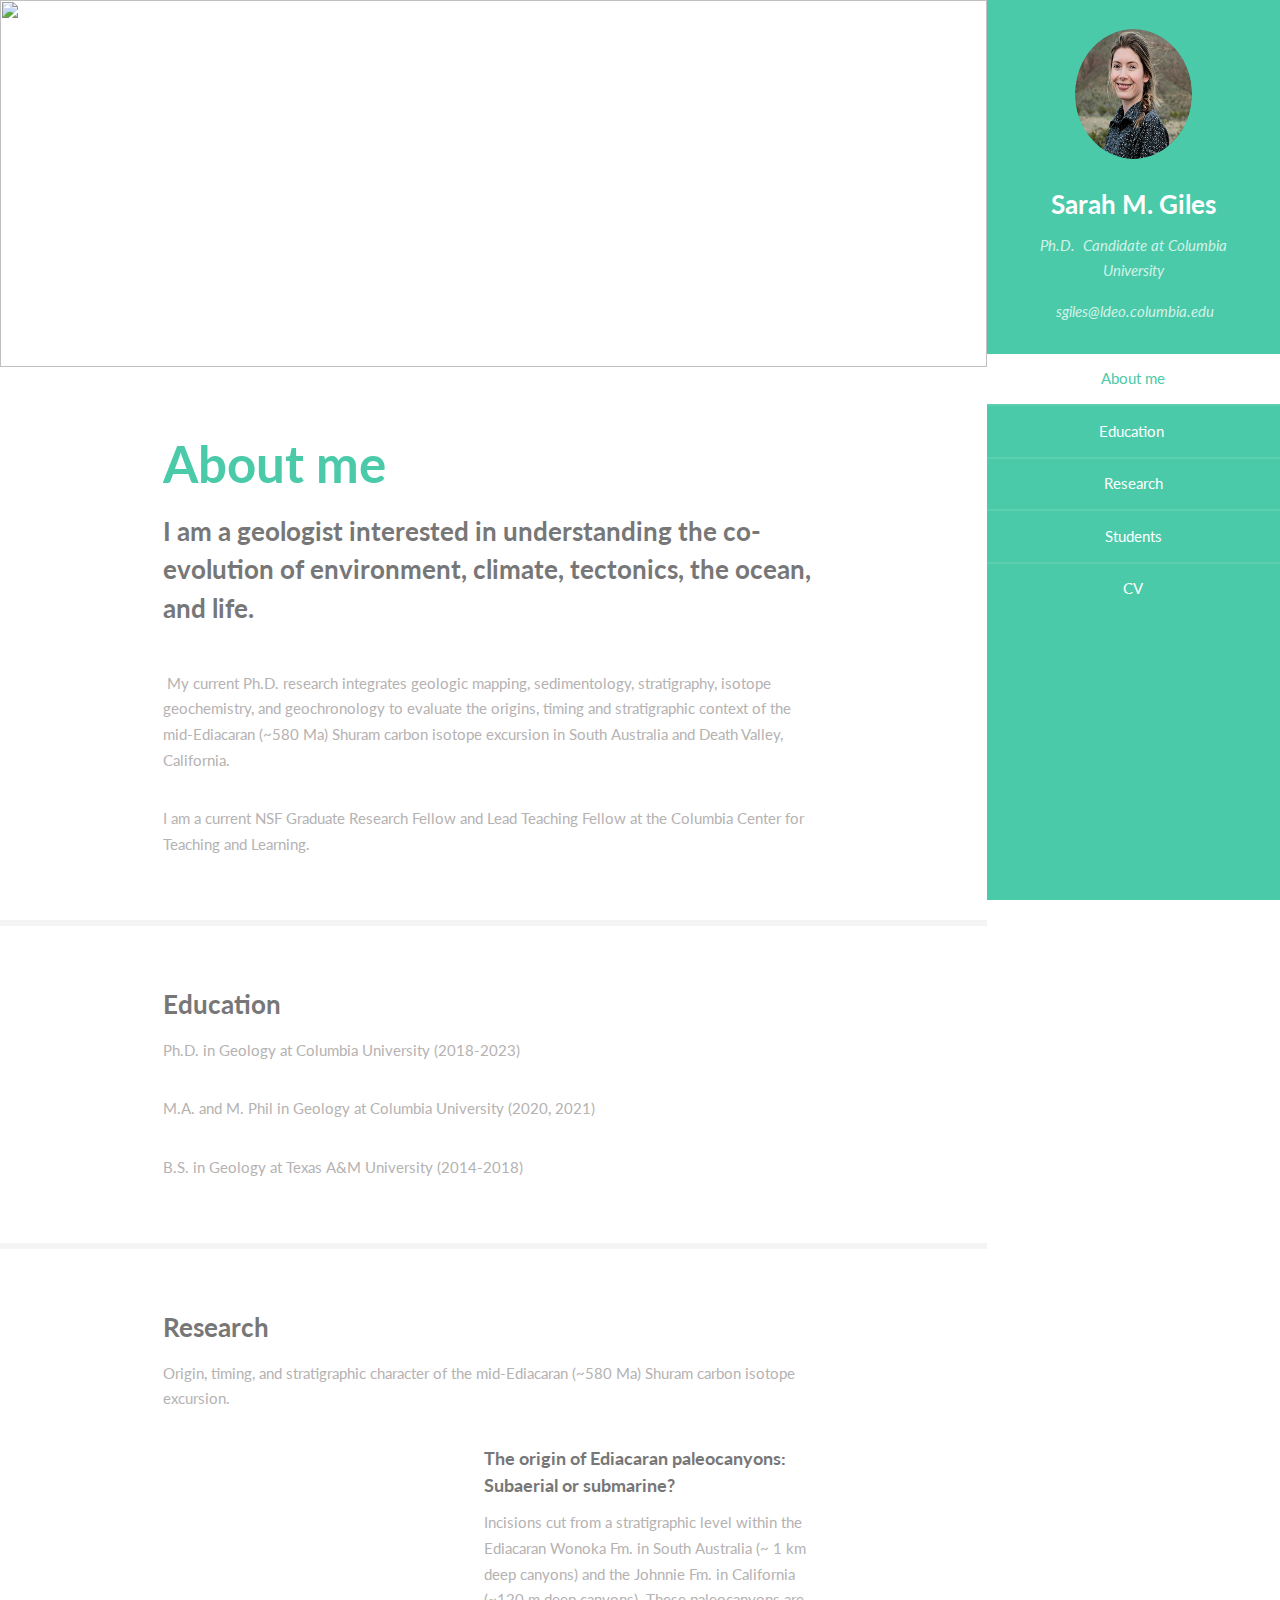
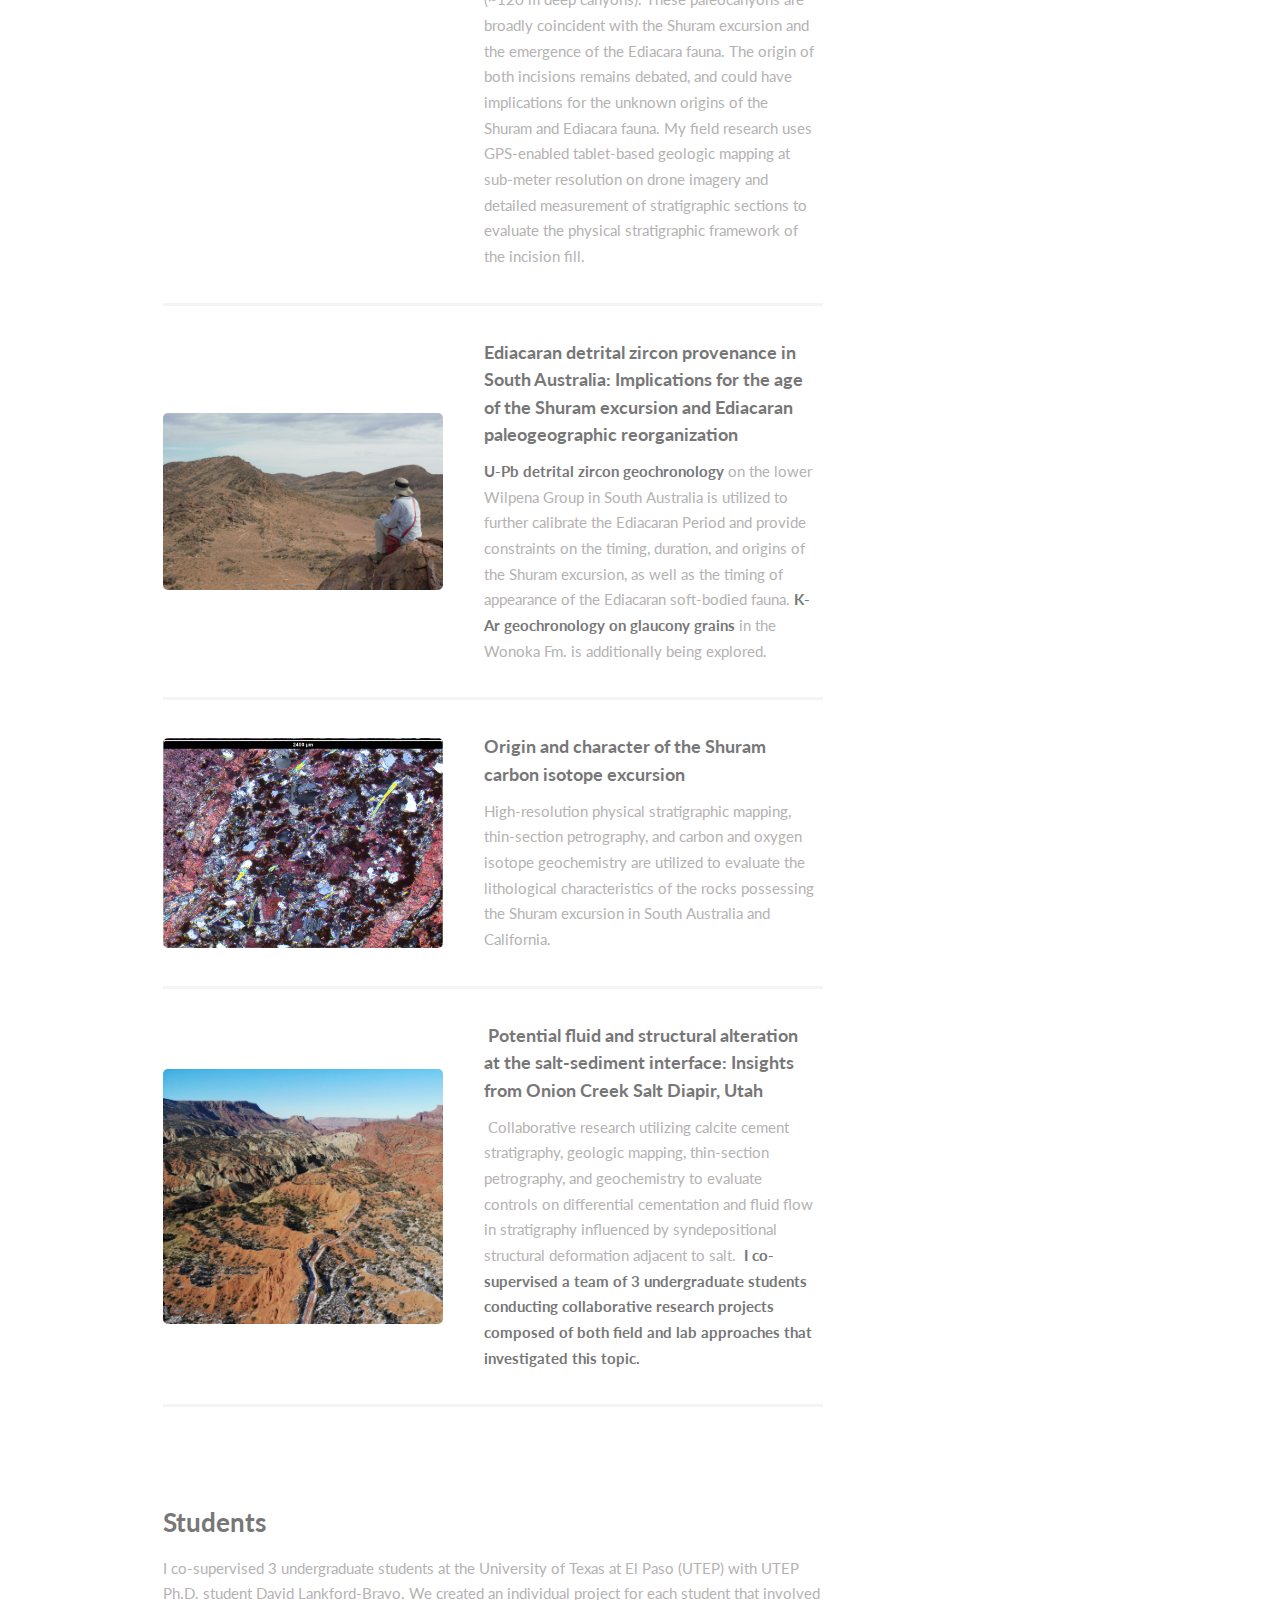
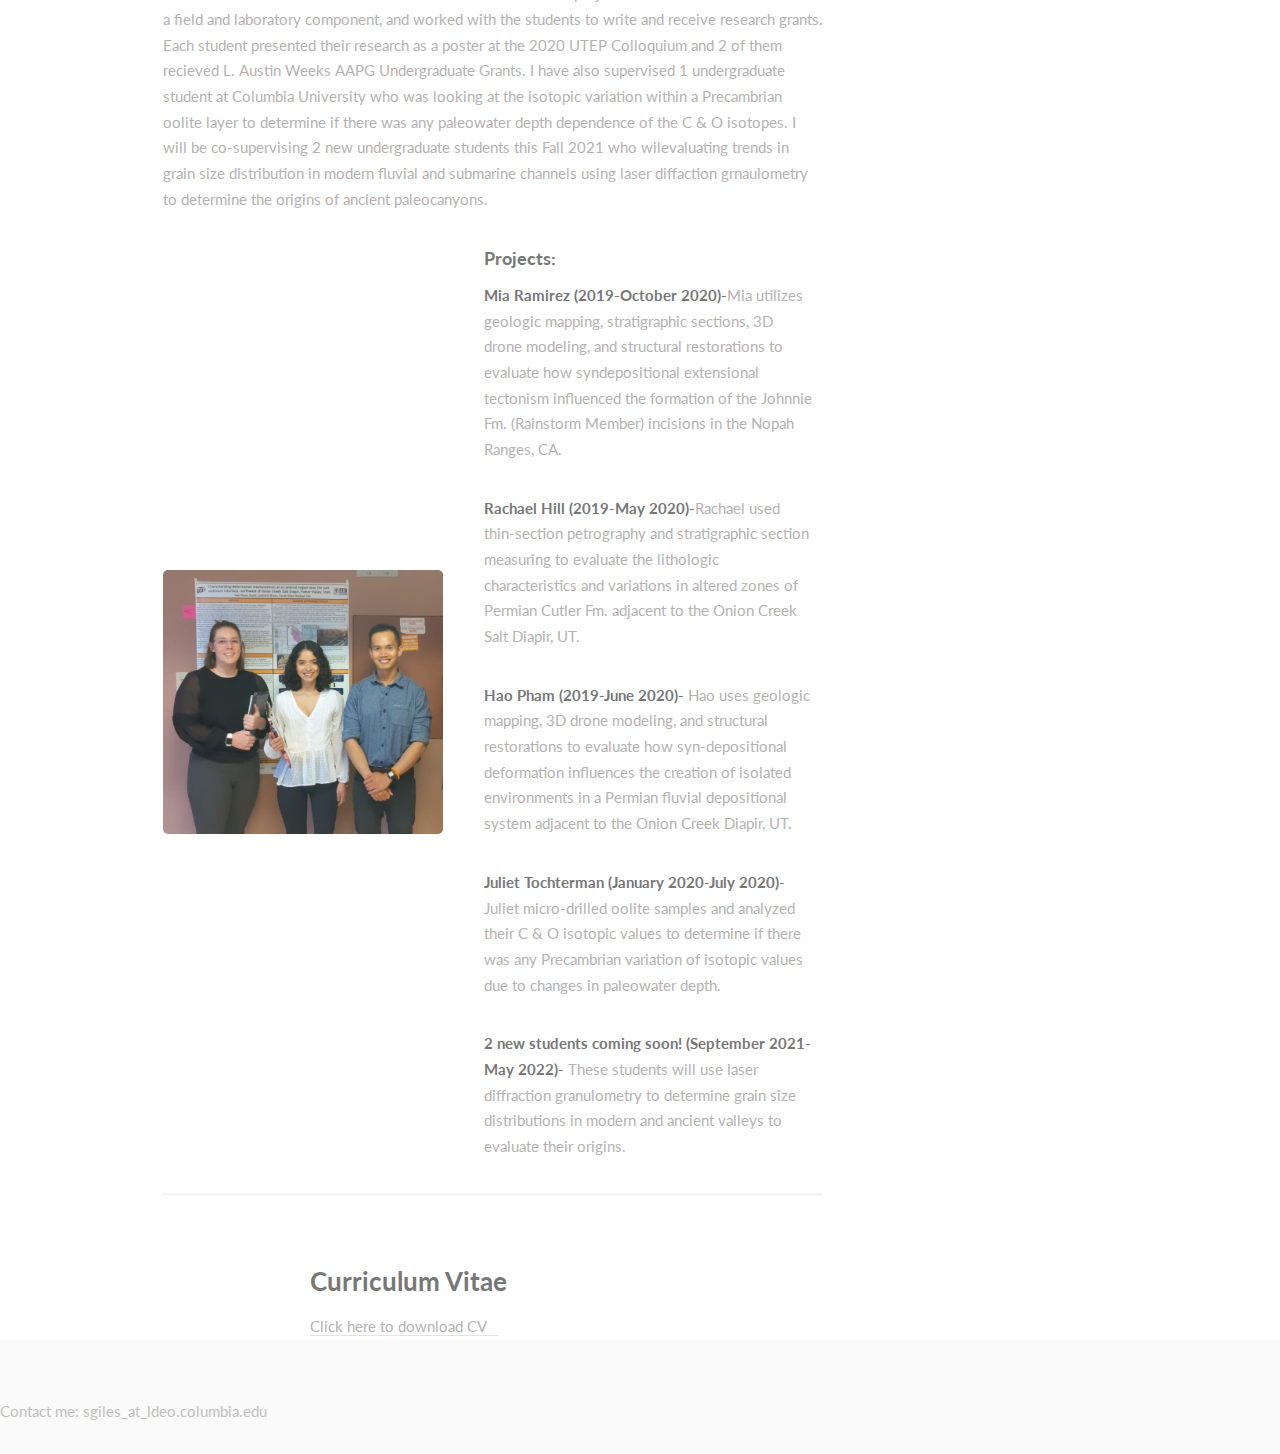
==== commit df88b82b: "Update index.html" ====
--- a/index.html
+++ b/index.html
@@ -51,8 +51,9 @@
 									  <h2>About me</h2>
 										<p>I am a geologist interested in understanding the co-evolution of environment, climate, tectonics, the ocean, and life.</p>
                                   </header>
-									<p>&nbsp;My current Ph.D. research integrates geologic mapping, sedimentology, stratigraphy, isotope geochemistry, and geochronology to evaluate the origins, timing and stratigraphic context of the mid-Ediacaran (~580 Ma) Shuram carbon isotope excursion in South Australia and Death Valley, California.</p>
-								</div>
+								  <p>&nbsp;My current Ph.D. research integrates geologic mapping, sedimentology, stratigraphy, isotope geochemistry, and geochronology to evaluate the origins, timing and stratigraphic context of the mid-Ediacaran (~580 Ma) Shuram carbon isotope excursion in South Australia and Death Valley, California.</p>
+									<p>I am a current NSF Graduate Research Fellow and Lead Teaching Fellow at the Columbia Center for Teaching and Learning.&nbsp; &nbsp;</p>
+                                </div>
 							</section>
 
 						<!-- Two -->
@@ -138,7 +139,7 @@
 							<section id="two">
 							  <div class="container">
 								<h3>Curriculum Vitae</h3>
-									<a href="Giles_CV_2020_Web.docx">Click here to download CV&nbsp; &nbsp;</a>
+									<a href="Giles_CV_2021_Web.docx">Click here to download CV&nbsp; &nbsp;</a>
 									
 									
 								  </ul>
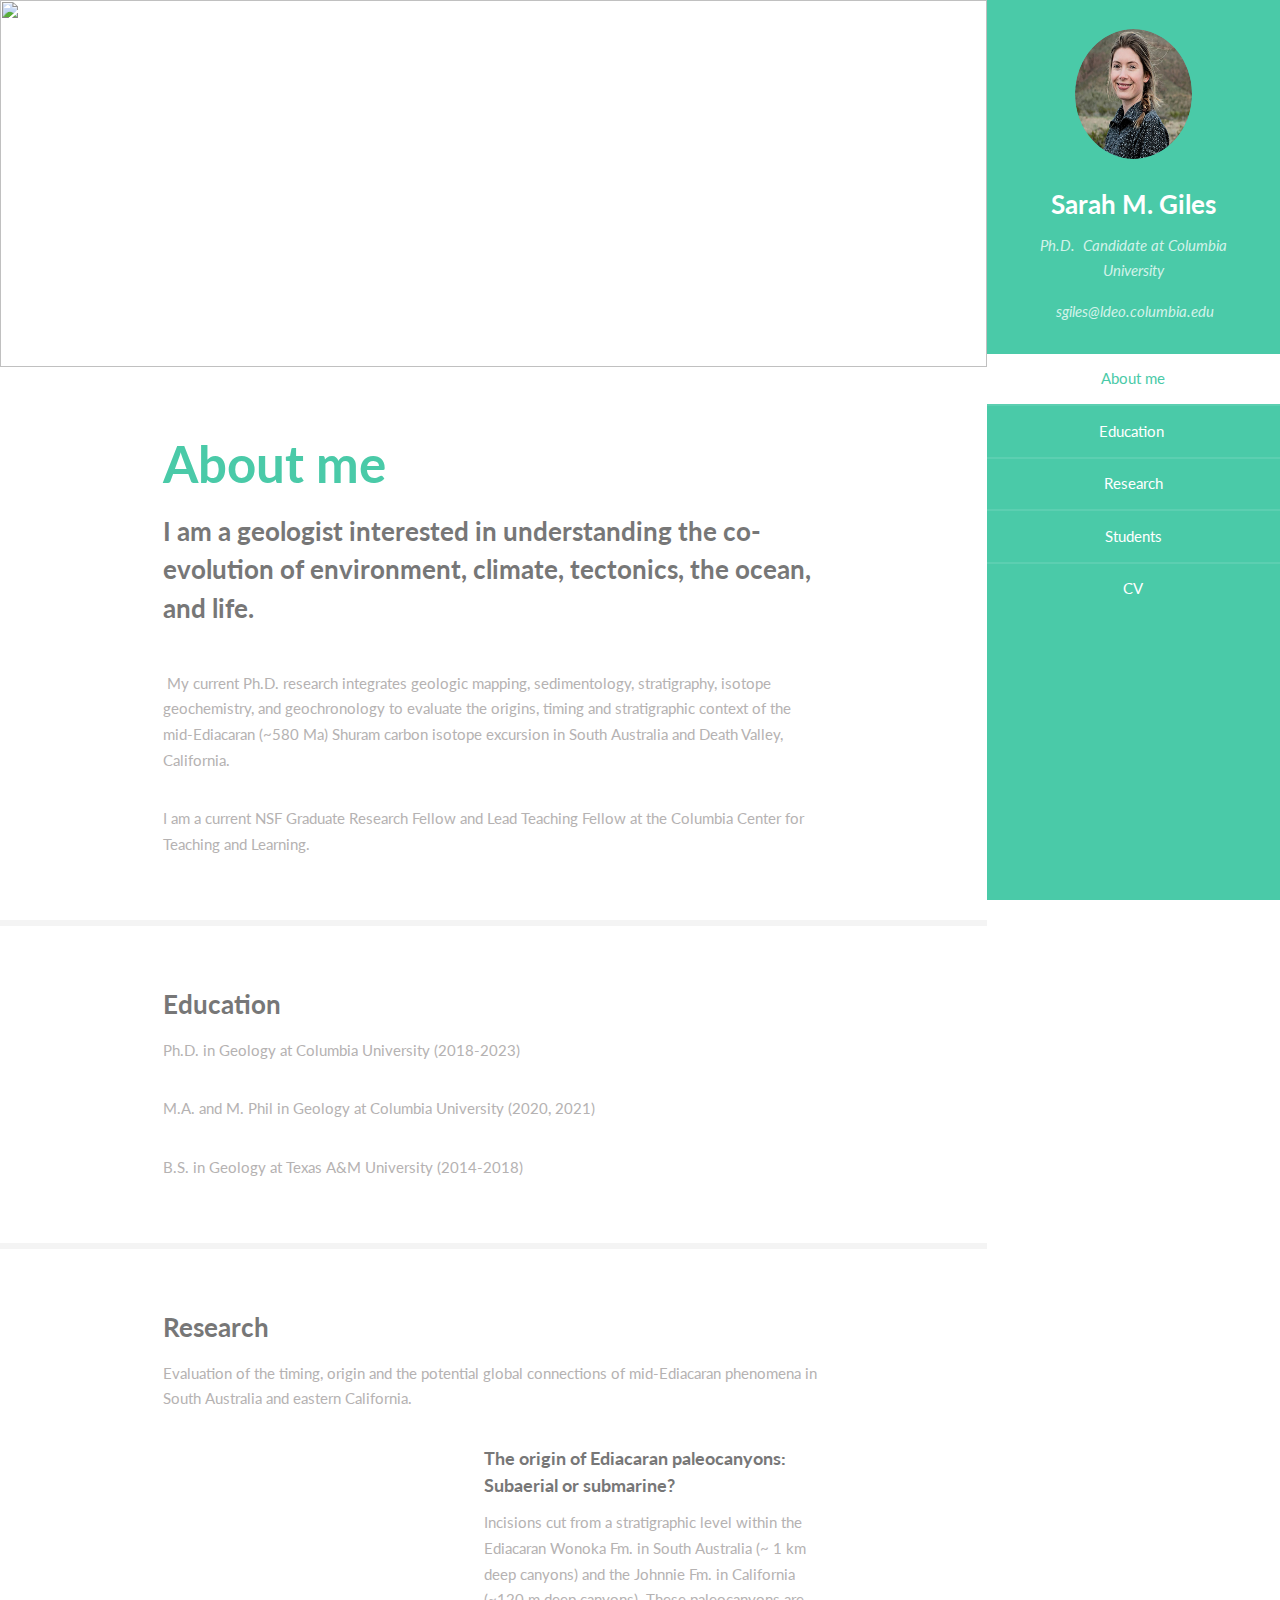
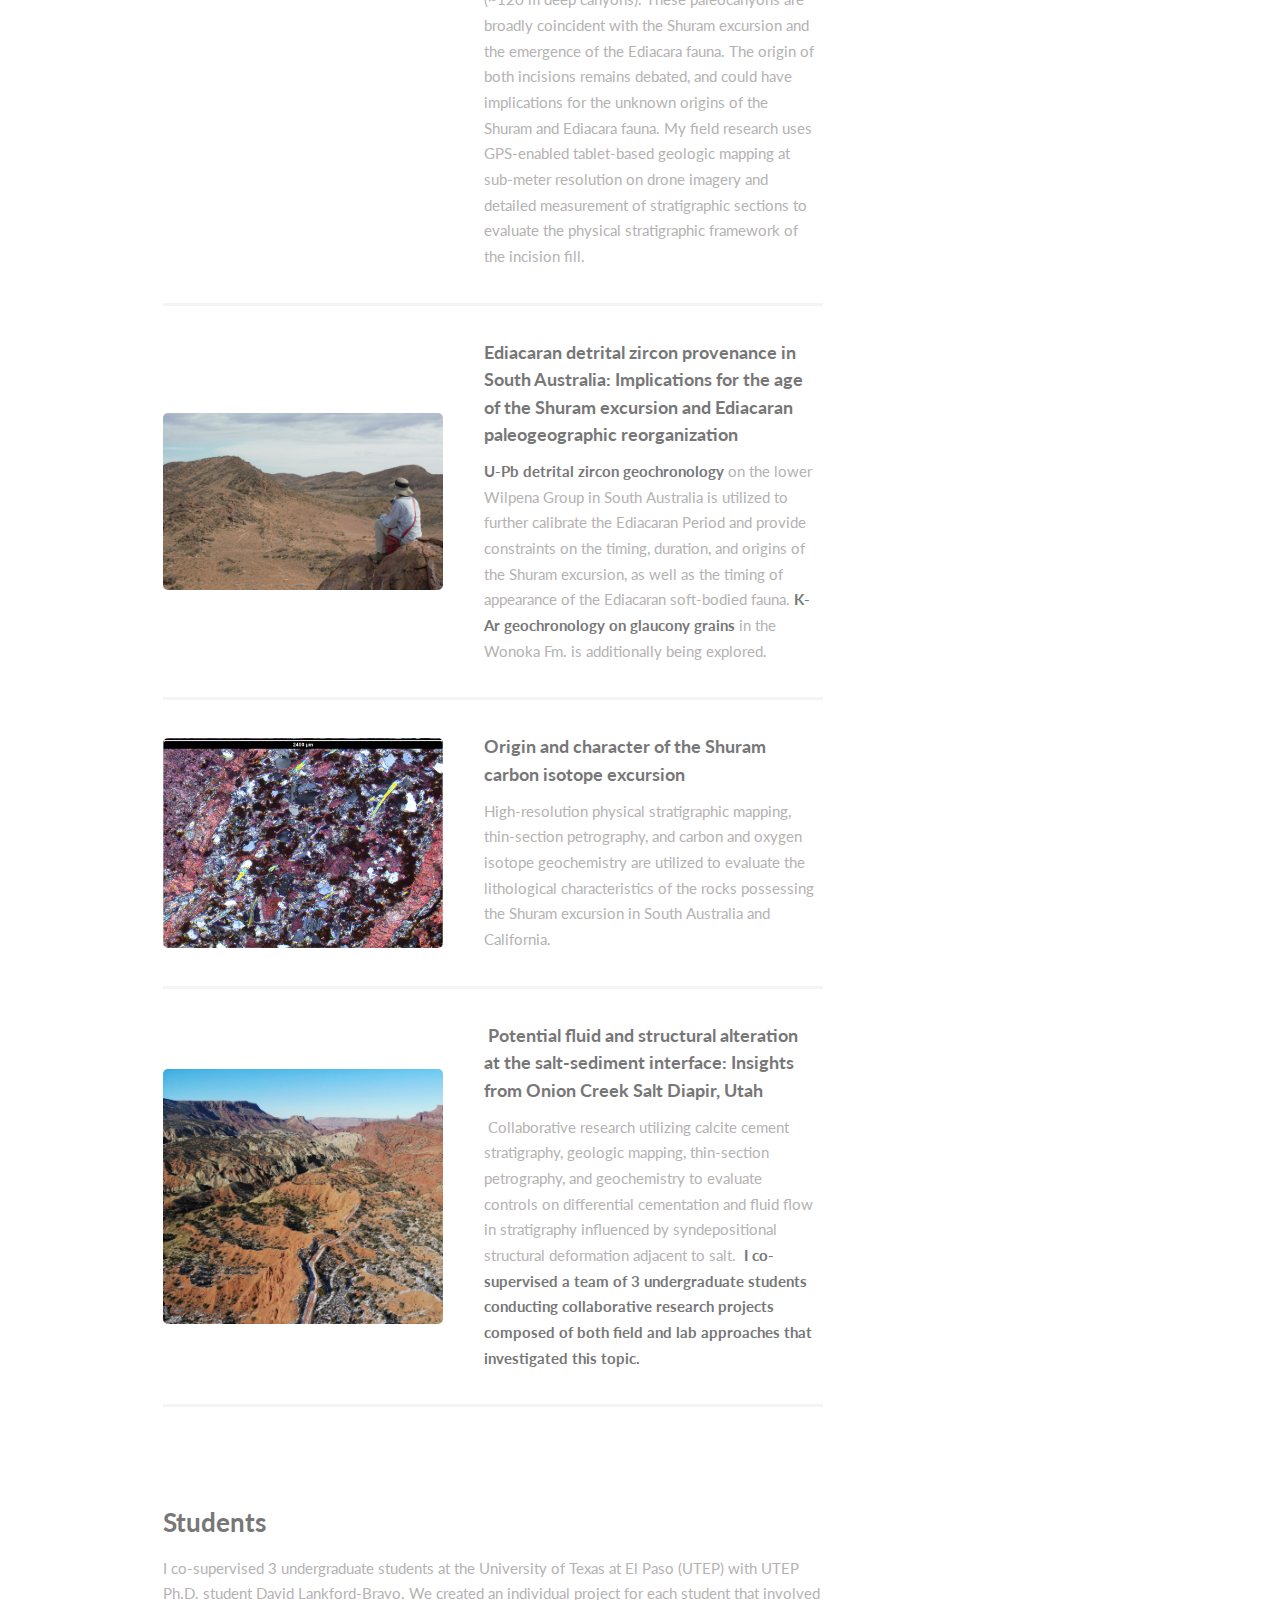
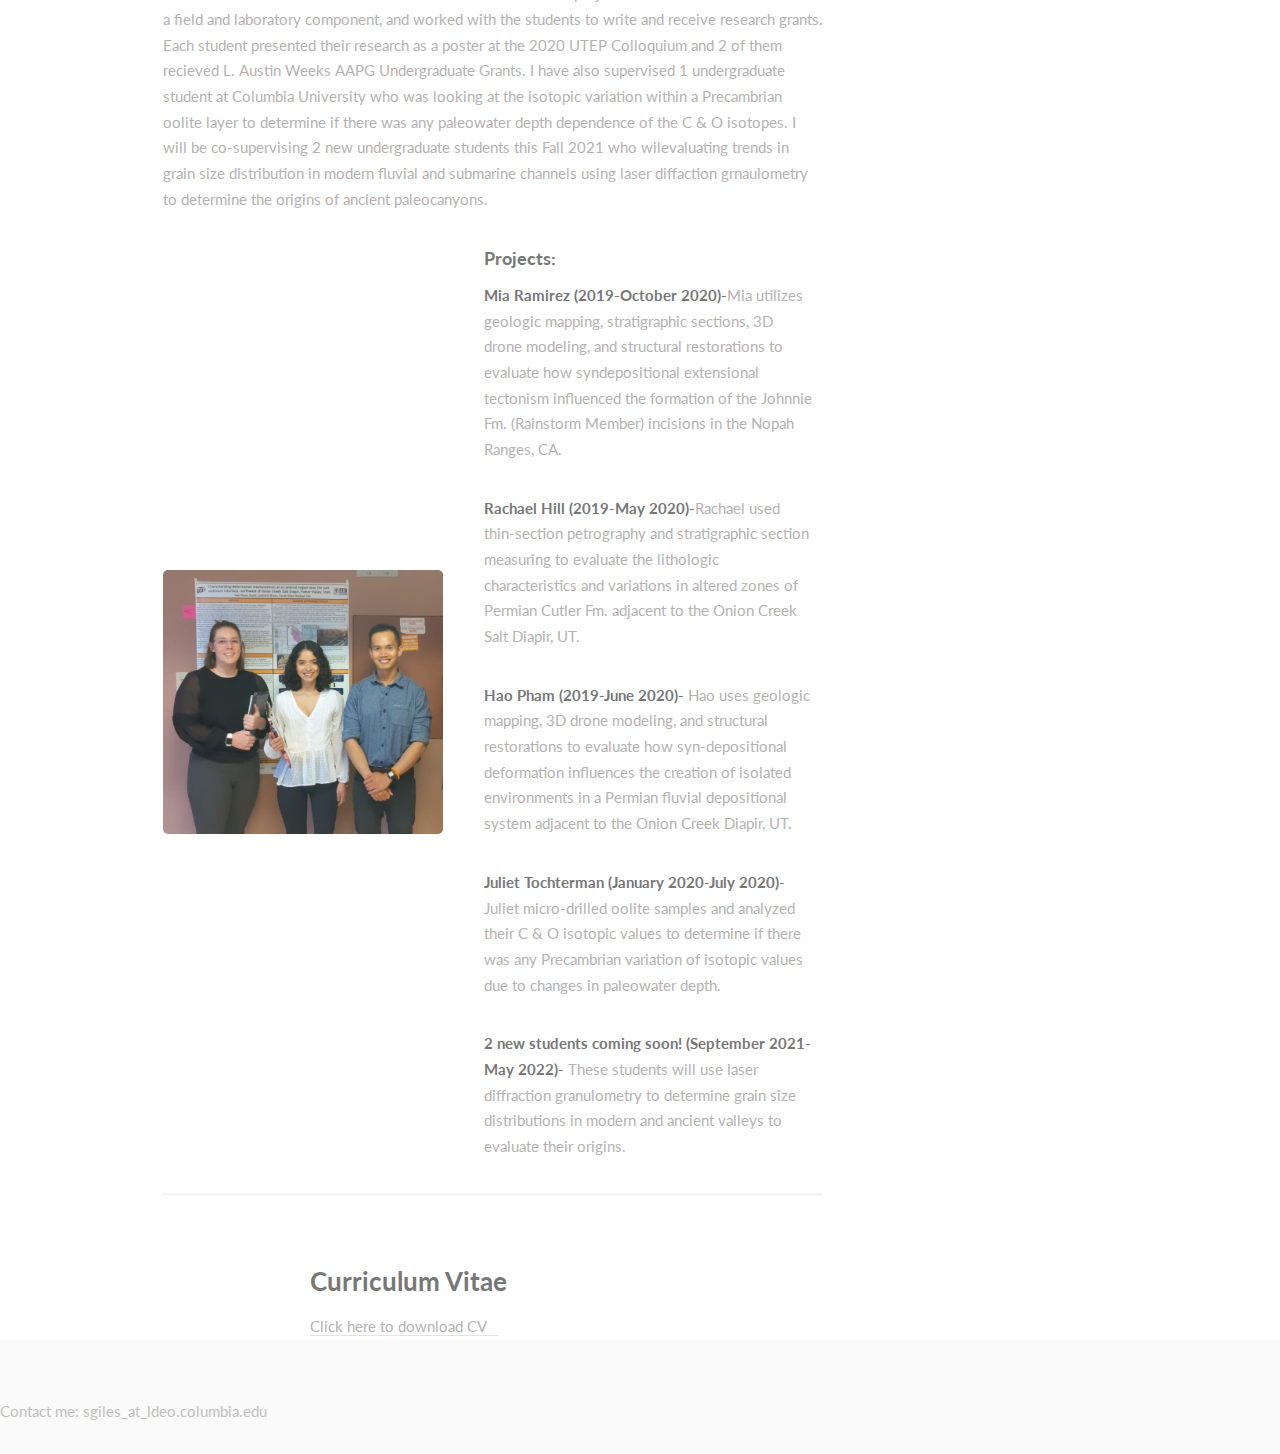
==== commit c49a7a4e: "Update index.html" ====
--- a/index.html
+++ b/index.html
@@ -72,7 +72,7 @@
 							<section id="three">
 								<div class="container">
 									<h3>Research</h3>
-									<p> Origin, timing, and stratigraphic character of the mid-Ediacaran (~580 Ma) Shuram carbon isotope excursion.</p>
+									<p> Evaluation of the timing, origin and the potential global connections of mid-Ediacaran  phenomena in South Australia and eastern California.</p>
 									<div class="features">
 										<article>
 											<a href="#" class="image"><img src="SG_photo_inthefield.JPG" alt="" /></a>
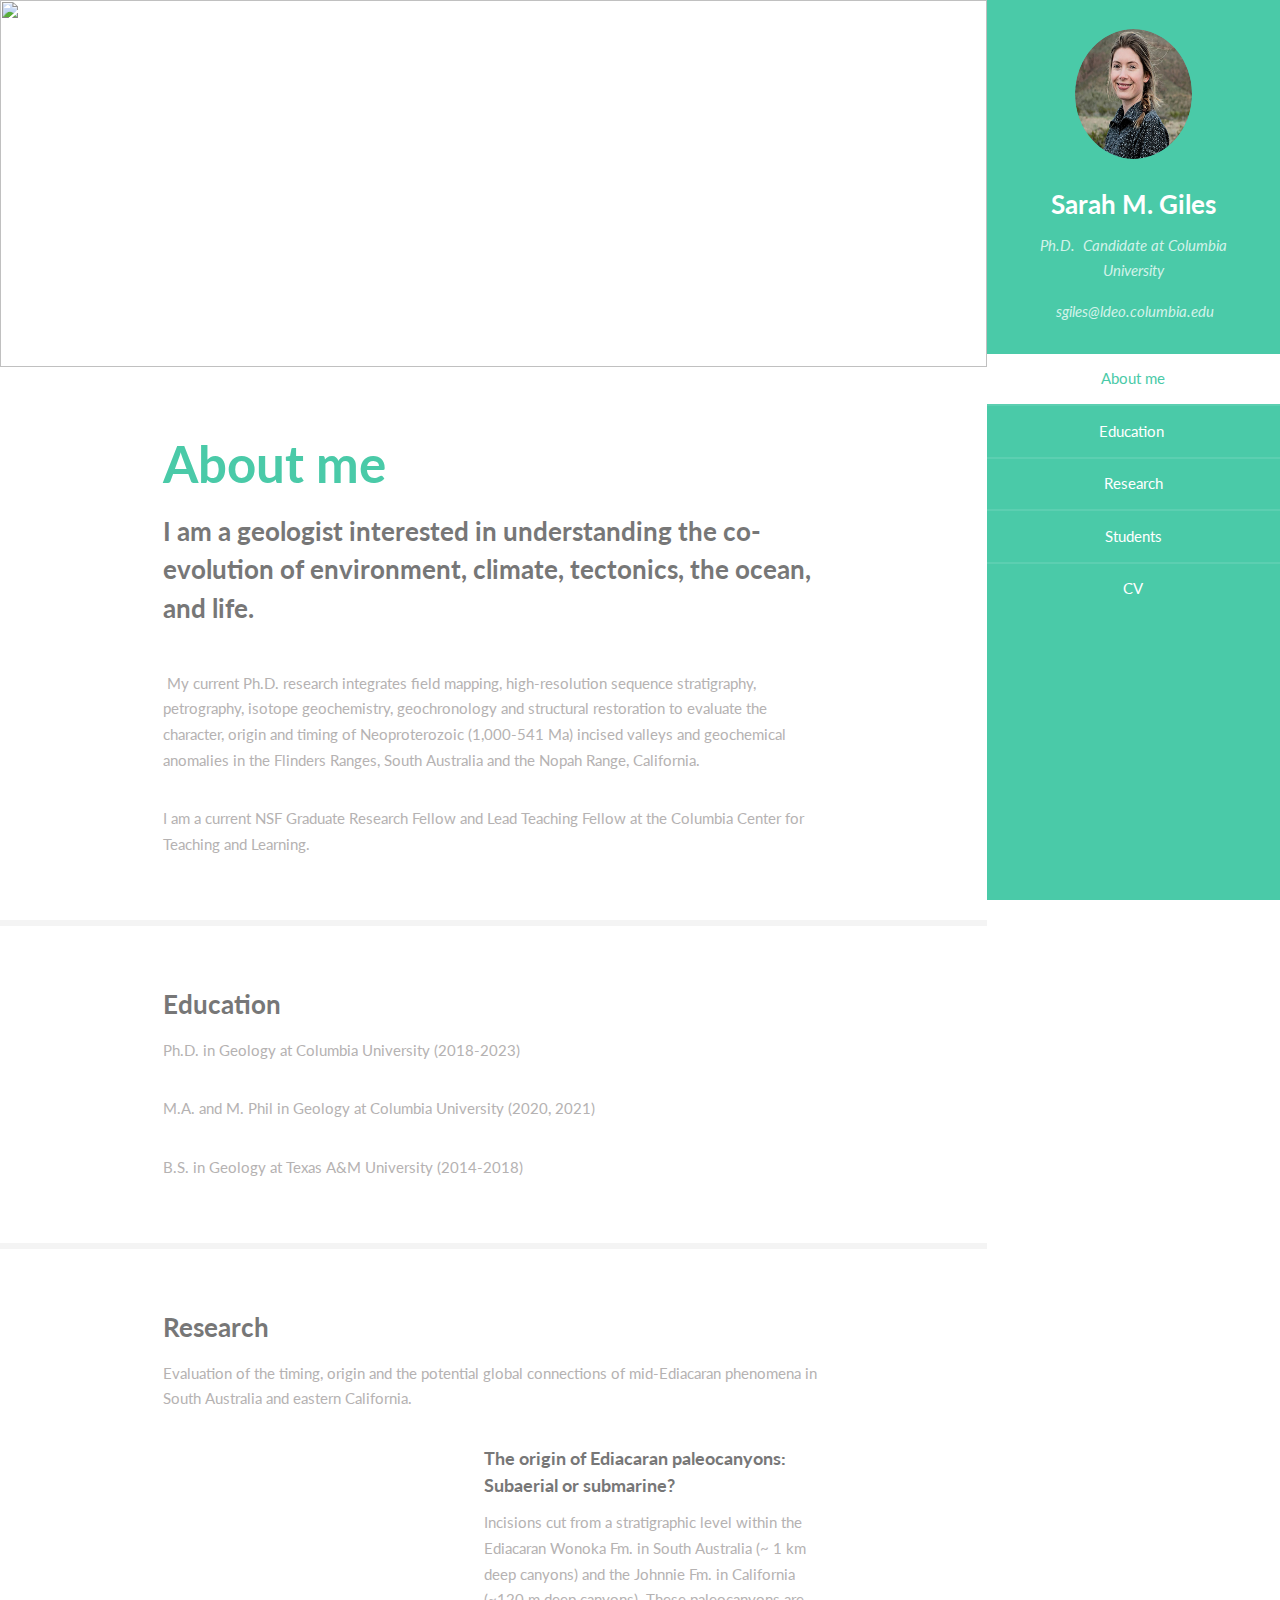
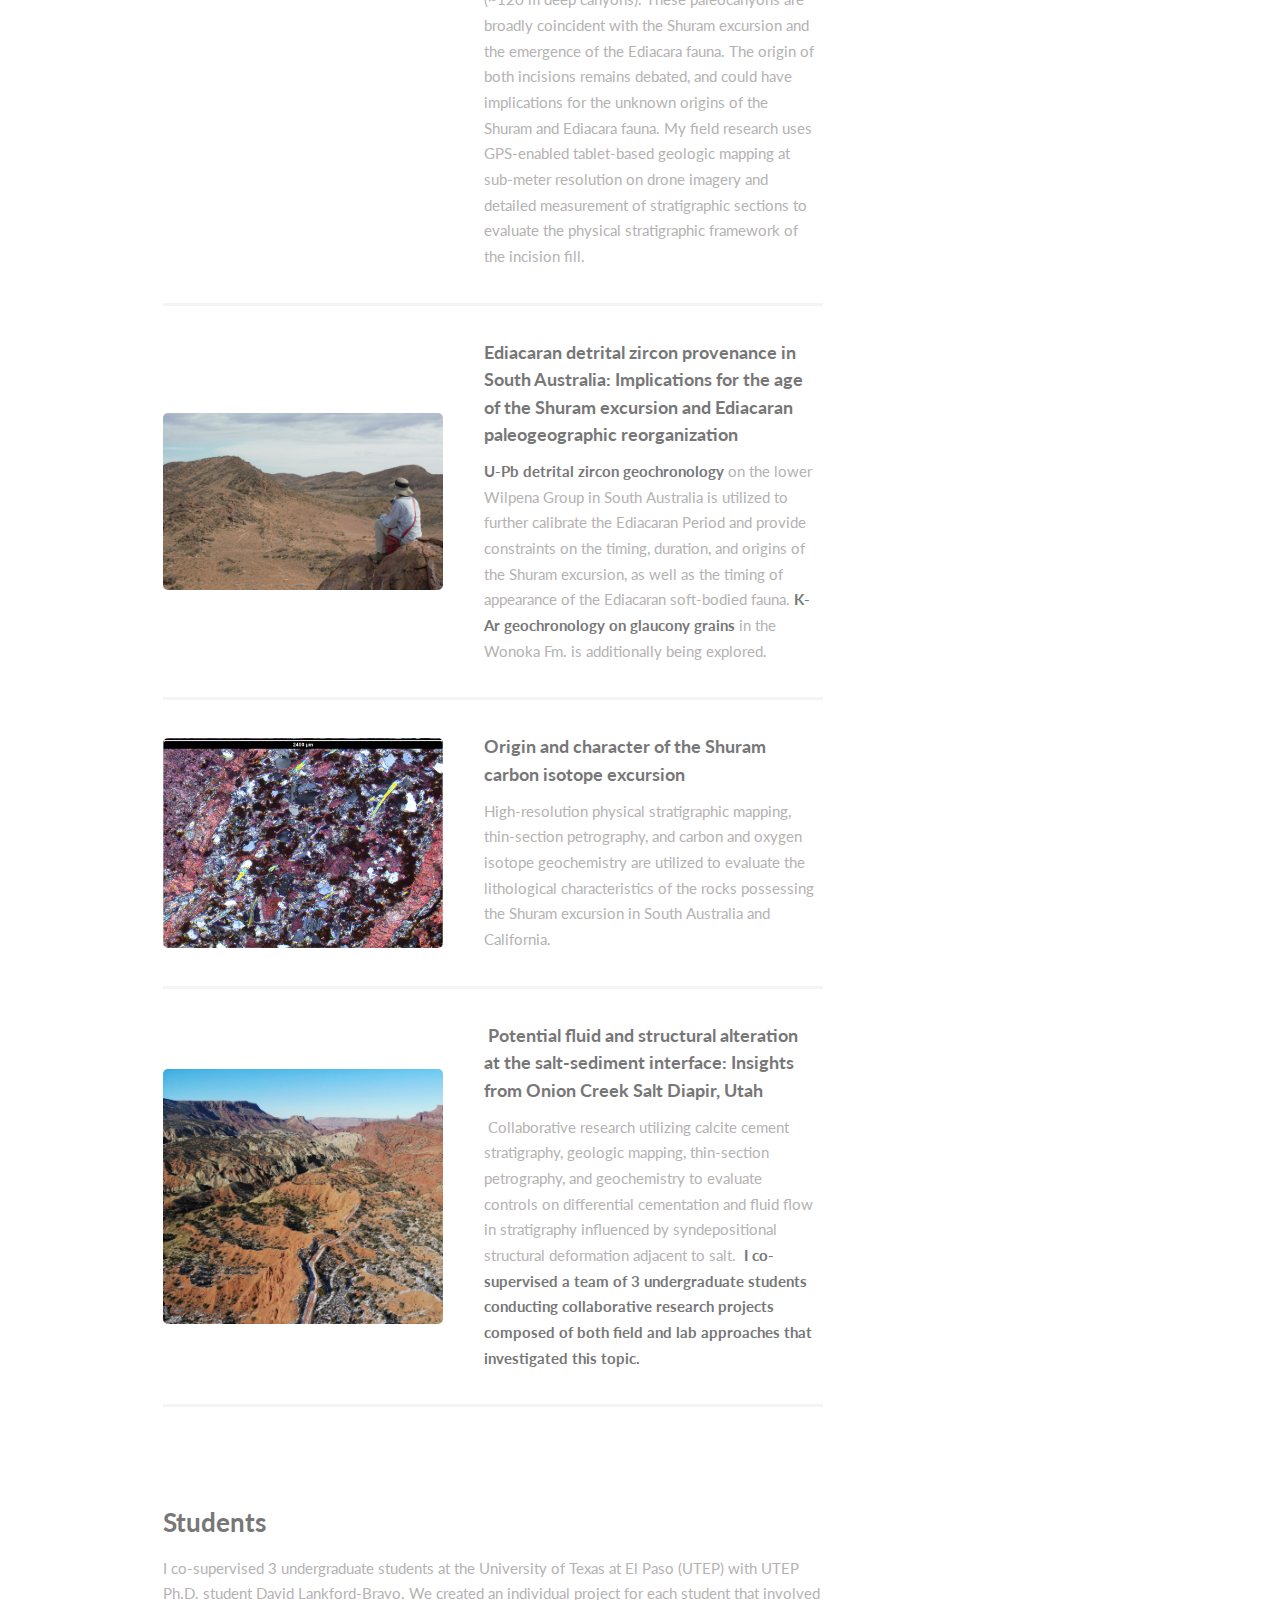
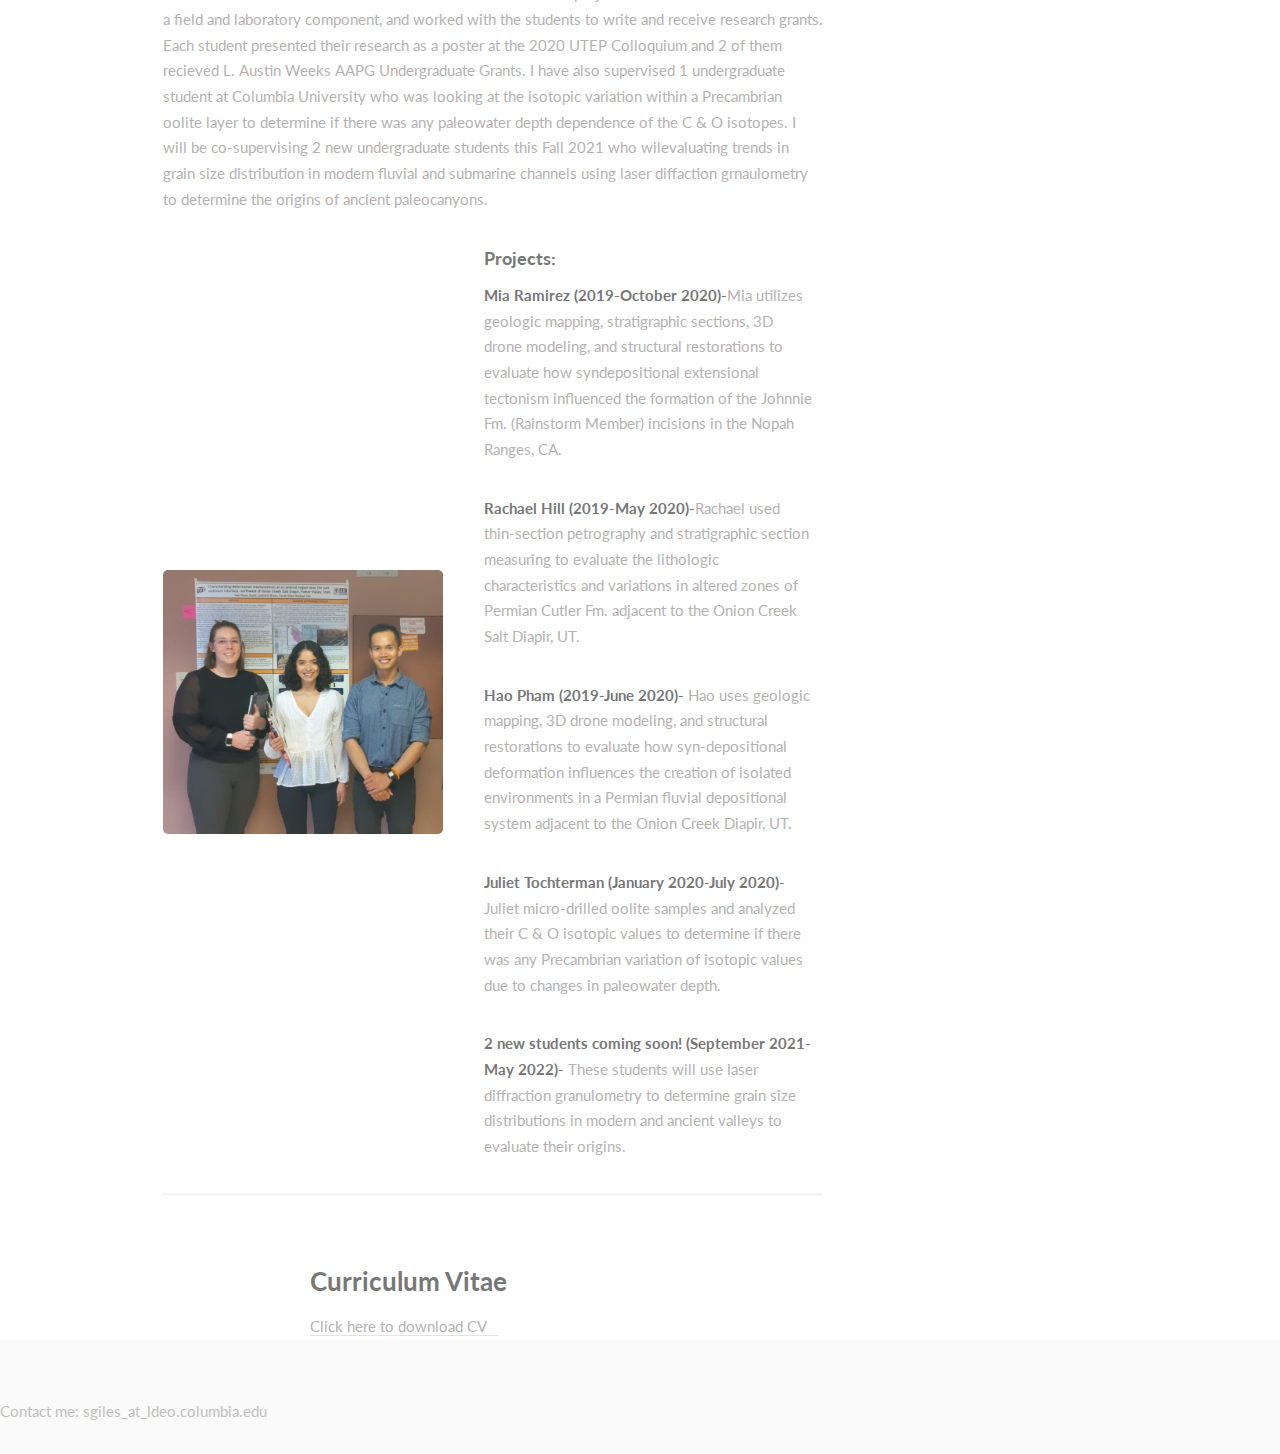
==== commit 62bfdb4f: "Update index.html" ====
--- a/index.html
+++ b/index.html
@@ -51,7 +51,7 @@
 									  <h2>About me</h2>
 										<p>I am a geologist interested in understanding the co-evolution of environment, climate, tectonics, the ocean, and life.</p>
                                   </header>
-								  <p>&nbsp;My current Ph.D. research integrates geologic mapping, sedimentology, stratigraphy, isotope geochemistry, and geochronology to evaluate the origins, timing and stratigraphic context of the mid-Ediacaran (~580 Ma) Shuram carbon isotope excursion in South Australia and Death Valley, California.</p>
+								  <p>&nbsp;My current Ph.D. research integrates  field mapping, high-resolution sequence stratigraphy, petrography, isotope geochemistry, geochronology and structural restoration to evaluate the character, origin and timing of Neoproterozoic (1,000-541 Ma) incised valleys and geochemical anomalies in the Flinders Ranges, South Australia and the Nopah Range, California.</p>
 									<p>I am a current NSF Graduate Research Fellow and Lead Teaching Fellow at the Columbia Center for Teaching and Learning.&nbsp; &nbsp;</p>
                                 </div>
 							</section>
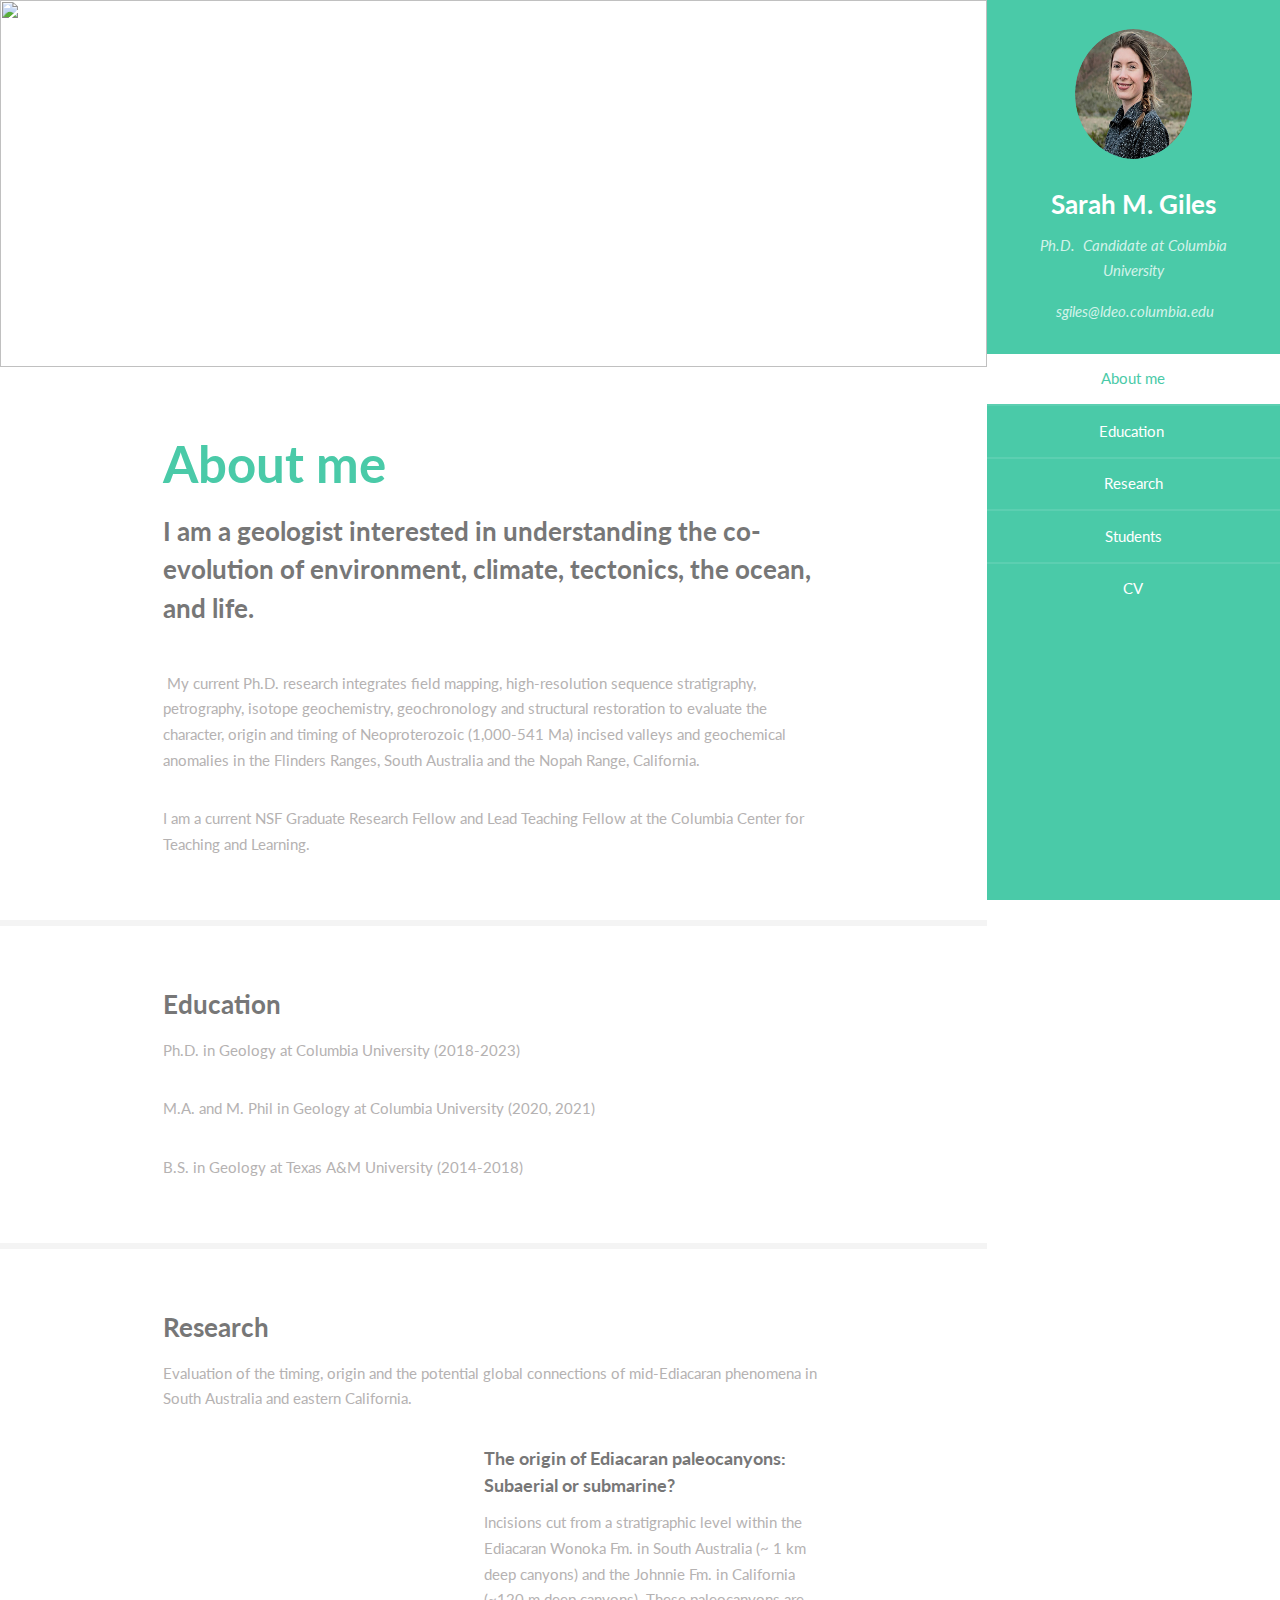
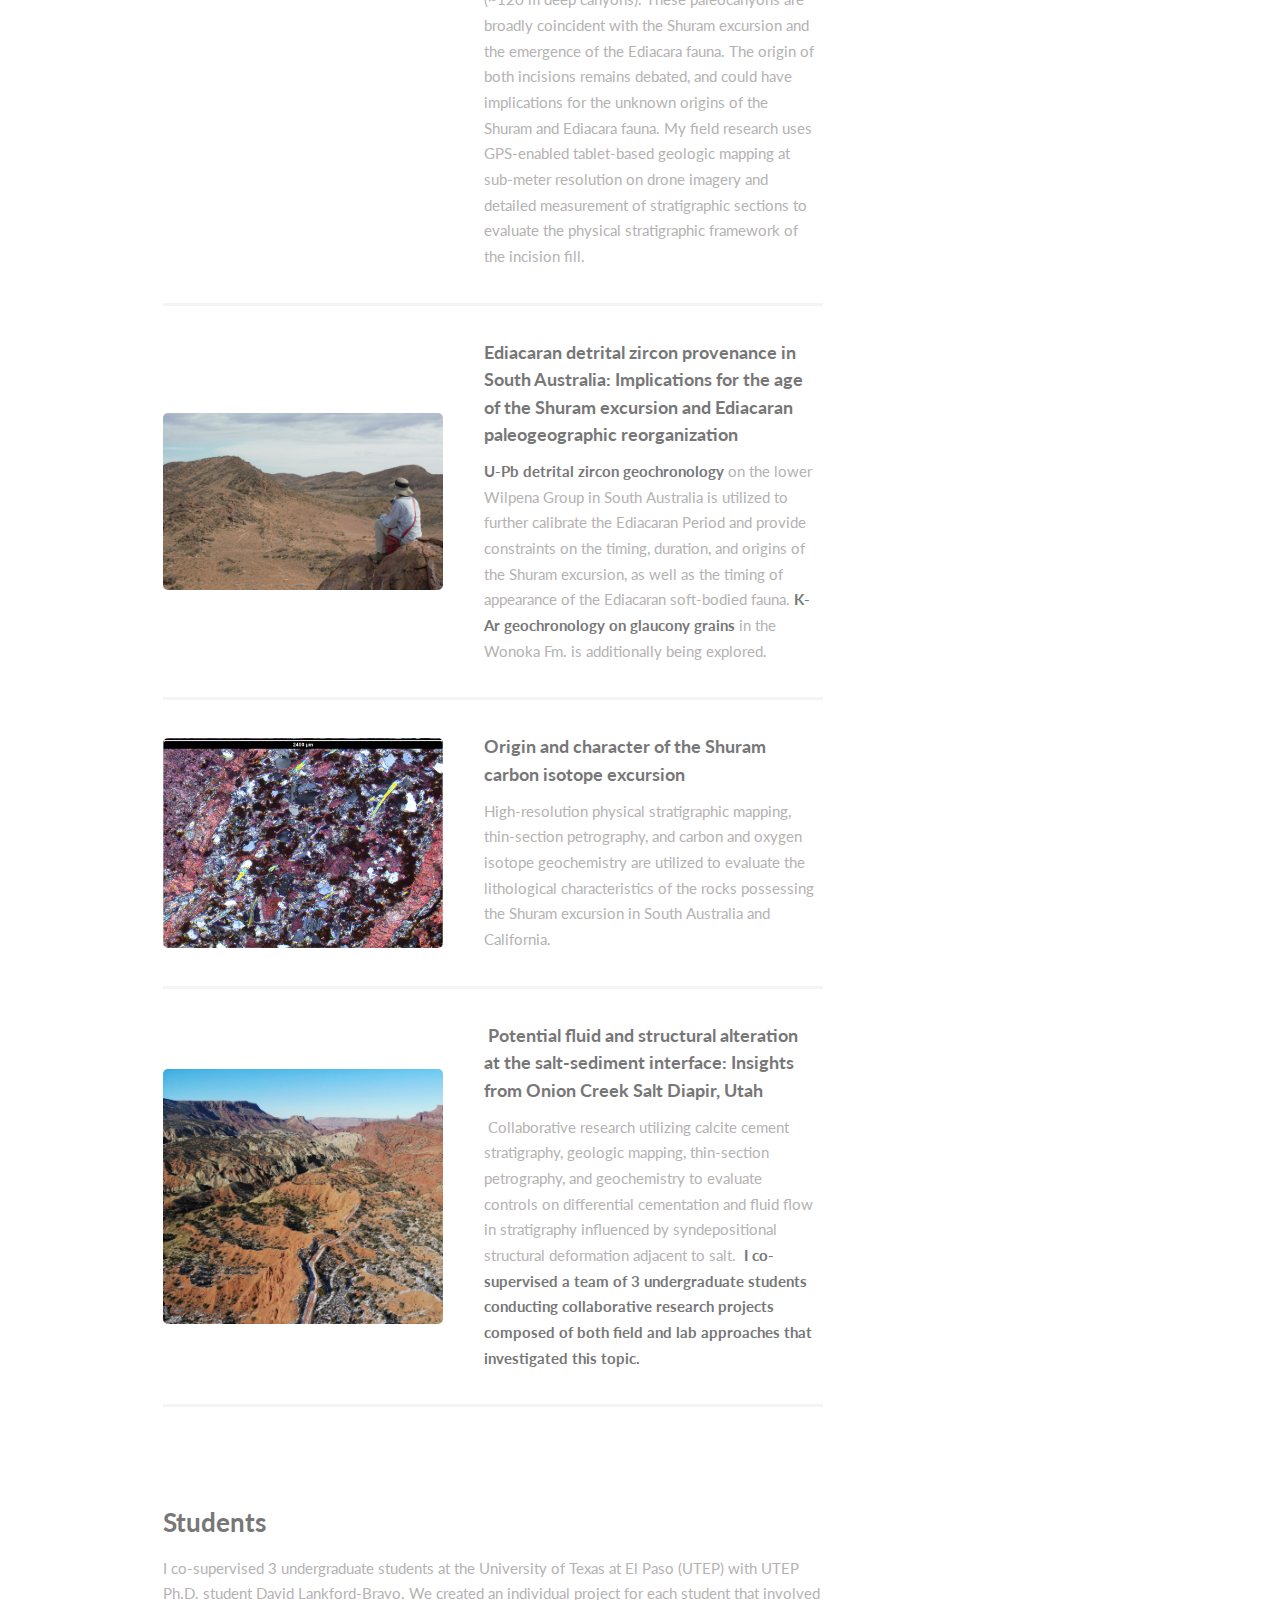
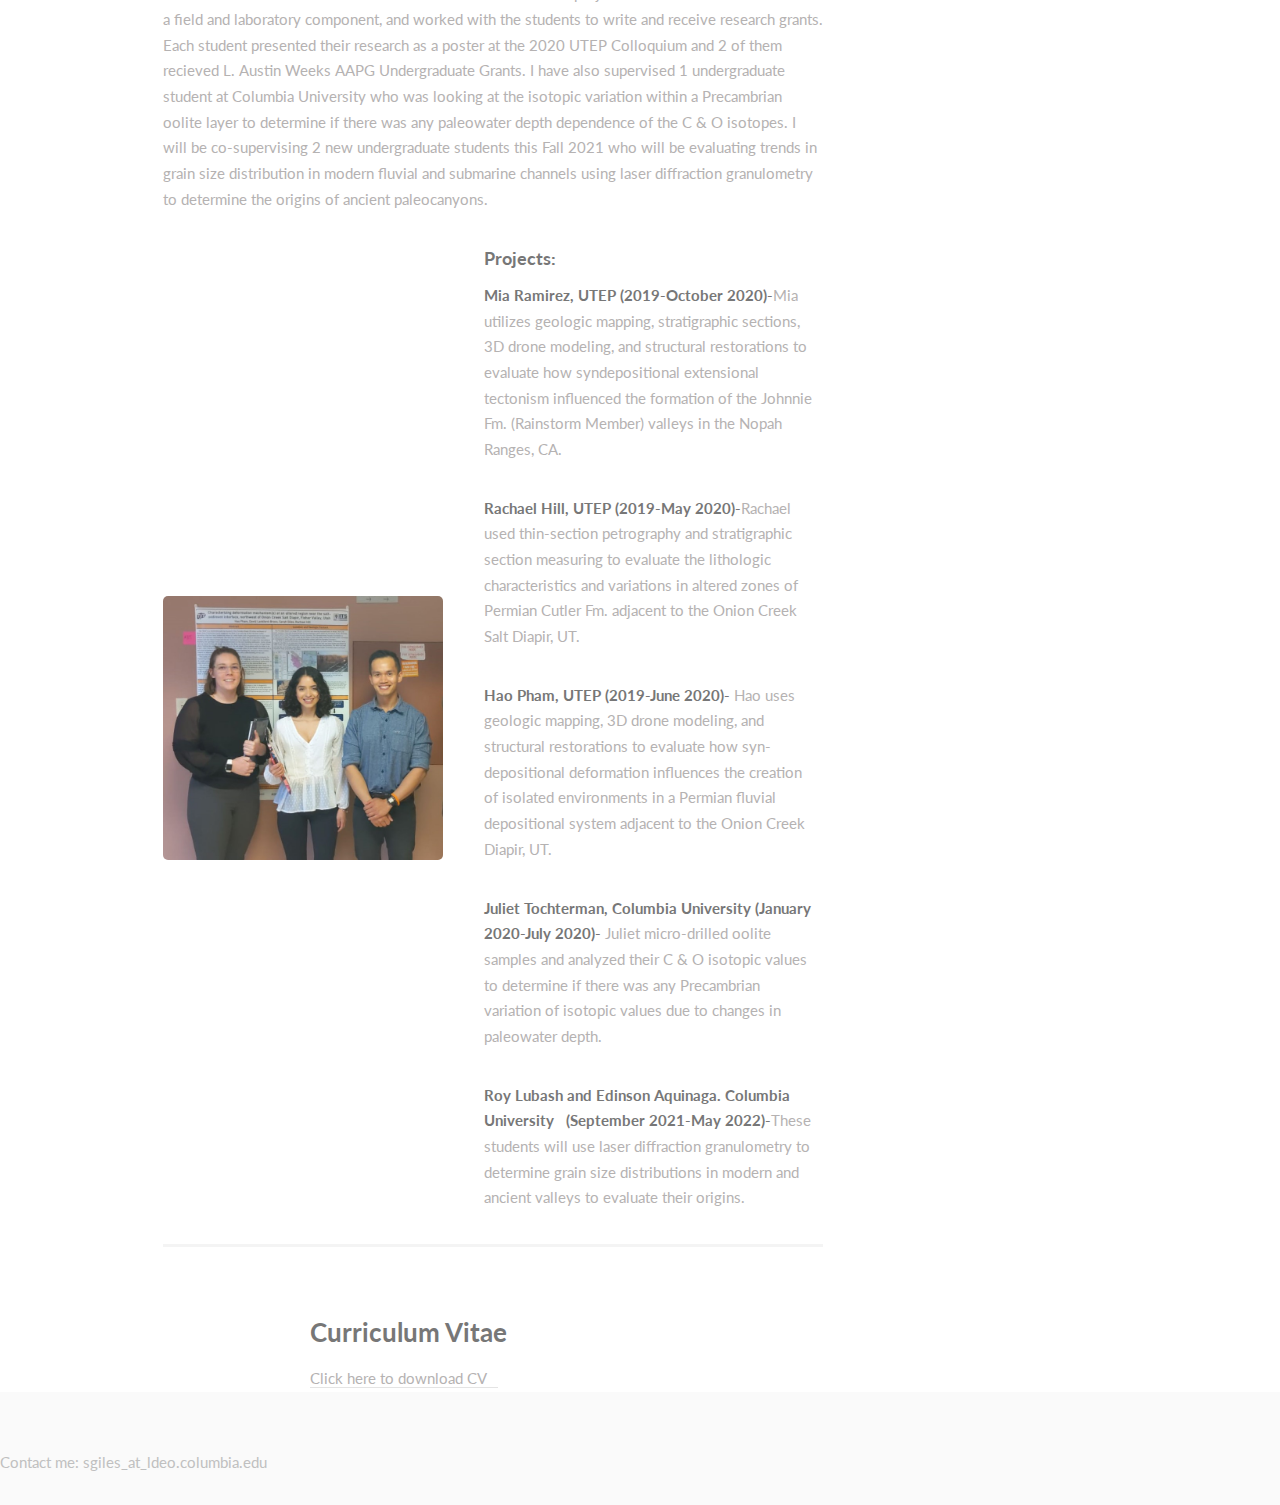
==== commit 9443e621: "Update index.html" ====
--- a/index.html
+++ b/index.html
@@ -116,17 +116,17 @@
 									<p>I co-supervised 3 undergraduate students at the University of Texas at El Paso (UTEP) with UTEP Ph.D. student David Lankford-Bravo. We created an individual project for each student that involved a field and laboratory component, and worked with the students to write and receive research grants. Each student presented their research as a poster at the 2020 UTEP Colloquium and 2 of them recieved L. Austin Weeks AAPG Undergraduate Grants. 
 									I have also supervised 1 undergraduate student at Columbia University who was looking at the isotopic variation within a Precambrian oolite layer to determine if there was any paleowater depth dependence of the C &amp; O isotopes. 
 									
-									I will be co-supervising 2 new undergraduate students this Fall 2021 who wilevaluating trends in grain size distribution in modern fluvial and submarine channels using laser diffaction grnaulometry to determine the origins of ancient paleocanyons.&nbsp; &nbsp; &nbsp; &nbsp; </p>
+									I will be co-supervising 2 new undergraduate students this Fall 2021 who will be evaluating trends in grain size distribution in modern fluvial and submarine channels using laser diffraction granulometry to determine the origins of ancient paleocanyons.&nbsp; &nbsp; &nbsp; &nbsp; </p>
 									<div class="features">
 										<article>
 										  <a href="#" class="image"><img src="Students.jpg" alt="" /></a>
 											<div class="inner">
 												<h4>Projects:&nbsp;&nbsp; </h4> 
-											  <p><strong> Mia Ramirez (2019-October 2020)-</strong>Mia utilizes geologic mapping, stratigraphic sections, 3D drone modeling, and structural restorations to evaluate how syndepositional extensional tectonism influenced the formation of the Johnnie Fm. (Rainstorm Member) incisions in the Nopah Ranges, CA.&nbsp;</p>
-											  <p><strong>Rachael Hill (2019-May 2020)-</strong>Rachael used thin-section petrography and stratigraphic section measuring to evaluate the lithologic characteristics and variations in altered zones of Permian Cutler Fm. adjacent to the Onion Creek Salt Diapir, UT.&nbsp;</p>
-												<p><strong>Hao Pham (2019-June 2020)- </strong>Hao uses geologic mapping, 3D drone modeling, and structural restorations to evaluate how syn-depositional deformation influences the creation of isolated environments in a Permian fluvial depositional system adjacent to the Onion Creek Diapir, UT.</p>
-												<p><strong>Juliet Tochterman (January 2020-July 2020)- </strong>Juliet micro-drilled oolite samples and analyzed their C & O isotopic values to determine if there was any Precambrian variation of isotopic values due to changes in paleowater depth. </p>
-												<p><strong> 2 new students coming soon! (September 2021-May 2022)- </strong>These students will use laser diffraction granulometry to determine grain size distributions in modern and ancient valleys to evaluate their origins. </p>
+											  <p><strong> Mia Ramirez, UTEP (2019-October 2020)-</strong>Mia utilizes geologic mapping, stratigraphic sections, 3D drone modeling, and structural restorations to evaluate how syndepositional extensional tectonism influenced the formation of the Johnnie Fm. (Rainstorm Member) valleys in the Nopah Ranges, CA.&nbsp;</p>
+											  <p><strong>Rachael Hill, UTEP (2019-May 2020)-</strong>Rachael used thin-section petrography and stratigraphic section measuring to evaluate the lithologic characteristics and variations in altered zones of Permian Cutler Fm. adjacent to the Onion Creek Salt Diapir, UT.&nbsp;</p>
+												<p><strong>Hao Pham, UTEP (2019-June 2020)- </strong>Hao uses geologic mapping, 3D drone modeling, and structural restorations to evaluate how syn-depositional deformation influences the creation of isolated environments in a Permian fluvial depositional system adjacent to the Onion Creek Diapir, UT.</p>
+												<p><strong>Juliet Tochterman, Columbia University (January 2020-July 2020)- </strong>Juliet micro-drilled oolite samples and analyzed their C & O isotopic values to determine if there was any Precambrian variation of isotopic values due to changes in paleowater depth. </p>
+												<p><strong> Roy Lubash and Edinson Aquinaga. Columbia University&nbsp; &nbsp;(September 2021-May 2022)-</strong>These students will use laser diffraction granulometry to determine grain size distributions in modern and ancient valleys to evaluate their origins. </p>
                                             </div>
 	</article>
 										<article>
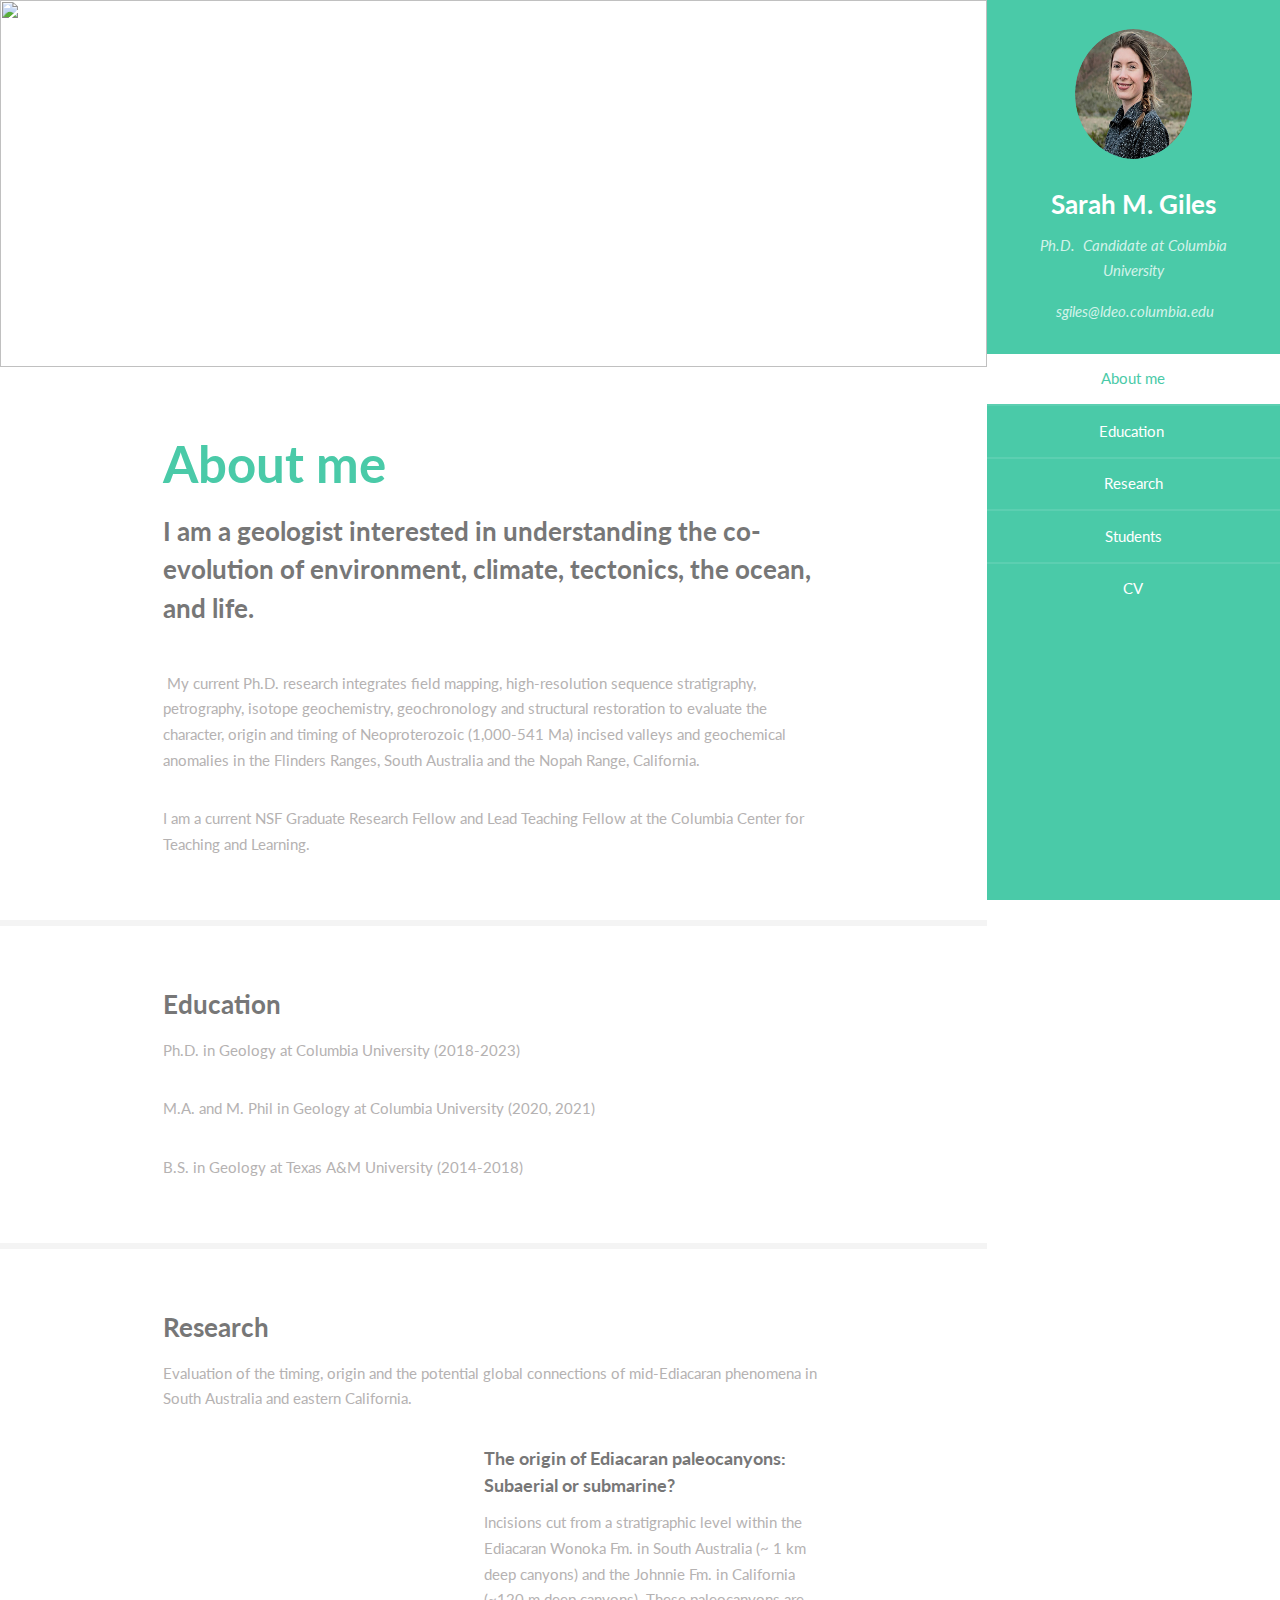
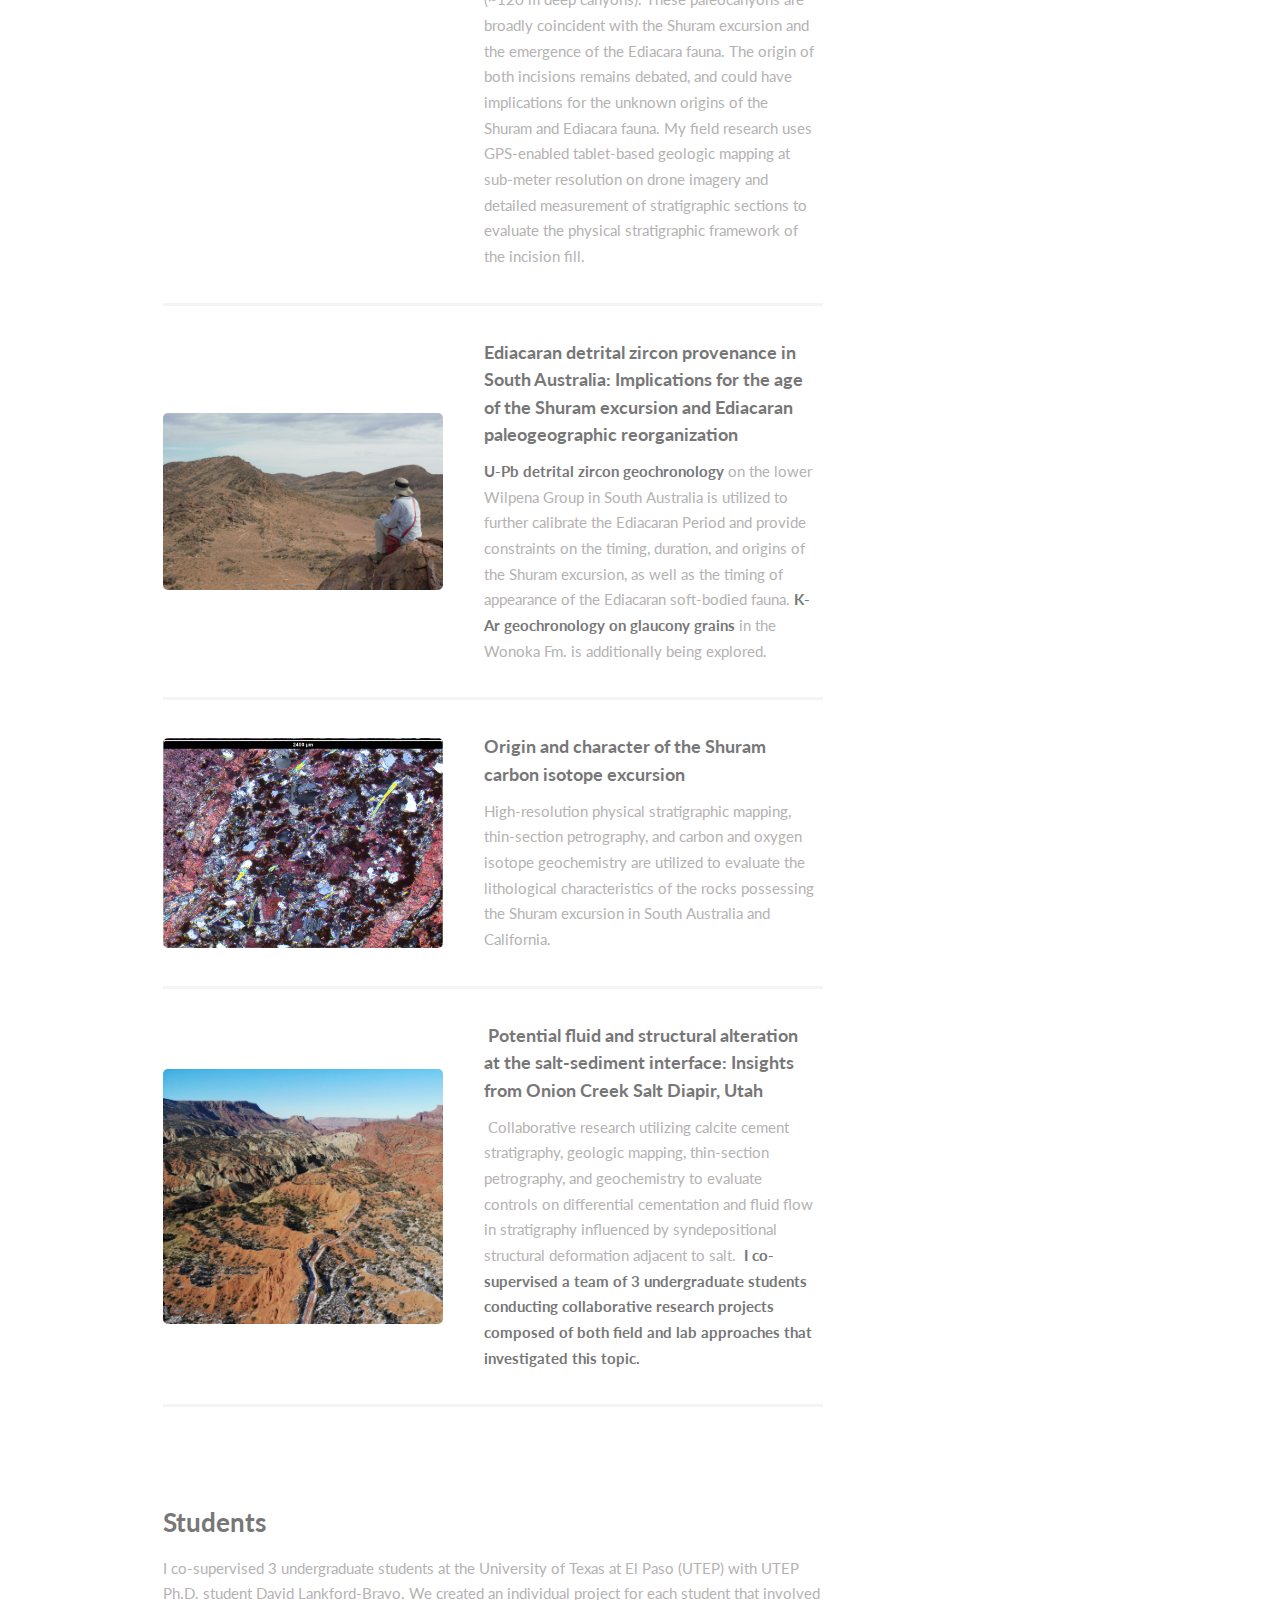
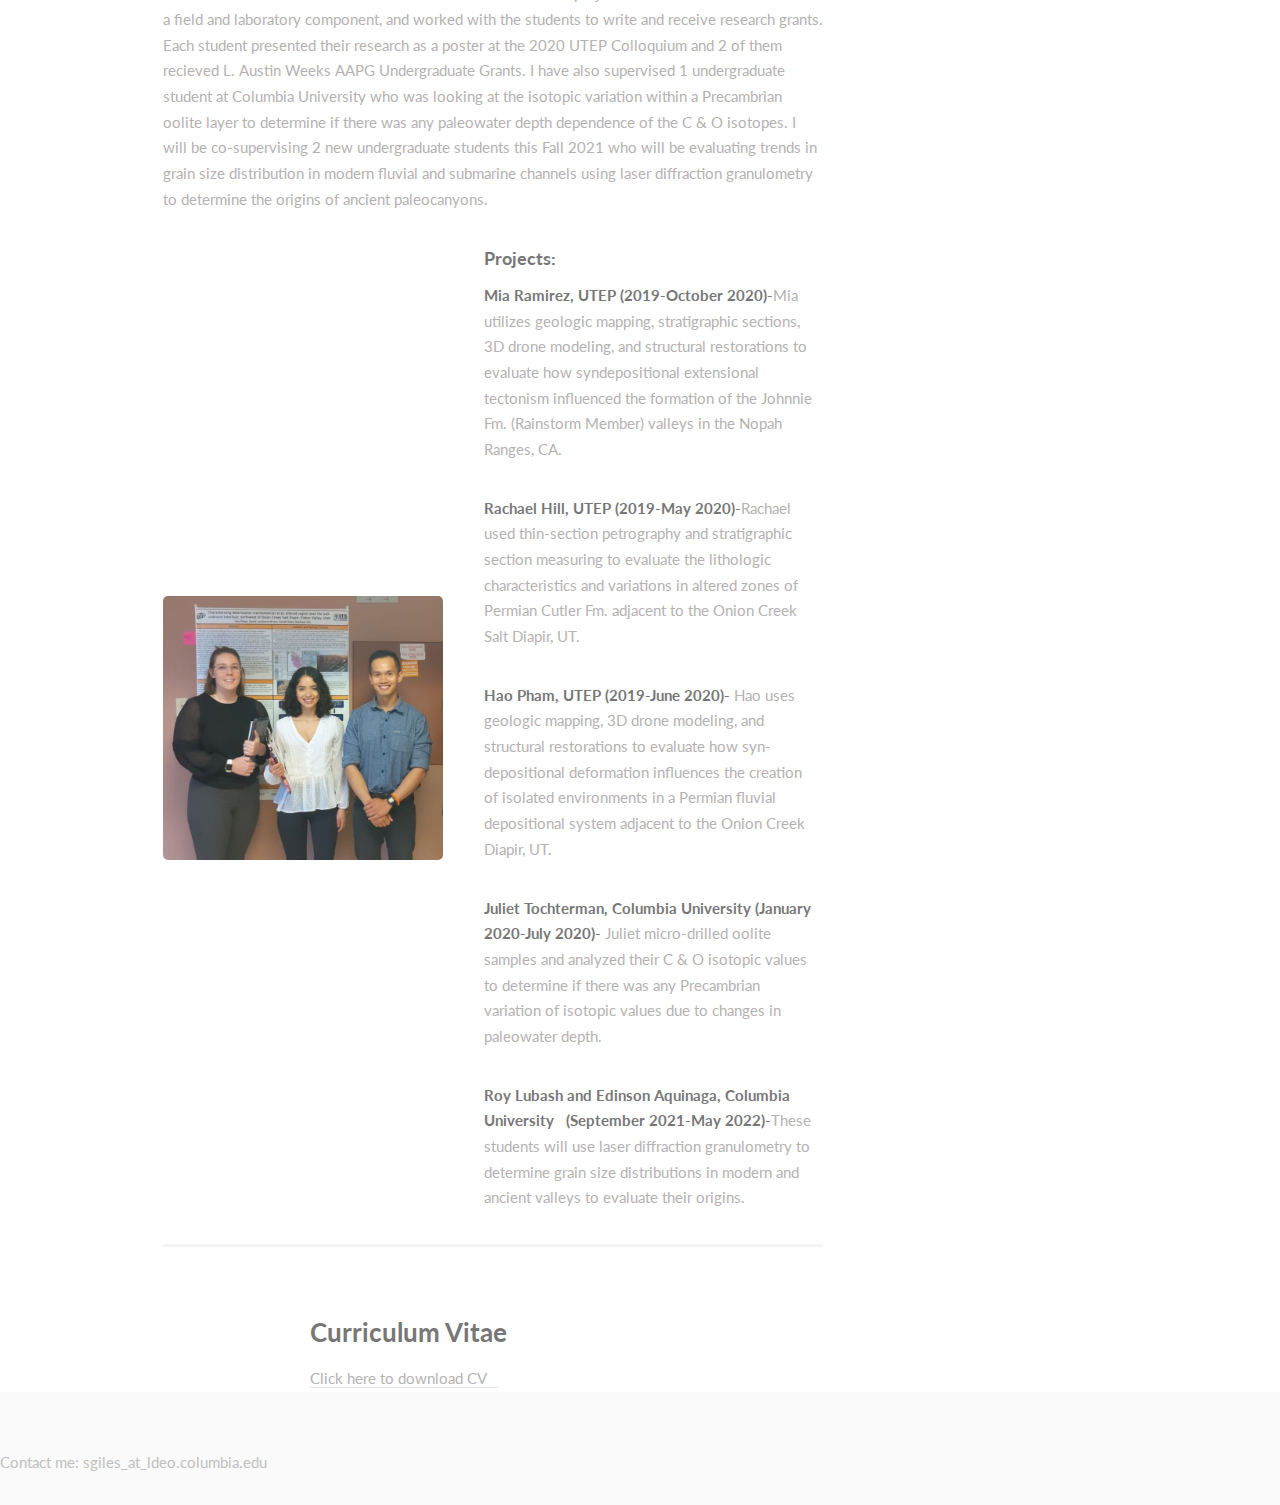
==== commit 3f0a15d7: "Update index.html" ====
--- a/index.html
+++ b/index.html
@@ -126,7 +126,7 @@
 											  <p><strong>Rachael Hill, UTEP (2019-May 2020)-</strong>Rachael used thin-section petrography and stratigraphic section measuring to evaluate the lithologic characteristics and variations in altered zones of Permian Cutler Fm. adjacent to the Onion Creek Salt Diapir, UT.&nbsp;</p>
 												<p><strong>Hao Pham, UTEP (2019-June 2020)- </strong>Hao uses geologic mapping, 3D drone modeling, and structural restorations to evaluate how syn-depositional deformation influences the creation of isolated environments in a Permian fluvial depositional system adjacent to the Onion Creek Diapir, UT.</p>
 												<p><strong>Juliet Tochterman, Columbia University (January 2020-July 2020)- </strong>Juliet micro-drilled oolite samples and analyzed their C & O isotopic values to determine if there was any Precambrian variation of isotopic values due to changes in paleowater depth. </p>
-												<p><strong> Roy Lubash and Edinson Aquinaga. Columbia University&nbsp; &nbsp;(September 2021-May 2022)-</strong>These students will use laser diffraction granulometry to determine grain size distributions in modern and ancient valleys to evaluate their origins. </p>
+												<p><strong> Roy Lubash and Edinson Aquinaga, Columbia University&nbsp; &nbsp;(September 2021-May 2022)-</strong>These students will use laser diffraction granulometry to determine grain size distributions in modern and ancient valleys to evaluate their origins. </p>
                                             </div>
 	</article>
 										<article>
